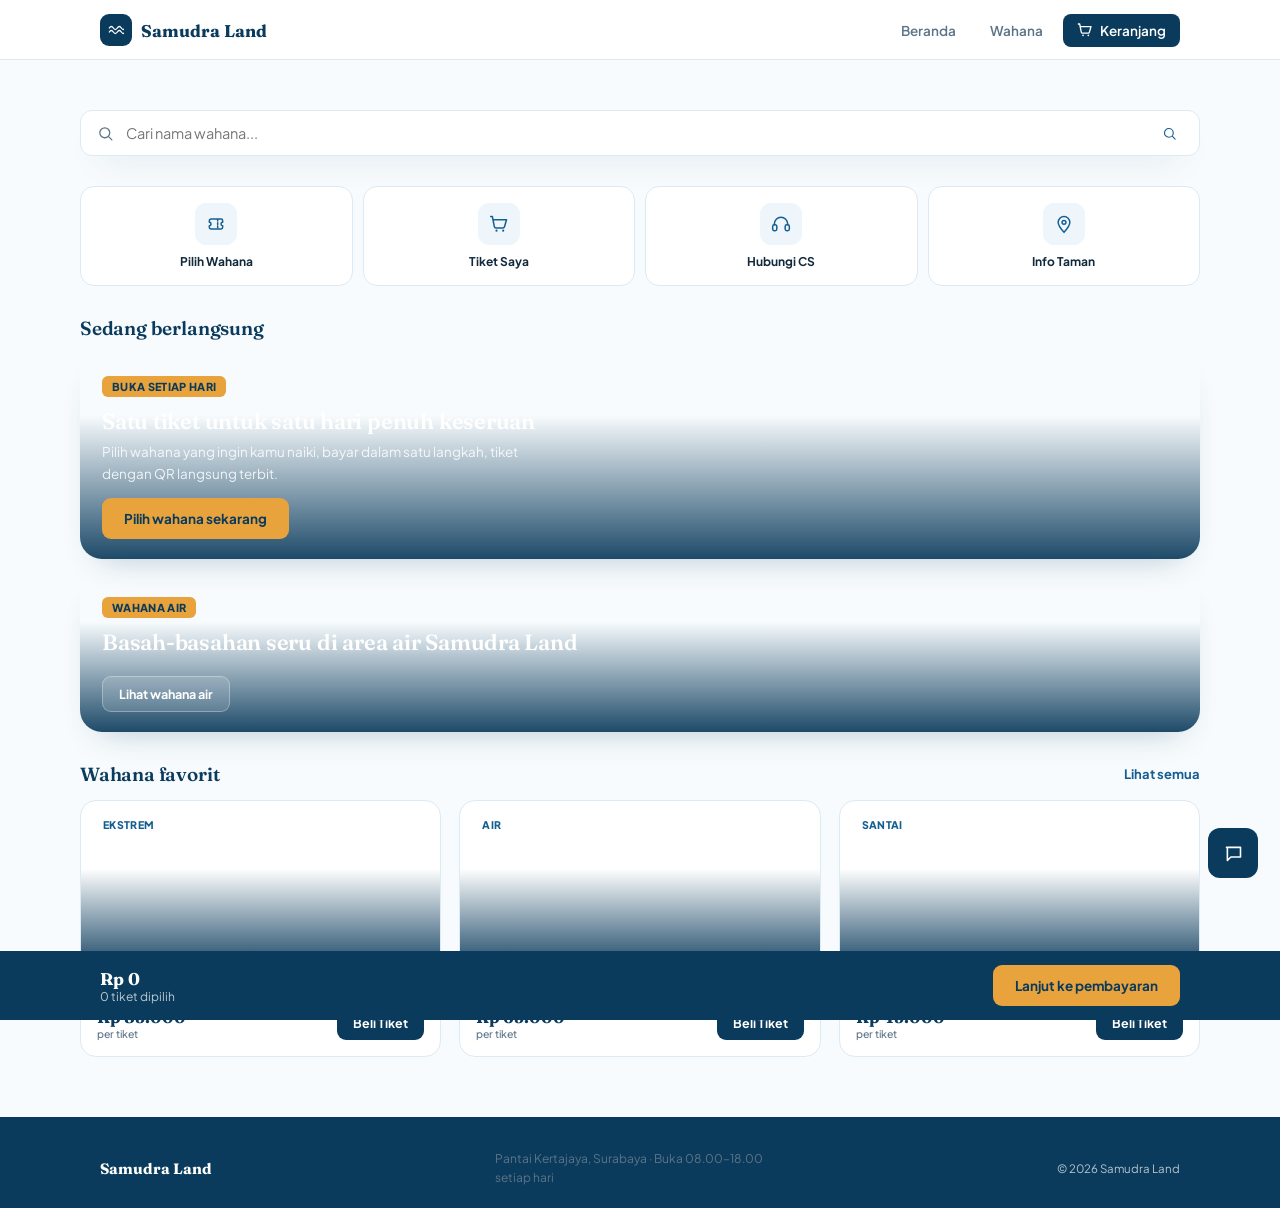
==== index.html @ 361b1c8a "Rename index html to index.html" ====
<!DOCTYPE html>
<html lang="id">
<head>
<meta charset="UTF-8">
<meta name="viewport" content="width=device-width, initial-scale=1.0">
<title>Samudra Land — Pesan Tiket Wahana</title>
<link rel="preconnect" href="https://fonts.googleapis.com">
<link href="https://fonts.googleapis.com/css2?family=Fraunces:opsz,wght@9..144,500;9..144,600;9..144,700&family=Plus+Jakarta+Sans:wght@400;500;600;700;800&display=swap" rel="stylesheet">
<style>
:root{
  --blue-deep:#0B3B5C;
  --blue-primary:#155E92;
  --blue-mid:#2C82B8;
  --blue-sky:#6BB6E0;
  --blue-pale:#EEF6FB;
  --blue-pale-2:#F7FBFD;
  --white:#FFFFFF;
  --ink:#12293B;
  --ink-soft:#5C7488;
  --accent:#E8A33D;
  --danger:#C4432E;
  --line:#DCEAF3;
  --shadow:0 16px 34px -20px rgba(11,59,92,0.32);
  --radius-lg:22px;
  --radius-md:16px;
  --radius-sm:10px;
  --nav-h:60px;
}
*{box-sizing:border-box;}
html{scroll-behavior:smooth;}
body{
  margin:0;
  font-family:'Plus Jakarta Sans', sans-serif;
  color:var(--ink);
  background:var(--blue-pale-2);
  -webkit-font-smoothing:antialiased;
}
h1,h2,h3,.display{
  font-family:'Fraunces', serif;
  font-weight:600;
  letter-spacing:-0.01em;
  margin:0;
  color:var(--blue-deep);
}
p{line-height:1.6;color:var(--ink-soft);margin:0;font-size:14.5px;}
img,svg{display:block;}
button{font-family:inherit;cursor:pointer;border:none;background:none;color:inherit;}
a{color:inherit;text-decoration:none;}
input{font-family:inherit;}
.container{max-width:1120px;margin:0 auto;padding:0 20px;}
.ic{flex-shrink:0;}

/* ================= NAV ================= */
#navbar{
  position:sticky;top:0;z-index:40;height:var(--nav-h);
  background:rgba(255,255,255,0.94);
  backdrop-filter:blur(10px);
  border-bottom:1px solid var(--line);
}
.nav-inner{
  max-width:1120px;margin:0 auto;padding:0 20px;height:var(--nav-h);
  display:flex;align-items:center;justify-content:space-between;
}
.brand{display:flex;align-items:center;gap:9px;}
.brand-mark{
  width:32px;height:32px;border-radius:9px;
  background:var(--blue-deep);
  display:flex;align-items:center;justify-content:center;color:#fff;
}
.brand-name{font-family:'Fraunces',serif;font-weight:700;font-size:17px;color:var(--blue-deep);}
.nav-links{display:flex;align-items:center;gap:6px;}
.nav-link{
  padding:8px 14px;border-radius:8px;font-weight:600;font-size:13.5px;
  color:var(--ink-soft);transition:background .15s,color .15s;
}
.nav-link.active,.nav-link:hover{background:var(--blue-pale);color:var(--blue-deep);}
.nav-cart{
  position:relative;display:flex;align-items:center;gap:7px;
  padding:8px 14px;border-radius:8px;background:var(--blue-deep);color:#fff;font-weight:600;font-size:13.5px;
  transition:background .15s;
}
.nav-cart:hover{background:var(--blue-primary);}
.cart-badge{
  position:absolute;top:-5px;right:-5px;background:var(--accent);color:var(--blue-deep);
  font-size:10.5px;font-weight:700;border-radius:999px;min-width:17px;height:17px;
  display:flex;align-items:center;justify-content:center;padding:0 4px;
}
.cart-badge.hidden{display:none;}

/* ================= PAGES: each one full viewport ================= */
.page{
  display:none;
  min-height:calc(100vh - var(--nav-h));
  animation:fadeSlide .3s ease;
}
.page.active{display:block;}
@keyframes fadeSlide{from{opacity:0;transform:translateY(10px);}to{opacity:1;transform:translateY(0);}}
.page-pad{padding:28px 0 60px;}

/* ================= HOME ================= */
.home-top{padding:22px 0 8px;}
.search-bar{
  display:flex;align-items:center;gap:10px;background:#fff;border:1.5px solid var(--line);
  border-radius:12px;padding:12px 16px;box-shadow:var(--shadow);color:var(--ink-soft);
}
.search-bar input{border:none;outline:none;flex:1;font-size:14.5px;background:transparent;color:var(--ink);}
.search-bar button{color:var(--blue-primary);}

.quick-menu{display:grid;grid-template-columns:repeat(4,1fr);gap:10px;margin:22px 0 6px;}
.quick-item{
  background:#fff;border:1px solid var(--line);border-radius:14px;padding:16px 8px;
  display:flex;flex-direction:column;align-items:center;gap:9px;transition:border-color .15s,transform .15s;
}
.quick-item:hover{border-color:var(--blue-sky);transform:translateY(-2px);}
.quick-item .qi-icon{width:42px;height:42px;border-radius:11px;background:var(--blue-pale);color:var(--blue-primary);display:flex;align-items:center;justify-content:center;}
.quick-item span{font-size:12px;font-weight:700;color:var(--ink);text-align:center;}

.section-label{display:flex;align-items:center;justify-content:space-between;margin:30px 0 14px;}
.section-label h2{font-size:19px;}
.section-label a{font-size:13px;font-weight:700;color:var(--blue-primary);}

/* Gojek-style banner card: photo + overlay + bold text */
.promo-banner{
  position:relative;border-radius:var(--radius-lg);overflow:hidden;min-height:200px;
  background-size:cover;background-position:center;display:flex;align-items:flex-end;
  box-shadow:var(--shadow);margin-bottom:16px;
}
.promo-banner::before{
  content:"";position:absolute;inset:0;
  background:linear-gradient(180deg, rgba(11,59,92,0) 30%, rgba(11,59,92,.92) 100%);
}
.promo-banner-body{position:relative;padding:20px 22px;color:#fff;width:100%;}
.promo-banner-body .tag{display:inline-block;background:var(--accent);color:var(--blue-deep);font-size:11px;font-weight:800;padding:4px 10px;border-radius:6px;margin-bottom:10px;text-transform:uppercase;letter-spacing:.03em;}
.promo-banner-body h3{color:#fff;font-size:22px;margin-bottom:6px;}
.promo-banner-body p{color:rgba(255,255,255,.85);font-size:13.5px;max-width:440px;}
.promo-banner-body .btn{margin-top:14px;}

/* ================= WAHANA CARDS (image background, gojek style) ================= */
.filters{display:flex;gap:8px;margin-bottom:22px;flex-wrap:wrap;}
.chip{padding:8px 16px;border-radius:8px;border:1.5px solid var(--line);font-size:13px;font-weight:600;color:var(--ink-soft);background:#fff;transition:all .15s;}
.chip.active,.chip:hover{background:var(--blue-deep);color:#fff;border-color:var(--blue-deep);}

.wahana-grid{display:grid;grid-template-columns:repeat(3,1fr);gap:18px;}
.wahana-card{
  background:var(--white);border:1px solid var(--line);border-radius:var(--radius-md);
  overflow:hidden;transition:border-color .2s,box-shadow .2s,transform .2s;display:flex;flex-direction:column;
}
.wahana-card:hover{border-color:var(--blue-sky);box-shadow:var(--shadow);transform:translateY(-3px);}
.wahana-media{
  position:relative;height:150px;background-size:cover;background-position:center;
}
.wahana-media::before{content:"";position:absolute;inset:0;background:linear-gradient(180deg, rgba(11,59,92,0) 45%, rgba(11,59,92,.78) 100%);}
.wahana-media-tag{position:relative;margin:12px;display:inline-block;background:rgba(255,255,255,.92);color:var(--blue-primary);font-size:10.5px;font-weight:800;padding:5px 10px;border-radius:6px;text-transform:uppercase;letter-spacing:.03em;}
.wahana-media-title{position:relative;padding:0 14px 12px;color:#fff;font-family:'Fraunces',serif;font-size:16.5px;font-weight:700;}
.wahana-body{padding:14px 16px 16px;display:flex;flex-direction:column;gap:9px;flex:1;}
.wahana-meta{display:flex;gap:14px;font-size:12px;color:var(--ink-soft);}
.wahana-meta span{display:flex;align-items:center;gap:5px;}
.wahana-foot{display:flex;align-items:center;justify-content:space-between;margin-top:4px;padding-top:12px;border-top:1px solid var(--line);}
.price{font-family:'Fraunces',serif;font-weight:700;font-size:16.5px;color:var(--blue-deep);}
.price small{font-family:'Plus Jakarta Sans',sans-serif;font-weight:500;font-size:10.5px;color:var(--ink-soft);display:block;}

/* ================= BUTTONS ================= */
.btn{
  padding:12px 22px;border-radius:9px;font-weight:700;font-size:13.5px;
  display:inline-flex;align-items:center;justify-content:center;gap:8px;transition:background .15s,border-color .15s,opacity .15s;
  white-space:nowrap;
}
.btn-primary{background:var(--blue-deep);color:#fff;}
.btn-primary:hover{background:var(--blue-primary);}
.btn-ghost{background:var(--white);color:var(--blue-deep);border:1.5px solid var(--line);}
.btn-ghost:hover{border-color:var(--blue-sky);}
.btn-ghost.on-dark{background:rgba(255,255,255,.14);color:#fff;border-color:rgba(255,255,255,.3);}
.btn-block{width:100%;}
.btn-accent{background:var(--accent);color:var(--blue-deep);}
.btn-accent:hover{opacity:.88;}
.btn-sm{padding:9px 16px;font-size:12.5px;}
.btn[disabled]{opacity:.5;pointer-events:none;}

/* ================= WAHANA DETAIL ================= */
.detail-back{display:inline-flex;align-items:center;gap:7px;font-size:13.5px;font-weight:700;color:var(--blue-primary);margin-bottom:18px;}
.detail-layout{display:grid;grid-template-columns:1fr 1fr;gap:30px;align-items:flex-start;}
.detail-media{
  border-radius:var(--radius-lg);overflow:hidden;height:380px;background-size:cover;background-position:center;
  position:relative;box-shadow:var(--shadow);
}
.detail-media::before{content:"";position:absolute;inset:0;background:linear-gradient(180deg, rgba(11,59,92,0) 55%, rgba(11,59,92,.85) 100%);}
.detail-media-tag{position:absolute;top:18px;left:18px;background:rgba(255,255,255,.92);color:var(--blue-primary);font-size:11px;font-weight:800;padding:6px 12px;border-radius:7px;text-transform:uppercase;letter-spacing:.03em;}
.detail-media-title{position:absolute;bottom:20px;left:22px;right:22px;color:#fff;font-size:26px;}
.detail-info h1{font-size:26px;margin-bottom:14px;}
.detail-meta-row{display:flex;gap:22px;margin-bottom:18px;flex-wrap:wrap;}
.detail-meta-item{display:flex;align-items:center;gap:8px;font-size:13.5px;color:var(--ink-soft);}
.detail-meta-item b{color:var(--ink);}
.detail-desc{margin-bottom:22px;}
.detail-price-box{
  background:#fff;border:1px solid var(--line);border-radius:var(--radius-md);padding:22px;
}
.detail-price-row{display:flex;align-items:center;justify-content:space-between;margin-bottom:18px;}
.detail-price-row .price{font-size:24px;}
.stepper{display:flex;align-items:center;border:1.5px solid var(--line);border-radius:10px;overflow:hidden;}
.stepper button{width:40px;height:40px;font-size:18px;font-weight:700;color:var(--blue-primary);transition:background .15s;}
.stepper button:hover{background:var(--blue-pale);}
.stepper span{width:44px;text-align:center;font-weight:700;font-size:15px;}
.detail-subtotal{display:flex;justify-content:space-between;font-size:14px;color:var(--ink-soft);margin-bottom:16px;padding-top:14px;border-top:1px solid var(--line);}
.detail-subtotal b{color:var(--blue-deep);font-family:'Fraunces',serif;font-size:17px;}

/* ================= CART BAR ================= */
#cartBar{
  position:fixed;left:0;right:0;bottom:-120px;z-index:50;
  background:var(--blue-deep);color:#fff;padding:14px 0;
  transition:bottom .3s ease;
}
#cartBar.show{bottom:0;}
.cartbar-inner{max-width:1120px;margin:0 auto;padding:0 20px;display:flex;align-items:center;justify-content:space-between;gap:16px;flex-wrap:wrap;}
.cartbar-info b{font-family:'Fraunces',serif;font-size:17px;}
.cartbar-info span{font-size:12px;opacity:.72;display:block;}

/* ================= PAYMENT ================= */
.pay-layout{display:grid;grid-template-columns:1fr .85fr;gap:24px;align-items:flex-start;}
.card-panel{background:var(--white);border:1px solid var(--line);border-radius:var(--radius-md);padding:24px;}
.card-panel h3{font-size:16px;margin-bottom:14px;}
.cart-item-row{display:flex;align-items:center;gap:12px;padding:12px 0;border-bottom:1px solid var(--line);}
.cart-item-media{width:52px;height:52px;border-radius:9px;background-size:cover;background-position:center;flex-shrink:0;}
.cart-item-info{flex:1;}
.cart-item-info b{display:block;font-size:14px;color:var(--ink);}
.cart-item-info span{font-size:12px;color:var(--ink-soft);}
.cart-item-right{display:flex;align-items:center;gap:10px;}
.cart-item-remove{color:var(--danger);}
.field{display:flex;flex-direction:column;gap:6px;margin-bottom:14px;}
.field label{font-size:12.5px;font-weight:700;color:var(--blue-deep);}
.field input{
  padding:11px 13px;border-radius:8px;border:1.5px solid var(--line);font-size:14px;width:100%;
  font-family:inherit;transition:border-color .15s;background:var(--blue-pale-2);
}
.field input:focus{outline:none;border-color:var(--blue-sky);background:#fff;}
.pay-methods{display:grid;grid-template-columns:1fr 1fr;gap:10px;margin-top:4px;}
.pay-method{
  border:1.5px solid var(--line);border-radius:8px;padding:13px;display:flex;align-items:center;gap:10px;
  transition:border-color .15s,background .15s;font-weight:600;font-size:13.5px;color:var(--ink-soft);
}
.pay-method.selected{border-color:var(--blue-primary);background:var(--blue-pale);color:var(--blue-deep);}

.nota{background:var(--blue-pale-2);border:1px solid var(--line);border-radius:var(--radius-md);padding:22px;}
.nota-head{display:flex;justify-content:space-between;align-items:flex-start;margin-bottom:16px;padding-bottom:14px;border-bottom:1px solid var(--line);}
.nota-head h4{font-family:'Fraunces',serif;font-size:16px;color:var(--blue-deep);}
.nota-head span{font-size:11.5px;color:var(--ink-soft);}
.nota-row{display:flex;justify-content:space-between;font-size:13.5px;padding:6px 0;color:var(--ink);}
.nota-row.sub{color:var(--ink-soft);font-size:12.5px;}
.nota-total{display:flex;justify-content:space-between;padding-top:13px;margin-top:6px;border-top:1.5px solid var(--blue-deep);font-family:'Fraunces',serif;font-weight:700;font-size:18px;color:var(--blue-deep);}
.empty-note{text-align:center;padding:60px 20px;color:var(--ink-soft);}
.empty-note .qi-icon{width:52px;height:52px;border-radius:14px;background:var(--blue-pale);color:var(--blue-primary);display:flex;align-items:center;justify-content:center;margin:0 auto 16px;}

/* ================= TICKET ================= */
.tabs{display:flex;gap:8px;margin-bottom:24px;}
.tab-btn{padding:9px 18px;border-radius:8px;font-weight:600;font-size:13.5px;color:var(--ink-soft);border:1.5px solid var(--line);background:#fff;}
.tab-btn.active{background:var(--blue-deep);color:#fff;border-color:var(--blue-deep);}
.ticket-card{
  background:var(--white);
  border:1px solid var(--line);border-radius:var(--radius-md);padding:0;margin-bottom:18px;overflow:hidden;
  display:grid;grid-template-columns:1fr 210px;
}
.ticket-main{padding:22px 24px;}
.ticket-eyebrow{font-size:10.5px;font-weight:700;color:var(--blue-mid);letter-spacing:.03em;text-transform:uppercase;}
.ticket-main h3{font-size:20px;margin:6px 0 4px;}
.ticket-sub{font-size:12.5px;color:var(--ink-soft);margin-bottom:16px;}
.ticket-grid{display:grid;grid-template-columns:repeat(3,1fr);gap:12px;margin-bottom:14px;}
.ticket-grid div span{display:block;font-size:10.5px;color:var(--ink-soft);text-transform:uppercase;letter-spacing:.03em;margin-bottom:3px;}
.ticket-grid div b{font-size:13.5px;color:var(--ink);}
.ticket-code{font-family:'Fraunces',serif;font-weight:700;letter-spacing:.03em;color:var(--blue-deep);font-size:14px;word-break:break-all;}
.ticket-stub{
  background:var(--blue-deep);color:#fff;padding:18px;display:flex;flex-direction:column;align-items:center;justify-content:center;gap:10px;
  border-left:1px dashed rgba(255,255,255,.3);
}
.qr-box{background:#fff;border-radius:8px;padding:8px;width:150px;height:150px;display:flex;align-items:center;justify-content:center;}
.qr-box img{width:100%;height:100%;object-fit:contain;}
.ticket-stub small{font-size:10px;letter-spacing:.03em;opacity:.8;text-align:center;}
@media print{
  #navbar,#chatWidget,.tabs,footer,#cartBar,.no-print{display:none!important;}
  body{background:#fff;}
  .page{display:none;min-height:0;}
  .page.active{display:block;}
  .ticket-card{box-shadow:none;break-inside:avoid;}
}

/* ================= ADMIN ================= */
#adminOverlay{position:fixed;inset:0;z-index:100;background:var(--blue-pale-2);overflow-y:auto;display:none;}
#adminOverlay.show{display:block;}
.admin-top{background:var(--blue-deep);color:#fff;padding:18px 0;}
.admin-top .container{display:flex;justify-content:space-between;align-items:center;}
.admin-top h2{color:#fff;font-size:19px;}
.admin-top span{font-size:12px;opacity:.7;}
.admin-body{padding:30px 0 56px;}
.stat-row{display:grid;grid-template-columns:repeat(4,1fr);gap:14px;margin-bottom:28px;}
.stat-box{background:#fff;border:1px solid var(--line);border-radius:var(--radius-md);padding:18px;}
.stat-box span{font-size:11.5px;color:var(--ink-soft);font-weight:600;}
.stat-box b{display:block;font-family:'Fraunces',serif;font-size:21px;color:var(--blue-deep);margin-top:6px;}
.admin-grid{display:grid;grid-template-columns:1.2fr .8fr;gap:18px;align-items:flex-start;}
.bar-row{display:flex;align-items:center;gap:12px;margin-bottom:13px;}
.bar-row .lbl{width:150px;font-size:12.5px;font-weight:600;flex-shrink:0;}
.bar-track{flex:1;height:9px;background:var(--blue-pale);border-radius:999px;overflow:hidden;}
.bar-fill{height:100%;background:var(--blue-primary);border-radius:999px;transition:width .5s ease;}
.bar-row .val{width:60px;text-align:right;font-size:11.5px;color:var(--ink-soft);font-weight:700;flex-shrink:0;}
table{width:100%;border-collapse:collapse;font-size:12.5px;}
th{text-align:left;color:var(--ink-soft);font-weight:700;font-size:10.5px;text-transform:uppercase;letter-spacing:.03em;padding:9px 8px;border-bottom:1.5px solid var(--line);}
td{padding:10px 8px;border-bottom:1px solid var(--line);}

/* ================= MODAL (Info Taman) ================= */
#infoModalWrap{position:fixed;inset:0;z-index:90;display:none;align-items:center;justify-content:center;padding:20px;}
#infoModalWrap.show{display:flex;}
.modal-backdrop{position:absolute;inset:0;background:rgba(11,59,92,.5);}
.modal-box{position:relative;background:#fff;border-radius:var(--radius-lg);max-width:400px;width:100%;padding:26px;}
.modal-close{position:absolute;top:16px;right:16px;color:var(--ink-soft);}
.modal-box h3{font-size:19px;margin-bottom:16px;}
.modal-row{display:flex;gap:12px;padding:10px 0;border-bottom:1px solid var(--line);}
.modal-row:last-child{border-bottom:none;}
.modal-row .qi-icon{width:34px;height:34px;border-radius:9px;background:var(--blue-pale);color:var(--blue-primary);display:flex;align-items:center;justify-content:center;flex-shrink:0;}
.modal-row b{display:block;font-size:13.5px;color:var(--ink);}
.modal-row span{font-size:12.5px;color:var(--ink-soft);}

/* ================= CHAT ================= */
#chatWidget{position:fixed;bottom:22px;right:22px;z-index:60;}
#chatBubble{
  width:50px;height:50px;border-radius:12px;background:var(--blue-deep);color:#fff;
  display:flex;align-items:center;justify-content:center;transition:background .15s;
}
#chatBubble:hover{background:var(--blue-primary);}
#chatPanel{
  position:absolute;bottom:60px;right:0;width:320px;max-height:430px;background:#fff;border-radius:var(--radius-md);
  box-shadow:var(--shadow);border:1px solid var(--line);display:none;flex-direction:column;overflow:hidden;
}
#chatPanel.open{display:flex;animation:fadeSlide .2s ease;}
.chat-head{background:var(--blue-deep);color:#fff;padding:12px 14px;display:flex;align-items:center;gap:10px;}
.chat-head b{font-size:13.5px;font-family:'Fraunces',serif;}
.chat-head span{font-size:10px;opacity:.7;display:block;}
.chat-dot{width:7px;height:7px;border-radius:50%;background:#4CE0A1;flex-shrink:0;}
.chat-body{flex:1;overflow-y:auto;padding:12px;display:flex;flex-direction:column;gap:9px;background:var(--blue-pale-2);}
.msg{max-width:82%;padding:9px 12px;border-radius:10px;font-size:12.5px;line-height:1.5;}
.msg.assistant{background:#fff;border:1px solid var(--line);align-self:flex-start;color:var(--ink);}
.msg.user{background:var(--blue-deep);color:#fff;align-self:flex-end;}
.chat-input-row{display:flex;border-top:1px solid var(--line);padding:9px;gap:8px;background:#fff;}
.chat-input-row input{flex:1;border:1.5px solid var(--line);border-radius:8px;padding:9px 12px;font-size:12.5px;font-family:inherit;}
.chat-input-row input:focus{outline:none;border-color:var(--blue-sky);}
.chat-send{width:34px;height:34px;border-radius:8px;background:var(--blue-deep);color:#fff;display:flex;align-items:center;justify-content:center;flex-shrink:0;}

/* ================= FOOTER ================= */
footer{background:var(--blue-deep);color:rgba(255,255,255,.7);padding:32px 0 20px;}
footer .container{display:flex;justify-content:space-between;align-items:center;flex-wrap:wrap;gap:12px;}
footer .fbrand{color:#fff;font-family:'Fraunces',serif;font-size:15px;font-weight:700;}
#secretTrigger{cursor:default;font-size:11.5px;user-select:none;}

.hidden{display:none!important;}

/* ================= RESPONSIVE ================= */
@media(max-width:900px){
  .wahana-grid{grid-template-columns:1fr 1fr;}
  .detail-layout{grid-template-columns:1fr;}
  .detail-media{height:260px;}
  .pay-layout{grid-template-columns:1fr;}
  .admin-grid{grid-template-columns:1fr;}
  .stat-row{grid-template-columns:1fr 1fr;}
  .ticket-card{grid-template-columns:1fr;}
  .ticket-stub{border-left:none;border-top:1px dashed rgba(255,255,255,.3);}
}
@media(max-width:600px){
  .nav-links{display:none;}
  .wahana-grid,.pay-methods{grid-template-columns:1fr;}
  .quick-menu{grid-template-columns:repeat(4,1fr);gap:8px;}
  .quick-item{padding:12px 4px;}
  .quick-item .qi-icon{width:36px;height:36px;}
  .quick-item span{font-size:10.5px;}
  .promo-banner{min-height:170px;}
  .promo-banner-body h3{font-size:18px;}
  #chatPanel{width:calc(100vw - 32px);right:-8px;}
  .stat-row{grid-template-columns:1fr 1fr;}
  .detail-price-row{flex-direction:column;align-items:flex-start;gap:12px;}
}
@media(prefers-reduced-motion:reduce){
  *{animation:none!important;transition:none!important;}
}
</style>
</head>
<body>

<nav id="navbar">
  <div class="nav-inner">
    <div class="brand">
      <div class="brand-mark" id="brandIcon"></div>
      <div class="brand-name">Samudra Land</div>
    </div>
    <div class="nav-links">
      <a class="nav-link" data-nav="home" onclick="goToPage('home')">Beranda</a>
      <a class="nav-link" data-nav="wahana" onclick="goToPage('wahana')">Wahana</a>
      <a class="nav-cart" onclick="handleCartNavClick()" id="navCartBtn"></a>
    </div>
  </div>
</nav>

<main>

<!-- ============ HOME ============ -->
<section class="page active" id="page-home">
  <div class="container page-pad">
    <div class="home-top">
      <div class="search-bar">
        <span id="icSearch"></span>
        <input id="searchInput" type="text" placeholder="Cari nama wahana..." onkeydown="if(event.key==='Enter')doSearch()">
        <button onclick="doSearch()" id="icSearchBtn"></button>
      </div>
    </div>

    <div class="quick-menu" id="quickMenu"></div>

    <div class="section-label"><h2>Sedang berlangsung</h2></div>
    <div class="promo-banner" id="heroBanner1" style="background-image:url('https://picsum.photos/seed/samudra-hero/1000/560');">
      <div class="promo-banner-body">
        <span class="tag">Buka setiap hari</span>
        <h3>Satu tiket untuk satu hari penuh keseruan</h3>
        <p>Pilih wahana yang ingin kamu naiki, bayar dalam satu langkah, tiket dengan QR langsung terbit.</p>
        <button class="btn btn-accent" onclick="goToPage('wahana')">Pilih wahana sekarang</button>
      </div>
    </div>
    <div class="promo-banner" id="heroBanner2" style="background-image:url('https://picsum.photos/seed/samudra-water/1000/560');min-height:150px;">
      <div class="promo-banner-body">
        <span class="tag">Wahana air</span>
        <h3>Basah-basahan seru di area air Samudra Land</h3>
        <button class="btn btn-ghost on-dark btn-sm" onclick="setFilterAndGo('Air')">Lihat wahana air</button>
      </div>
    </div>

    <div class="section-label">
      <h2>Wahana favorit</h2>
      <a href="#" onclick="goToPage('wahana');return false;">Lihat semua</a>
    </div>
    <div class="wahana-grid" id="homeWahanaGrid"></div>
  </div>
</section>

<!-- ============ WAHANA LIST ============ -->
<section class="page" id="page-wahana">
  <div class="container page-pad" style="padding-bottom:130px;">
    <div class="section-label" style="margin-top:0;">
      <h2>Pilih wahana</h2>
    </div>
    <div class="filters" id="filterChips"></div>
    <div class="wahana-grid" id="wahanaGrid"></div>
  </div>
</section>

<!-- ============ WAHANA DETAIL ============ -->
<section class="page" id="page-detail">
  <div class="container page-pad">
    <a href="#" class="detail-back" onclick="goToPage('wahana');return false;"><span id="icBack"></span> Kembali ke daftar wahana</a>
    <div class="detail-layout">
      <div class="detail-media" id="detailMedia">
        <span class="detail-media-tag" id="detailTag"></span>
        <h1 class="detail-media-title" id="detailTitle"></h1>
      </div>
      <div class="detail-info">
        <div class="detail-meta-row" id="detailMetaRow"></div>
        <p class="detail-desc" id="detailDesc"></p>
        <div class="detail-price-box">
          <div class="detail-price-row">
            <div>
              <span style="font-size:12px;color:var(--ink-soft);font-weight:600;">Harga per tiket</span>
              <div class="price" id="detailPrice"></div>
            </div>
            <div class="stepper">
              <button onclick="changeDetailQty(-1)">−</button>
              <span id="detailQtyLabel">1</span>
              <button onclick="changeDetailQty(1)">+</button>
            </div>
          </div>
          <div class="detail-subtotal"><span>Subtotal</span><b id="detailSubtotal">Rp 0</b></div>
          <button class="btn btn-primary btn-block" onclick="buyFromDetail()">Beli</button>
        </div>
      </div>
    </div>
  </div>
</section>

<!-- ============ PEMBAYARAN ============ -->
<section class="page" id="page-pembayaran">
  <div class="container page-pad">
    <div class="section-label" style="margin-top:0;"><h2>Pembayaran</h2></div>

    <div id="payEmptyState" class="empty-note hidden">
      <div class="qi-icon" id="icEmptyCart"></div>
      <p>Keranjang kamu masih kosong.</p>
      <div style="margin-top:16px;"><button class="btn btn-primary" onclick="goToPage('wahana')">Pilih wahana</button></div>
    </div>

    <div class="pay-layout" id="payLayout">
      <div>
        <div class="card-panel" style="margin-bottom:18px;">
          <h3>Ringkasan pesanan</h3>
          <div id="cartItemsList"></div>
          <button class="btn btn-ghost btn-sm" style="margin-top:14px;" onclick="goToPage('wahana')">Tambah wahana lain</button>
        </div>

        <div class="card-panel">
          <h3>Data pemesan</h3>
          <div class="field"><label>Nama lengkap</label><input id="inpNama" type="text" placeholder="cth. Raka Pratama"></div>
          <div class="field"><label>Nomor HP</label><input id="inpHp" type="tel" placeholder="08xx xxxx xxxx"></div>

          <h3 style="margin-top:6px;">Metode pembayaran</h3>
          <div class="pay-methods" id="payMethods"></div>

          <button class="btn btn-primary btn-block" style="margin-top:20px;" id="btnBayar" onclick="handleBayar()">Bayar sekarang</button>
          <p id="payError" style="color:var(--danger);font-size:13px;margin-top:10px;display:none;"></p>
        </div>
      </div>

      <div class="nota" id="notaPanel">
        <div class="nota-head">
          <div><h4>Nota Pemesanan</h4><span id="notaId">Draf pemesanan</span></div>
          <span id="notaDate">—</span>
        </div>
        <div id="notaItems"></div>
        <div class="nota-row sub"><span>Biaya admin</span><span id="notaFee">Rp 5.000</span></div>
        <div class="nota-total"><span>Total</span><span id="notaTotal">Rp 0</span></div>
      </div>
    </div>
  </div>
</section>

<!-- ============ TIKET ============ -->
<section class="page" id="page-tiket">
  <div class="container page-pad">
    <div class="section-label" style="margin-top:0;"><h2>Tiket kamu sudah terbit</h2></div>
    <p style="margin-bottom:20px;">Tunjukkan kode QR ini di pintu masuk tiap wahana.</p>
    <div class="tabs">
      <button class="tab-btn active" id="tabTiketBtn" onclick="switchTicketTab('tiket')">Tiket</button>
      <button class="tab-btn" id="tabNotaBtn" onclick="switchTicketTab('nota')">Nota</button>
    </div>
    <div id="ticketList"></div>
    <div id="notaFinal" class="nota hidden" style="max-width:440px;"></div>
    <div class="no-print" style="display:flex;gap:12px;margin-top:20px;flex-wrap:wrap;">
      <button class="btn btn-primary" onclick="window.print()">Cetak tiket</button>
      <button class="btn btn-ghost" onclick="resetOrderFlow()">Pesan tiket lagi</button>
    </div>
  </div>
</section>

</main>

<!-- ============ CART BAR ============ -->
<div id="cartBar">
  <div class="cartbar-inner">
    <div class="cartbar-info">
      <b id="cartBarTotal">Rp 0</b>
      <span id="cartBarCount">0 tiket dipilih</span>
    </div>
    <button class="btn btn-accent" onclick="goToPage('pembayaran')">Lanjut ke pembayaran</button>
  </div>
</div>

<!-- ============ ADMIN (hidden route) ============ -->
<div id="adminOverlay">
  <div class="admin-top">
    <div class="container">
      <div>
        <h2>Dashboard Admin</h2>
        <span>Laporan penjualan tiket per wahana — Samudra Land</span>
      </div>
      <button class="btn btn-ghost on-dark" onclick="closeAdmin()">Tutup</button>
    </div>
  </div>
  <div class="admin-body">
    <div class="container">
      <div class="stat-row" id="adminStats"></div>
      <div class="admin-grid">
        <div class="card-panel">
          <h3>Tiket terjual per wahana</h3>
          <div id="adminBars"></div>
        </div>
        <div class="card-panel">
          <h3>Transaksi terbaru</h3>
          <table>
            <thead><tr><th>ID</th><th>Pemesan</th><th>Total</th></tr></thead>
            <tbody id="adminOrdersTable"></tbody>
          </table>
        </div>
      </div>
    </div>
  </div>
</div>

<!-- ============ INFO TAMAN MODAL ============ -->
<div id="infoModalWrap">
  <div class="modal-backdrop" onclick="closeInfoModal()"></div>
  <div class="modal-box">
    <button class="modal-close" onclick="closeInfoModal()" id="icModalClose"></button>
    <h3>Info Samudra Land</h3>
    <div class="modal-row">
      <div class="qi-icon" id="icInfoPin"></div>
      <div><b>Lokasi</b><span>Pantai Kertajaya, Surabaya</span></div>
    </div>
    <div class="modal-row">
      <div class="qi-icon" id="icInfoClock"></div>
      <div><b>Jam operasional</b><span>Setiap hari, 08.00 – 18.00</span></div>
    </div>
    <div class="modal-row">
      <div class="qi-icon" id="icInfoHeadset"></div>
      <div><b>Butuh bantuan?</b><span>Tanya Kak Sam, CS AI kami, kapan saja</span></div>
    </div>
  </div>
</div>

<footer>
  <div class="container">
    <div class="fbrand">Samudra Land</div>
    <p style="max-width:280px;font-size:12px;">Pantai Kertajaya, Surabaya · Buka 08.00–18.00 setiap hari</p>
    <span id="secretTrigger" onclick="secretClick()">© 2026 Samudra Land</span>
  </div>
</footer>

<!-- ============ CHAT WIDGET ============ -->
<div id="chatWidget">
  <div id="chatPanel">
    <div class="chat-head">
      <div class="chat-dot"></div>
      <div>
        <b>Kak Sam — CS AI</b>
        <span>Siap bantu soal wahana dan tiket</span>
      </div>
    </div>
    <div class="chat-body" id="chatBody"></div>
    <div class="chat-input-row">
      <input id="chatInput" type="text" placeholder="Tulis pertanyaanmu..." onkeydown="if(event.key==='Enter')sendChat()">
      <button class="chat-send" onclick="sendChat()" id="chatSendBtn"></button>
    </div>
  </div>
  <button id="chatBubble" onclick="toggleChat()"></button>
</div>

<script>
/* ================= ICONS (line SVG, no emoji) ================= */
function icon(name, size, sw){
  size = size || 20; sw = sw || 1.8;
  const p = {
    wave: '<path d="M2 15c2-3 4-3 6 0s4 3 6 0 4-3 6 0 4 3 6 0"/><path d="M2 9c2-3 4-3 6 0s4 3 6 0 4-3 6 0 4 3 6 0"/>',
    coaster: '<path d="M3 16l4-8 3 5 4-9 3 6 4-7"/>',
    ferris: '<circle cx="12" cy="12" r="8"/><path d="M12 4v16M4 12h16M6.3 6.3l11.4 11.4M17.7 6.3L6.3 17.7"/><circle cx="12" cy="12" r="1.3" fill="currentColor" stroke="none"/>',
    ghost: '<path d="M6 20V11a6 6 0 0 1 12 0v9l-2.5-2-2 2-2-2-2 2-2-2Z"/><circle cx="9.5" cy="10.5" r="1" fill="currentColor" stroke="none"/><circle cx="14.5" cy="10.5" r="1" fill="currentColor" stroke="none"/>',
    zipline: '<path d="M4 18 20 6"/><circle cx="17" cy="8.5" r="2"/>',
    train: '<rect x="5" y="6" width="14" height="9" rx="2"/><path d="M5 11.5h14M9 15l-2 3M15 15l2 3"/><circle cx="9" cy="9" r="1" fill="currentColor" stroke="none"/><circle cx="15" cy="9" r="1" fill="currentColor" stroke="none"/>',
    droplet: '<path d="M12 3s6 7 6 11a6 6 0 0 1-12 0c0-4 6-11 6-11Z"/>',
    ticket: '<path d="M4 8a2 2 0 0 1 2-2h12a2 2 0 0 1 2 2v2a2 2 0 0 0 0 4v2a2 2 0 0 1-2 2H6a2 2 0 0 1-2-2v-2a2 2 0 0 0 0-4V8Z"/><path d="M14 6.5v11" stroke-dasharray="2 2"/>',
    clock: '<circle cx="12" cy="12" r="9"/><path d="M12 7v5l3 3"/>',
    ruler: '<rect x="3" y="9" width="18" height="6" rx="1"/><path d="M7 9v2.5M11 9v2.5M15 9v2.5"/>',
    cart: '<circle cx="9" cy="20" r="1.3" fill="currentColor" stroke="none"/><circle cx="17" cy="20" r="1.3" fill="currentColor" stroke="none"/><path d="M2 3h2l2.4 12.2a2 2 0 0 0 2 1.6h8.2a2 2 0 0 0 2-1.6L21 7H6"/>',
    chat: '<path d="M4 5h16v11H9l-4 4V5Z"/>',
    bank: '<path d="M3 10 12 4l9 6"/><path d="M5 10v9M9 10v9M15 10v9M19 10v9"/><path d="M3 21h18"/>',
    qr: '<rect x="3" y="3" width="7" height="7"/><rect x="14" y="3" width="7" height="7"/><rect x="3" y="14" width="7" height="7"/><path d="M15 15h2v2h-2zM19 15h2M15 19h2M19 19h2"/>',
    card: '<rect x="2" y="5" width="20" height="14" rx="2"/><path d="M2 10h20"/>',
    wallet: '<path d="M3 7a2 2 0 0 1 2-2h13v4H5a2 2 0 0 1-2-2Z"/><path d="M3 7v10a2 2 0 0 0 2 2h14a2 2 0 0 0 2-2v-7a2 2 0 0 0-2-2H9"/><circle cx="17" cy="14" r="1" fill="currentColor" stroke="none"/>',
    send: '<path d="M4 12l16-8-6 16-3-7-7-1Z"/>',
    close: '<path d="M6 6l12 12M18 6L6 18"/>',
    search: '<circle cx="11" cy="11" r="7"/><path d="M21 21l-4.3-4.3"/>',
    headset: '<path d="M4 13v-1a8 8 0 0 1 16 0v1"/><rect x="2" y="13" width="5" height="7" rx="2"/><rect x="17" y="13" width="5" height="7" rx="2"/>',
    mappin: '<path d="M12 22s7-7.5 7-12a7 7 0 0 0-14 0c0 4.5 7 12 7 12Z"/><circle cx="12" cy="10" r="2.3"/>',
    back: '<path d="M19 12H5M11 6l-6 6 6 6"/>',
    trash: '<path d="M4 7h16M9 7V4h6v3M6 7l1 13h10l1-13"/>'
  };
  return '<svg class="ic" width="'+size+'" height="'+size+'" viewBox="0 0 24 24" fill="none" stroke="currentColor" stroke-width="'+sw+'" stroke-linecap="round" stroke-linejoin="round">'+(p[name]||'')+'</svg>';
}

/* ================= DATA ================= */
const WAHANA = [
  {id:'ombak-raksasa', nama:'Ombak Raksasa', kategori:'Ekstrem', harga:85000, durasi:'3 mnt', tinggi:'140 cm', ic:'coaster', seed:'coaster-ride', desc:'Roller coaster tercepat di Samudra Land, menukik tajam menghadap laut lepas. Wahana ini melewati tiga putaran penuh dengan kecepatan tinggi, cocok untuk pencari sensasi ekstrem.'},
  {id:'seluncur-naga', nama:'Seluncur Naga', kategori:'Air', harga:65000, durasi:'2 mnt', tinggi:'120 cm', ic:'wave', seed:'water-slide', desc:'Perosotan air sepanjang 80 meter dengan tikungan berliku menyerupai tubuh naga. Meluncur dari ketinggian menuju kolam penampungan yang segar.'},
  {id:'bianglala', nama:'Bianglala Cakrawala', kategori:'Santai', harga:45000, durasi:'8 mnt', tinggi:'Semua usia', ic:'ferris', seed:'ferris-wheel', desc:'Kincir raksasa dengan kabin tertutup, menawarkan pemandangan pantai dan seluruh area taman dari ketinggian 40 meter. Cocok untuk keluarga.'},
  {id:'kapal-karam', nama:'Kapal Karam', kategori:'Ekstrem', harga:55000, durasi:'10 mnt', tinggi:'130 cm', ic:'ghost', seed:'ghost-house', desc:'Rumah hantu bertema kapal karam, menyusuri lorong gelap di bawah dermaga dengan efek suara dan visual yang mendebarkan.'},
  {id:'kolam-ombak', nama:'Kolam Ombak Buatan', kategori:'Air', harga:50000, durasi:'Bebas', tinggi:'Semua usia', ic:'droplet', seed:'wave-pool', desc:'Kolam ombak buatan dengan gelombang yang dihasilkan setiap 15 menit sekali, memberi sensasi bermain ombak seperti di laut sungguhan.'},
  {id:'flying-fox', nama:'Flying Fox Camar', kategori:'Ekstrem', harga:70000, durasi:'1 mnt', tinggi:'135 cm', ic:'zipline', seed:'zipline-ride', desc:'Meluncur sejauh 250 meter di atas kanopi pantai dengan kecepatan angin laut yang menyegarkan.'},
  {id:'kereta-mini', nama:'Kereta Mini Pesisir', kategori:'Santai', harga:35000, durasi:'12 mnt', tinggi:'Semua usia', ic:'train', seed:'mini-train', desc:'Kereta wisata yang berkeliling seluruh area Samudra Land, melewati semua zona wahana sambil menikmati suasana pantai.'},
  {id:'dunia-air-cilik', nama:'Dunia Air Cilik', kategori:'Anak', harga:40000, durasi:'Bebas', tinggi:'Maks 120 cm', ic:'droplet', seed:'kids-water', desc:'Area bermain air khusus anak dengan kedalaman aman dan berbagai wahana mini yang ramah untuk si kecil.'}
];
const PAY_METHODS = [
  {id:'qris', label:'QRIS', ic:'qr'},
  {id:'transfer', label:'Transfer Bank', ic:'bank'},
  {id:'kartu', label:'Kartu Debit/Kredit', ic:'card'},
  {id:'ewallet', label:'E-Wallet', ic:'wallet'}
];
const ADMIN_FEE = 5000;

/* ================= STATE ================= */
let cart = {};
let selectedPayment = null;
let currentOrder = null;
let activeFilter = 'Semua';
let chatHistory = [];
let currentDetailId = null;
let detailQty = 1;

/* ================= HELPERS ================= */
function formatRupiah(n){ return 'Rp ' + n.toLocaleString('id-ID'); }
function cartCount(){ return Object.values(cart).reduce((a,b)=>a+b,0); }
function cartTotal(){
  return Object.entries(cart).reduce((sum,[id,qty])=>{
    const w = WAHANA.find(x=>x.id===id);
    return sum + (w ? w.harga*qty : 0);
  },0);
}
function bgUrl(w){ return "url('https://picsum.photos/seed/"+w.seed+"/700/460')"; }

/* ================= NAV / ROUTING ================= */
function goToPage(id){
  document.querySelectorAll('.page').forEach(p=>p.classList.remove('active'));
  document.getElementById('page-'+id).classList.add('active');
  document.querySelectorAll('.nav-link').forEach(l=>l.classList.remove('active'));
  const navEl = document.querySelector('.nav-link[data-nav="'+id+'"]');
  if(navEl) navEl.classList.add('active');
  window.scrollTo({top:0,behavior:'smooth'});
  if(id==='pembayaran') renderPaymentPage();
  updateCartBarVisibility();
}
function handleCartNavClick(){
  if(cartCount()===0){ goToPage('wahana'); } else { goToPage('pembayaran'); }
}
function updateCartBarVisibility(){
  const bar = document.getElementById('cartBar');
  const onWahana = document.getElementById('page-wahana').classList.contains('active');
  const onDetail = document.getElementById('page-detail').classList.contains('active');
  if(cartCount()>0 && (onWahana || onDetail)){ bar.classList.add('show'); } else { bar.classList.remove('show'); }
  document.getElementById('cartBarTotal').textContent = formatRupiah(cartTotal());
  document.getElementById('cartBarCount').textContent = cartCount() + ' tiket dipilih';
  const badge = document.getElementById('cartBadge');
  if(badge){
    if(cartCount()>0){ badge.classList.remove('hidden'); badge.textContent = cartCount(); }
    else { badge.classList.add('hidden'); }
  }
}
function doSearch(){
  const q = document.getElementById('searchInput').value.trim().toLowerCase();
  activeFilter = 'Semua';
  renderFilterChips();
  const list = q ? WAHANA.filter(w=>w.nama.toLowerCase().includes(q)) : WAHANA;
  document.getElementById('wahanaGrid').innerHTML = list.length ? list.map(wahanaCardHTML).join('') : '<p style="grid-column:1/-1;text-align:center;padding:40px 0;">Wahana tidak ditemukan.</p>';
  goToPage('wahana');
}
function setFilterAndGo(cat){
  activeFilter = cat;
  renderFilterChips();
  renderWahanaGrid();
  goToPage('wahana');
}

/* ================= QUICK MENU ================= */
function renderQuickMenu(){
  const items = [
    {icn:'ticket', label:'Pilih Wahana', fn:'goToPage("wahana")'},
    {icn:'cart', label:'Tiket Saya', fn:'goToMyTicket()'},
    {icn:'headset', label:'Hubungi CS', fn:'toggleChat(true)'},
    {icn:'mappin', label:'Info Taman', fn:'openInfoModal()'}
  ];
  document.getElementById('quickMenu').innerHTML = items.map(it=>
    '<button class="quick-item" onclick="'+it.fn+'"><div class="qi-icon">'+icon(it.icn,20,1.8)+'</div><span>'+it.label+'</span></button>'
  ).join('');
}
function goToMyTicket(){
  if(currentOrder){ renderTicketPage(); goToPage('tiket'); }
  else { goToPage('wahana'); }
}
function openInfoModal(){ document.getElementById('infoModalWrap').classList.add('show'); }
function closeInfoModal(){ document.getElementById('infoModalWrap').classList.remove('show'); }

/* ================= RENDER WAHANA CARDS (no qty here, only Beli Tiket) ================= */
function wahanaCardHTML(w){
  return `
  <div class="wahana-card">
    <div class="wahana-media" style="background-image:${bgUrl(w)};">
      <span class="wahana-media-tag">${w.kategori}</span>
      <h3 class="wahana-media-title">${w.nama}</h3>
    </div>
    <div class="wahana-body">
      <div class="wahana-meta">
        <span>${icon('clock',14,2)} ${w.durasi}</span>
        <span>${icon('ruler',14,2)} ${w.tinggi}</span>
      </div>
      <div class="wahana-foot">
        <div class="price">${formatRupiah(w.harga)}<small>per tiket</small></div>
        <button class="btn btn-primary btn-sm" onclick="openDetail('${w.id}')">Beli Tiket</button>
      </div>
    </div>
  </div>`;
}
function renderHomeGrid(){
  document.getElementById('homeWahanaGrid').innerHTML = WAHANA.slice(0,3).map(wahanaCardHTML).join('');
}
function renderFilterChips(){
  const cats = ['Semua', ...new Set(WAHANA.map(w=>w.kategori))];
  document.getElementById('filterChips').innerHTML = cats.map(c=>
    `<button class="chip ${c===activeFilter?'active':''}" onclick="setFilter('${c}')">${c}</button>`
  ).join('');
}
function setFilter(c){ activeFilter = c; renderFilterChips(); renderWahanaGrid(); }
function renderWahanaGrid(){
  const list = activeFilter==='Semua' ? WAHANA : WAHANA.filter(w=>w.kategori===activeFilter);
  document.getElementById('wahanaGrid').innerHTML = list.map(wahanaCardHTML).join('');
}

/* ================= DETAIL PAGE ================= */
function openDetail(id){
  currentDetailId = id;
  detailQty = 1;
  renderDetailPage();
  goToPage('detail');
}
function renderDetailPage(){
  const w = WAHANA.find(x=>x.id===currentDetailId);
  if(!w) return;
  document.getElementById('detailMedia').style.backgroundImage = bgUrl(w);
  document.getElementById('detailTag').textContent = w.kategori;
  document.getElementById('detailTitle').textContent = w.nama;
  document.getElementById('detailDesc').textContent = w.desc;
  document.getElementById('detailPrice').textContent = formatRupiah(w.harga);
  document.getElementById('detailMetaRow').innerHTML = `
    <div class="detail-meta-item">${icon('clock',16,1.8)} Durasi <b>${w.durasi}</b></div>
    <div class="detail-meta-item">${icon('ruler',16,1.8)} Syarat tinggi <b>${w.tinggi}</b></div>
    <div class="detail-meta-item">${icon('ticket',16,1.8)} Kategori <b>${w.kategori}</b></div>
  `;
  document.getElementById('detailQtyLabel').textContent = detailQty;
  document.getElementById('detailSubtotal').textContent = formatRupiah(w.harga*detailQty);
}
function changeDetailQty(delta){
  detailQty = Math.max(1, Math.min(20, detailQty+delta));
  const w = WAHANA.find(x=>x.id===currentDetailId);
  document.getElementById('detailQtyLabel').textContent = detailQty;
  document.getElementById('detailSubtotal').textContent = formatRupiah(w.harga*detailQty);
}
function buyFromDetail(){
  if(!currentDetailId) return;
  cart[currentDetailId] = (cart[currentDetailId] || 0) + detailQty;
  updateCartBarVisibility();
  goToPage('pembayaran');
}

/* ================= PAYMENT PAGE ================= */
function renderPayMethods(){
  document.getElementById('payMethods').innerHTML = PAY_METHODS.map(m=>
    `<button class="pay-method ${selectedPayment===m.id?'selected':''}" onclick="selectPayment('${m.id}')">
      ${icon(m.ic,18,1.8)} ${m.label}
    </button>`
  ).join('');
}
function selectPayment(id){ selectedPayment = id; renderPayMethods(); }

function removeFromCart(id){
  delete cart[id];
  updateCartBarVisibility();
  renderPaymentPage();
}

function renderPaymentPage(){
  renderPayMethods();
  const empty = document.getElementById('payEmptyState');
  const layout = document.getElementById('payLayout');
  if(cartCount()===0){
    empty.classList.remove('hidden'); layout.classList.add('hidden');
    document.getElementById('icEmptyCart').innerHTML = icon('cart',26,1.8);
    return;
  }
  empty.classList.add('hidden'); layout.classList.remove('hidden');

  const items = Object.entries(cart).map(([id,qty])=>{
    const w = WAHANA.find(x=>x.id===id);
    return {w, qty, subtotal: w.harga*qty};
  });

  document.getElementById('cartItemsList').innerHTML = items.map(it=>`
    <div class="cart-item-row">
      <div class="cart-item-media" style="background-image:${bgUrl(it.w)};"></div>
      <div class="cart-item-info">
        <b>${it.w.nama}</b>
        <span>${it.qty} tiket × ${formatRupiah(it.w.harga)}</span>
      </div>
      <div class="cart-item-right">
        <b style="font-family:'Fraunces',serif;color:var(--blue-deep);font-size:14px;">${formatRupiah(it.subtotal)}</b>
        <button class="cart-item-remove" onclick="removeFromCart('${it.w.id}')">${icon('trash',17,1.8)}</button>
      </div>
    </div>
  `).join('');

  document.getElementById('notaItems').innerHTML = items.map(it=>
    `<div class="nota-row"><span>${it.w.nama} × ${it.qty}</span><span>${formatRupiah(it.subtotal)}</span></div>`
  ).join('');
  const total = cartTotal() + ADMIN_FEE;
  document.getElementById('notaFee').textContent = formatRupiah(ADMIN_FEE);
  document.getElementById('notaTotal').textContent = formatRupiah(total);
  document.getElementById('notaDate').textContent = new Date().toLocaleDateString('id-ID',{day:'numeric',month:'long',year:'numeric'});
}

async function handleBayar(){
  if(cartCount()===0) return;
  const nama = document.getElementById('inpNama').value.trim();
  const hp = document.getElementById('inpHp').value.trim();
  const errEl = document.getElementById('payError');
  if(!nama || !hp){ errEl.textContent = 'Nama dan nomor HP wajib diisi.'; errEl.style.display='block'; return; }
  if(!selectedPayment){ errEl.textContent = 'Pilih metode pembayaran terlebih dahulu.'; errEl.style.display='block'; return; }
  errEl.style.display='none';

  const btn = document.getElementById('btnBayar');
  btn.disabled = true; btn.textContent = 'Memproses pembayaran...';
  await new Promise(r=>setTimeout(r,1000));

  const id = 'SBL' + Date.now().toString().slice(-8);
  const items = Object.entries(cart).map(([wid,qty])=>{
    const w = WAHANA.find(x=>x.id===wid);
    return {wahanaId:w.id, nama:w.nama, harga:w.harga, qty, subtotal:w.harga*qty};
  });
  const total = cartTotal() + ADMIN_FEE;
  currentOrder = {
    id, nama, hp,
    metode: PAY_METHODS.find(m=>m.id===selectedPayment).label,
    items, adminFee: ADMIN_FEE, total,
    waktu: new Date().toISOString()
  };
  await saveOrder(currentOrder);

  cart = {};
  selectedPayment = null;
  btn.disabled = false; btn.textContent = 'Bayar sekarang';
  updateCartBarVisibility();
  renderTicketPage();
  goToPage('tiket');
}

/* ================= STORAGE ================= */
async function saveOrder(order){
  try{
    await window.storage.set('order:'+order.id, JSON.stringify(order), true);
    let idx = [];
    try{
      const r = await window.storage.get('orders-index', true);
      idx = r ? JSON.parse(r.value) : [];
    }catch(e){ idx = []; }
    idx.push(order.id);
    await window.storage.set('orders-index', JSON.stringify(idx), true);
  }catch(e){ console.error('Gagal menyimpan pesanan', e); }
}
async function loadAllOrders(){
  try{
    const r = await window.storage.get('orders-index', true);
    const idx = r ? JSON.parse(r.value) : [];
    const orders = [];
    for(const id of idx){
      try{
        const o = await window.storage.get('order:'+id, true);
        if(o) orders.push(JSON.parse(o.value));
      }catch(e){}
    }
    return orders;
  }catch(e){ return []; }
}

/* ================= TICKET PAGE (real scannable QR, full code, not shortened) ================= */
function switchTicketTab(tab){
  document.getElementById('tabTiketBtn').classList.toggle('active', tab==='tiket');
  document.getElementById('tabNotaBtn').classList.toggle('active', tab==='nota');
  document.getElementById('ticketList').classList.toggle('hidden', tab!=='tiket');
  document.getElementById('notaFinal').classList.toggle('hidden', tab!=='nota');
}
function renderTicketPage(){
  if(!currentOrder) return;
  const el = document.getElementById('ticketList');
  el.innerHTML = currentOrder.items.map((it,i)=>{
    const w = WAHANA.find(x=>x.id===it.wahanaId);
    /* Kode tiket lengkap, tidak dipotong/disingkat */
    const code = currentOrder.id + '-' + it.wahanaId.toUpperCase() + '-' + String(i+1).padStart(2,'0');
    const qrUrl = 'https://api.qrserver.com/v1/create-qr-code/?size=200x200&margin=0&data=' + encodeURIComponent(code);
    return `
    <div class="ticket-card">
      <div class="ticket-main">
        <div class="ticket-eyebrow">Tiket wahana · Samudra Land</div>
        <h3>${w.nama}</h3>
        <div class="ticket-sub">Berlaku untuk ${it.qty} orang · ${new Date(currentOrder.waktu).toLocaleDateString('id-ID',{day:'numeric',month:'long',year:'numeric'})}</div>
        <div class="ticket-grid">
          <div><span>Pemesan</span><b>${currentOrder.nama}</b></div>
          <div><span>Jumlah tiket</span><b>${it.qty} tiket</b></div>
          <div><span>Harga</span><b>${formatRupiah(it.subtotal)}</b></div>
        </div>
        <div class="ticket-code">${code}</div>
      </div>
      <div class="ticket-stub">
        <div class="qr-box"><img src="${qrUrl}" alt="QR tiket ${code}"></div>
        <small>Tunjukkan QR ini di pintu masuk</small>
      </div>
    </div>`;
  }).join('');

  document.getElementById('notaFinal').innerHTML = `
    <div class="nota-head">
      <div><h4>Nota Pembayaran</h4><span>${currentOrder.id}</span></div>
      <span>${new Date(currentOrder.waktu).toLocaleString('id-ID')}</span>
    </div>
    ${currentOrder.items.map(it=>`<div class="nota-row"><span>${it.nama} × ${it.qty}</span><span>${formatRupiah(it.subtotal)}</span></div>`).join('')}
    <div class="nota-row sub"><span>Biaya admin</span><span>${formatRupiah(currentOrder.adminFee)}</span></div>
    <div class="nota-row sub"><span>Metode pembayaran</span><span>${currentOrder.metode}</span></div>
    <div class="nota-total"><span>Total dibayar</span><span>${formatRupiah(currentOrder.total)}</span></div>
  `;
  switchTicketTab('tiket');
}
function resetOrderFlow(){
  currentOrder = null;
  goToPage('wahana');
}

/* ================= ADMIN (hidden) ================= */
let secretCount = 0, secretTimer = null;
function secretClick(){
  secretCount++;
  clearTimeout(secretTimer);
  secretTimer = setTimeout(()=>{ secretCount = 0; }, 1800);
  if(secretCount>=5){
    secretCount = 0;
    openAdmin();
  }
}
async function openAdmin(){
  document.getElementById('adminOverlay').classList.add('show');
  const orders = await loadAllOrders();
  renderAdminDashboard(orders);
}
function closeAdmin(){ document.getElementById('adminOverlay').classList.remove('show'); }

function renderAdminDashboard(orders){
  const totalTiket = orders.reduce((s,o)=>s + o.items.reduce((a,it)=>a+it.qty,0), 0);
  const totalRevenue = orders.reduce((s,o)=>s+o.total,0);
  const perWahana = {};
  WAHANA.forEach(w=>perWahana[w.id] = {nama:w.nama, qty:0, revenue:0});
  orders.forEach(o=>o.items.forEach(it=>{
    if(!perWahana[it.wahanaId]) perWahana[it.wahanaId] = {nama:it.nama, qty:0, revenue:0};
    perWahana[it.wahanaId].qty += it.qty;
    perWahana[it.wahanaId].revenue += it.subtotal;
  }));
  const ranking = Object.values(perWahana).sort((a,b)=>b.qty-a.qty);
  const maxQty = Math.max(1, ...ranking.map(r=>r.qty));

  document.getElementById('adminStats').innerHTML = `
    <div class="stat-box"><span>Total transaksi</span><b>${orders.length}</b></div>
    <div class="stat-box"><span>Total tiket terjual</span><b>${totalTiket}</b></div>
    <div class="stat-box"><span>Total pendapatan</span><b>${formatRupiah(totalRevenue)}</b></div>
    <div class="stat-box"><span>Wahana terlaris</span><b>${ranking[0] && ranking[0].qty>0 ? ranking[0].nama : '—'}</b></div>
  `;
  document.getElementById('adminBars').innerHTML = ranking.map(r=>`
    <div class="bar-row">
      <div class="lbl">${r.nama}</div>
      <div class="bar-track"><div class="bar-fill" style="width:${(r.qty/maxQty*100)}%"></div></div>
      <div class="val">${r.qty} tiket</div>
    </div>
  `).join('');
  document.getElementById('adminOrdersTable').innerHTML = orders.length ? orders.slice().reverse().map(o=>`
    <tr><td>${o.id}</td><td>${o.nama}</td><td>${formatRupiah(o.total)}</td></tr>
  `).join('') : `<tr><td colspan="3" style="color:var(--ink-soft);">Belum ada transaksi.</td></tr>`;
}

/* ================= AI CUSTOMER SERVICE ================= */
const SYSTEM_PROMPT = `Kamu adalah "Kak Sam", customer service AI untuk taman wahana "Samudra Land" di Pantai Kertajaya, Surabaya, buka setiap hari 08.00-18.00.
Daftar wahana & harga (per tiket):
${WAHANA.map(w=>`- ${w.nama} (${w.kategori}): ${formatRupiah(w.harga)}, durasi ${w.durasi}, syarat tinggi ${w.tinggi}. ${w.desc}`).join('\n')}
Biaya admin pembayaran: Rp 5.000. Metode pembayaran: QRIS, Transfer Bank, Kartu Debit/Kredit, E-Wallet.
Cara pesan: di daftar wahana tekan "Beli Tiket" untuk membuka halaman detail wahana, atur jumlah tiket, tekan "Beli", lalu isi nama & nomor HP dan pilih metode bayar di halaman pembayaran. Tiket dengan QR langsung terbit setelah bayar.
Jawab singkat, ramah, dan dalam Bahasa Indonesia. Situs ini tidak memakai sistem login/akun dan tidak meminta email, jangan mengarang fitur tersebut. Jika ditanya di luar topik taman wahana, arahkan kembali dengan sopan.`;

function toggleChat(forceOpen){
  const panel = document.getElementById('chatPanel');
  const willOpen = forceOpen===true ? true : !panel.classList.contains('open');
  panel.classList.toggle('open', willOpen);
  if(willOpen && chatHistory.length===0){
    addChatBubble('assistant', 'Halo, aku Kak Sam. Ada yang bisa dibantu soal wahana, harga tiket, atau cara pemesanan di Samudra Land?');
  }
}
function addChatBubble(role, text){
  const body = document.getElementById('chatBody');
  const div = document.createElement('div');
  div.className = 'msg ' + role;
  div.textContent = text;
  body.appendChild(div);
  body.scrollTop = body.scrollHeight;
  return div;
}
async function sendChat(){
  const input = document.getElementById('chatInput');
  const text = input.value.trim();
  if(!text) return;
  input.value = '';
  addChatBubble('user', text);
  chatHistory.push({role:'user', content:text});
  const typingEl = addChatBubble('assistant', 'Kak Sam sedang mengetik...');

  try{
    const res = await fetch('https://api.anthropic.com/v1/messages', {
      method:'POST',
      headers:{'Content-Type':'application/json'},
      body: JSON.stringify({
        model:'claude-sonnet-4-6',
        max_tokens:1000,
        system: SYSTEM_PROMPT,
        messages: chatHistory
      })
    });
    const data = await res.json();
    const reply = (data.content||[]).filter(b=>b.type==='text').map(b=>b.text).join('\n') || 'Maaf, aku belum bisa menjawab itu sekarang.';
    typingEl.textContent = reply;
    chatHistory.push({role:'assistant', content:reply});
  }catch(e){
    typingEl.textContent = 'Maaf, layanan CS AI sedang gangguan. Coba lagi sebentar ya, atau hubungi petugas di lokasi.';
  }
  document.getElementById('chatBody').scrollTop = document.getElementById('chatBody').scrollHeight;
}

/* ================= INIT ================= */
function init(){
  document.getElementById('brandIcon').innerHTML = icon('wave',16,2);
  document.getElementById('icSearch').innerHTML = icon('search',17,1.8);
  document.getElementById('icSearchBtn').innerHTML = icon('search',15,1.8);
  document.getElementById('navCartBtn').innerHTML = icon('cart',16,2) + ' Keranjang <span class="cart-badge hidden" id="cartBadge">0</span>';
  document.getElementById('icBack').innerHTML = icon('back',15,2);
  document.getElementById('icModalClose').innerHTML = icon('close',18,1.8);
  document.getElementById('icInfoPin').innerHTML = icon('mappin',17,1.8);
  document.getElementById('icInfoClock').innerHTML = icon('clock',17,1.8);
  document.getElementById('icInfoHeadset').innerHTML = icon('headset',17,1.8);
  document.getElementById('chatBubble').innerHTML = icon('chat',21,1.8);
  document.getElementById('chatSendBtn').innerHTML = icon('send',15,1.8);

  renderQuickMenu();
  renderHomeGrid();
  renderFilterChips();
  renderWahanaGrid();
  renderPayMethods();
  updateCartBarVisibility();
}
init();
</script>
</body>
</html>
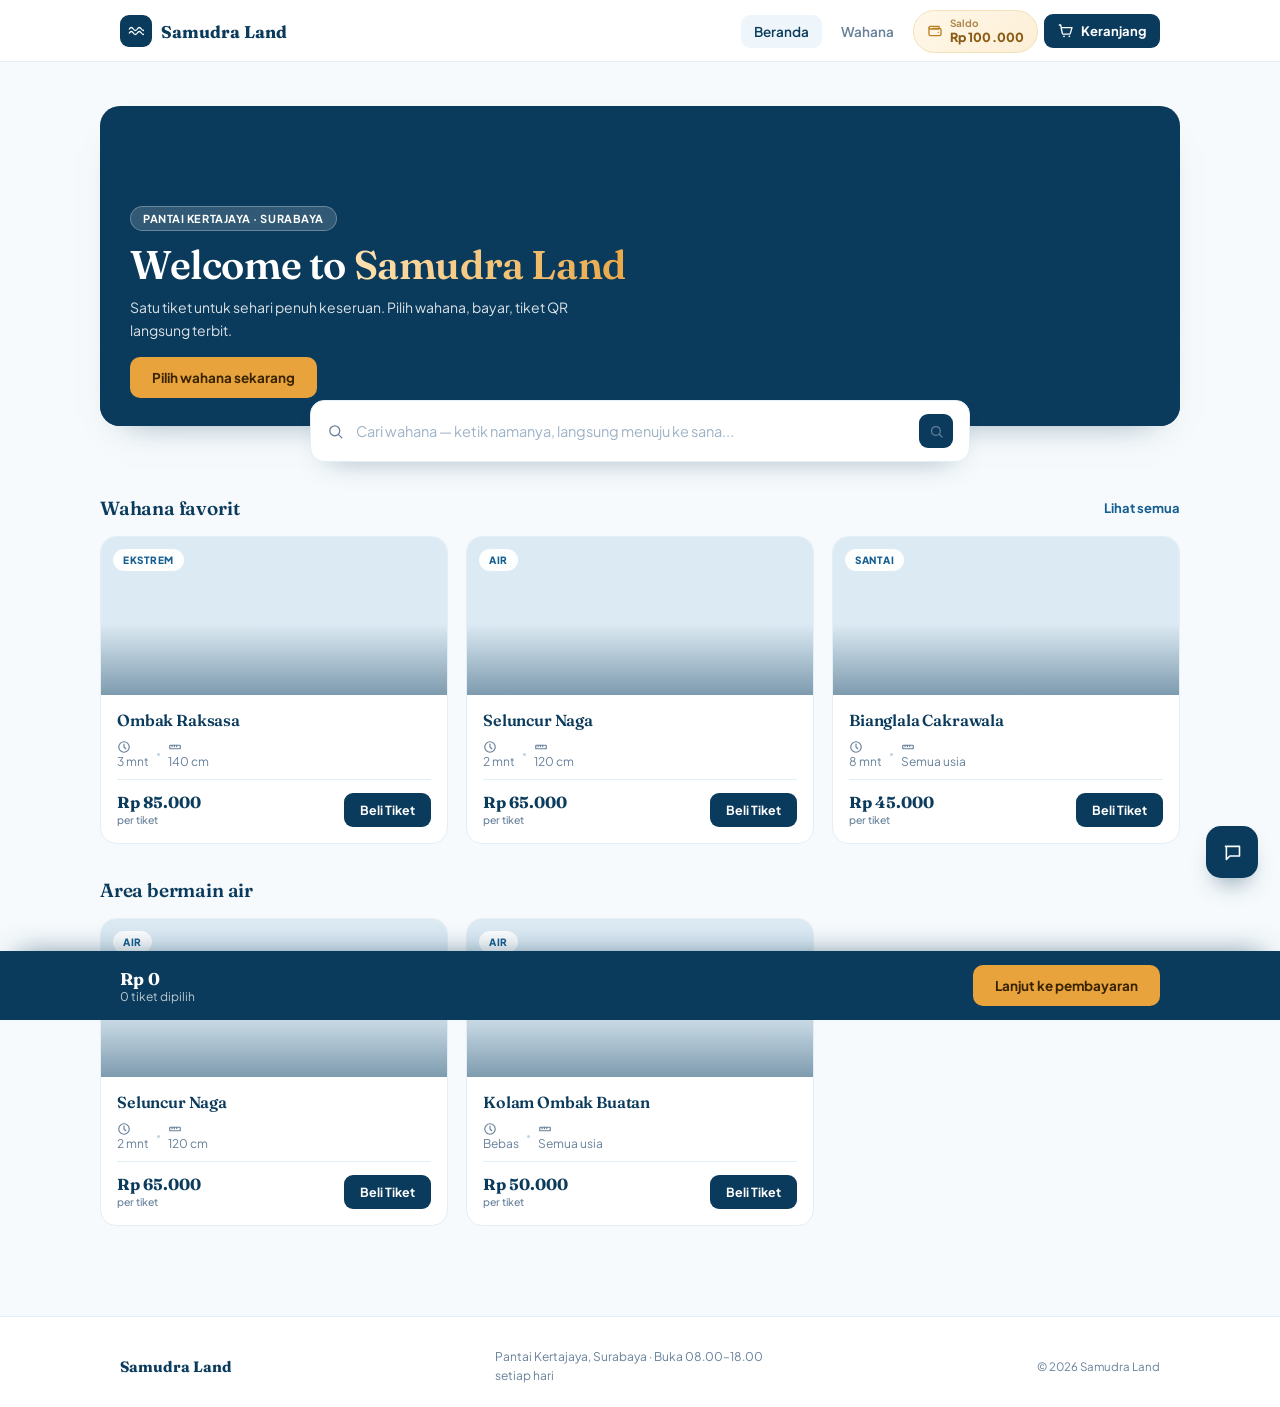
==== commit d2f55dca: "Update print statement from 'Hello' to 'Goodbye'" ====
--- a/index.html
+++ b/index.html
@@ -11,20 +11,19 @@
   --blue-deep:#0B3B5C;
   --blue-primary:#155E92;
   --blue-mid:#2C82B8;
-  --blue-sky:#6BB6E0;
+  --blue-sky:#8FC9E8;
   --blue-pale:#EEF6FB;
-  --blue-pale-2:#F7FBFD;
+  --bg:#F6FAFC;
   --white:#FFFFFF;
   --ink:#12293B;
-  --ink-soft:#5C7488;
+  --ink-soft:#67809A;
+  --line:#E4EEF5;
   --accent:#E8A33D;
   --danger:#C4432E;
-  --line:#DCEAF3;
-  --shadow:0 16px 34px -20px rgba(11,59,92,0.32);
-  --radius-lg:22px;
-  --radius-md:16px;
-  --radius-sm:10px;
-  --nav-h:60px;
+  --shadow-sm:0 2px 10px -6px rgba(11,59,92,.25);
+  --shadow:0 18px 34px -26px rgba(11,59,92,.55);
+  --radius:16px;
+  --nav-h:62px;
 }
 *{box-sizing:border-box;}
 html{scroll-behavior:smooth;}
@@ -32,245 +31,347 @@
   margin:0;
   font-family:'Plus Jakarta Sans', sans-serif;
   color:var(--ink);
-  background:var(--blue-pale-2);
+  background:var(--bg);
   -webkit-font-smoothing:antialiased;
 }
-h1,h2,h3,.display{
+h1,h2,h3,h4,.display{
   font-family:'Fraunces', serif;
   font-weight:600;
   letter-spacing:-0.01em;
   margin:0;
   color:var(--blue-deep);
 }
-p{line-height:1.6;color:var(--ink-soft);margin:0;font-size:14.5px;}
+p{line-height:1.6;color:var(--ink-soft);margin:0;font-size:14px;}
 img,svg{display:block;}
 button{font-family:inherit;cursor:pointer;border:none;background:none;color:inherit;}
 a{color:inherit;text-decoration:none;}
 input{font-family:inherit;}
-.container{max-width:1120px;margin:0 auto;padding:0 20px;}
+.container{max-width:1080px;margin:0 auto;padding:0 20px;}
 .ic{flex-shrink:0;}
 
 /* ================= NAV ================= */
 #navbar{
   position:sticky;top:0;z-index:40;height:var(--nav-h);
-  background:rgba(255,255,255,0.94);
-  backdrop-filter:blur(10px);
+  background:rgba(255,255,255,.92);
+  backdrop-filter:blur(12px);
   border-bottom:1px solid var(--line);
 }
 .nav-inner{
-  max-width:1120px;margin:0 auto;padding:0 20px;height:var(--nav-h);
-  display:flex;align-items:center;justify-content:space-between;
-}
-.brand{display:flex;align-items:center;gap:9px;}
+  max-width:1080px;margin:0 auto;padding:0 20px;height:var(--nav-h);
+  display:flex;align-items:center;justify-content:space-between;gap:12px;
+}
+.brand{display:flex;align-items:center;gap:9px;cursor:pointer;}
 .brand-mark{
   width:32px;height:32px;border-radius:9px;
   background:var(--blue-deep);
   display:flex;align-items:center;justify-content:center;color:#fff;
 }
 .brand-name{font-family:'Fraunces',serif;font-weight:700;font-size:17px;color:var(--blue-deep);}
-.nav-links{display:flex;align-items:center;gap:6px;}
+.nav-right{display:flex;align-items:center;gap:6px;}
 .nav-link{
-  padding:8px 14px;border-radius:8px;font-weight:600;font-size:13.5px;
+  padding:8px 13px;border-radius:9px;font-weight:600;font-size:13.5px;
   color:var(--ink-soft);transition:background .15s,color .15s;
 }
 .nav-link.active,.nav-link:hover{background:var(--blue-pale);color:var(--blue-deep);}
+
+/* Saldo chip (pojok kanan atas) */
+.saldo-chip{
+  display:flex;align-items:center;gap:7px;
+  background:linear-gradient(135deg,#FFF7E9,#FDEFD6);
+  border:1px solid #F3DFB8;
+  color:#8A5B12;
+  padding:7px 13px;border-radius:999px;
+  font-size:12.5px;font-weight:800;letter-spacing:.01em;
+  white-space:nowrap;
+}
+.saldo-chip svg{color:#B8801F;}
+.saldo-chip small{font-size:10px;font-weight:700;opacity:.7;display:block;line-height:1;margin-bottom:1px;}
+
 .nav-cart{
   position:relative;display:flex;align-items:center;gap:7px;
-  padding:8px 14px;border-radius:8px;background:var(--blue-deep);color:#fff;font-weight:600;font-size:13.5px;
-  transition:background .15s;
+  padding:9px 14px;border-radius:9px;background:var(--blue-deep);color:#fff;
+  font-weight:700;font-size:13px;transition:background .15s;
 }
 .nav-cart:hover{background:var(--blue-primary);}
 .cart-badge{
   position:absolute;top:-5px;right:-5px;background:var(--accent);color:var(--blue-deep);
-  font-size:10.5px;font-weight:700;border-radius:999px;min-width:17px;height:17px;
+  font-size:10.5px;font-weight:800;border-radius:999px;min-width:17px;height:17px;
   display:flex;align-items:center;justify-content:center;padding:0 4px;
 }
 .cart-badge.hidden{display:none;}
 
-/* ================= PAGES: each one full viewport ================= */
-.page{
-  display:none;
-  min-height:calc(100vh - var(--nav-h));
-  animation:fadeSlide .3s ease;
-}
+/* ================= PAGES ================= */
+.page{display:none;min-height:calc(100vh - var(--nav-h));animation:fadeSlide .28s ease;}
 .page.active{display:block;}
-@keyframes fadeSlide{from{opacity:0;transform:translateY(10px);}to{opacity:1;transform:translateY(0);}}
-.page-pad{padding:28px 0 60px;}
-
-/* ================= HOME ================= */
-.home-top{padding:22px 0 8px;}
+@keyframes fadeSlide{from{opacity:0;transform:translateY(8px);}to{opacity:1;transform:translateY(0);}}
+.page-pad{padding:24px 0 70px;}
+
+/* ================= HERO ================= */
+.hero{
+  position:relative;height:320px;border-radius:20px;overflow:hidden;
+  margin-top:20px;box-shadow:var(--shadow);isolation:isolate;background:#0B3B5C;
+}
+.hero-bg{
+  position:absolute;inset:-8%;
+  background-size:cover;background-position:center;
+  animation:heroZoom 24s ease-in-out infinite alternate;
+  will-change:transform;
+}
+@keyframes heroZoom{
+  from{transform:scale(1) translate3d(0,0,0);}
+  to{transform:scale(1.1) translate3d(0,-8px,0);}
+}
+.hero-overlay{
+  position:absolute;inset:0;
+  background:linear-gradient(180deg,rgba(11,59,92,.15) 0%,rgba(11,59,92,.62) 55%,rgba(11,59,92,.92) 100%);
+}
+.hero-content{
+  position:relative;height:100%;
+  display:flex;flex-direction:column;justify-content:flex-end;
+  padding:28px 30px;color:#fff;
+}
+.hero-text{animation:floaty 6s ease-in-out infinite;will-change:transform;}
+@keyframes floaty{0%,100%{transform:translate3d(0,0,0);}50%{transform:translate3d(0,-5px,0);}}
+.hero-text > *{animation:heroIn .7s cubic-bezier(.22,.9,.3,1) both;}
+.hero-text > *:nth-child(1){animation-delay:.05s;}
+.hero-text > *:nth-child(2){animation-delay:.15s;}
+.hero-text > *:nth-child(3){animation-delay:.25s;}
+.hero-text > *:nth-child(4){animation-delay:.35s;}
+@keyframes heroIn{from{opacity:0;transform:translate3d(0,16px,0);}to{opacity:1;transform:translate3d(0,0,0);}}
+.hero-tag{
+  display:inline-block;align-self:flex-start;
+  background:rgba(255,255,255,.16);border:1px solid rgba(255,255,255,.28);
+  color:#fff;font-size:11px;font-weight:700;letter-spacing:.05em;text-transform:uppercase;
+  padding:5px 12px;border-radius:999px;margin-bottom:12px;backdrop-filter:blur(4px);
+}
+.hero-title{color:#fff;font-size:clamp(26px,4.4vw,40px);line-height:1.08;margin-bottom:10px;}
+.grad{
+  background:linear-gradient(90deg,#FFE1B0,#E8A33D,#FFE1B0);
+  background-size:220% 100%;
+  -webkit-background-clip:text;background-clip:text;
+  color:transparent;
+  animation:shimmer 5s linear infinite;
+}
+@keyframes shimmer{to{background-position:220% 0;}}
+.hero-sub{color:rgba(255,255,255,.85);max-width:460px;font-size:14px;margin-bottom:16px;}
+.hero-cta{align-self:flex-start;}
+
+/* ================= SEARCH ================= */
+.search-wrap{position:relative;margin:-26px auto 0;max-width:660px;z-index:5;}
 .search-bar{
-  display:flex;align-items:center;gap:10px;background:#fff;border:1.5px solid var(--line);
-  border-radius:12px;padding:12px 16px;box-shadow:var(--shadow);color:var(--ink-soft);
-}
+  display:flex;align-items:center;gap:10px;background:#fff;
+  border:1px solid var(--line);border-radius:14px;padding:13px 16px;
+  box-shadow:0 14px 30px -18px rgba(11,59,92,.4);
+  transition:border-color .15s,box-shadow .15s;
+}
+.search-bar:focus-within{border-color:var(--blue-sky);box-shadow:0 16px 34px -16px rgba(21,94,146,.4);}
 .search-bar input{border:none;outline:none;flex:1;font-size:14.5px;background:transparent;color:var(--ink);}
-.search-bar button{color:var(--blue-primary);}
-
-.quick-menu{display:grid;grid-template-columns:repeat(4,1fr);gap:10px;margin:22px 0 6px;}
-.quick-item{
-  background:#fff;border:1px solid var(--line);border-radius:14px;padding:16px 8px;
-  display:flex;flex-direction:column;align-items:center;gap:9px;transition:border-color .15s,transform .15s;
-}
-.quick-item:hover{border-color:var(--blue-sky);transform:translateY(-2px);}
-.quick-item .qi-icon{width:42px;height:42px;border-radius:11px;background:var(--blue-pale);color:var(--blue-primary);display:flex;align-items:center;justify-content:center;}
-.quick-item span{font-size:12px;font-weight:700;color:var(--ink);text-align:center;}
-
-.section-label{display:flex;align-items:center;justify-content:space-between;margin:30px 0 14px;}
+.search-bar input::placeholder{color:#9DB2C4;}
+.search-bar .ic{color:var(--ink-soft);}
+.search-go{
+  background:var(--blue-deep);color:#fff;border-radius:9px;
+  width:34px;height:34px;display:flex;align-items:center;justify-content:center;
+  transition:background .15s;flex-shrink:0;
+}
+.search-go:hover{background:var(--blue-primary);}
+
+.suggest{
+  position:absolute;top:calc(100% + 8px);left:0;right:0;
+  background:#fff;border:1px solid var(--line);border-radius:14px;
+  box-shadow:0 22px 44px -24px rgba(11,59,92,.5);
+  overflow:hidden;display:none;z-index:20;
+}
+.suggest.show{display:block;animation:fadeSlide .18s ease;}
+.suggest-item{
+  width:100%;display:flex;align-items:center;gap:12px;
+  padding:10px 14px;text-align:left;transition:background .12s;
+  border-bottom:1px solid var(--line);
+}
+.suggest-item:last-child{border-bottom:none;}
+.suggest-item:hover{background:var(--blue-pale);}
+.suggest-thumb{width:42px;height:42px;border-radius:10px;background-size:cover;background-position:center;background-color:var(--blue-pale);flex-shrink:0;}
+.suggest-info{flex:1;min-width:0;}
+.suggest-info b{display:block;font-size:13.5px;color:var(--ink);font-weight:700;}
+.suggest-info span{font-size:11.5px;color:var(--ink-soft);}
+.suggest-price{font-family:'Fraunces',serif;font-weight:700;font-size:13px;color:var(--blue-deep);white-space:nowrap;}
+.suggest-empty{padding:16px;text-align:center;font-size:13px;color:var(--ink-soft);}
+
+/* ================= SECTIONS ================= */
+.section-label{display:flex;align-items:center;justify-content:space-between;margin:34px 0 16px;}
 .section-label h2{font-size:19px;}
 .section-label a{font-size:13px;font-weight:700;color:var(--blue-primary);}
-
-/* Gojek-style banner card: photo + overlay + bold text */
-.promo-banner{
-  position:relative;border-radius:var(--radius-lg);overflow:hidden;min-height:200px;
-  background-size:cover;background-position:center;display:flex;align-items:flex-end;
-  box-shadow:var(--shadow);margin-bottom:16px;
-}
-.promo-banner::before{
+.section-label a:hover{text-decoration:underline;}
+
+/* ================= CARDS ================= */
+.wahana-grid{display:grid;grid-template-columns:repeat(3,1fr);gap:18px;}
+.card{
+  background:#fff;border:1px solid var(--line);border-radius:var(--radius);
+  overflow:hidden;display:flex;flex-direction:column;
+  transition:border-color .18s,box-shadow .18s,transform .18s;
+}
+.card:hover{border-color:var(--blue-sky);box-shadow:var(--shadow);transform:translateY(-3px);}
+.card-media{
+  position:relative;height:158px;
+  background-color:#DCEAF3;background-size:cover;background-position:center;
+}
+.card-media::after{
   content:"";position:absolute;inset:0;
-  background:linear-gradient(180deg, rgba(11,59,92,0) 30%, rgba(11,59,92,.92) 100%);
-}
-.promo-banner-body{position:relative;padding:20px 22px;color:#fff;width:100%;}
-.promo-banner-body .tag{display:inline-block;background:var(--accent);color:var(--blue-deep);font-size:11px;font-weight:800;padding:4px 10px;border-radius:6px;margin-bottom:10px;text-transform:uppercase;letter-spacing:.03em;}
-.promo-banner-body h3{color:#fff;font-size:22px;margin-bottom:6px;}
-.promo-banner-body p{color:rgba(255,255,255,.85);font-size:13.5px;max-width:440px;}
-.promo-banner-body .btn{margin-top:14px;}
-
-/* ================= WAHANA CARDS (image background, gojek style) ================= */
-.filters{display:flex;gap:8px;margin-bottom:22px;flex-wrap:wrap;}
-.chip{padding:8px 16px;border-radius:8px;border:1.5px solid var(--line);font-size:13px;font-weight:600;color:var(--ink-soft);background:#fff;transition:all .15s;}
-.chip.active,.chip:hover{background:var(--blue-deep);color:#fff;border-color:var(--blue-deep);}
-
-.wahana-grid{display:grid;grid-template-columns:repeat(3,1fr);gap:18px;}
-.wahana-card{
-  background:var(--white);border:1px solid var(--line);border-radius:var(--radius-md);
-  overflow:hidden;transition:border-color .2s,box-shadow .2s,transform .2s;display:flex;flex-direction:column;
-}
-.wahana-card:hover{border-color:var(--blue-sky);box-shadow:var(--shadow);transform:translateY(-3px);}
-.wahana-media{
-  position:relative;height:150px;background-size:cover;background-position:center;
-}
-.wahana-media::before{content:"";position:absolute;inset:0;background:linear-gradient(180deg, rgba(11,59,92,0) 45%, rgba(11,59,92,.78) 100%);}
-.wahana-media-tag{position:relative;margin:12px;display:inline-block;background:rgba(255,255,255,.92);color:var(--blue-primary);font-size:10.5px;font-weight:800;padding:5px 10px;border-radius:6px;text-transform:uppercase;letter-spacing:.03em;}
-.wahana-media-title{position:relative;padding:0 14px 12px;color:#fff;font-family:'Fraunces',serif;font-size:16.5px;font-weight:700;}
-.wahana-body{padding:14px 16px 16px;display:flex;flex-direction:column;gap:9px;flex:1;}
-.wahana-meta{display:flex;gap:14px;font-size:12px;color:var(--ink-soft);}
-.wahana-meta span{display:flex;align-items:center;gap:5px;}
-.wahana-foot{display:flex;align-items:center;justify-content:space-between;margin-top:4px;padding-top:12px;border-top:1px solid var(--line);}
-.price{font-family:'Fraunces',serif;font-weight:700;font-size:16.5px;color:var(--blue-deep);}
-.price small{font-family:'Plus Jakarta Sans',sans-serif;font-weight:500;font-size:10.5px;color:var(--ink-soft);display:block;}
+  background:linear-gradient(180deg,rgba(11,59,92,0) 55%,rgba(11,59,92,.45) 100%);
+}
+.card-tag{
+  position:absolute;top:12px;left:12px;z-index:2;
+  background:rgba(255,255,255,.94);color:var(--blue-primary);
+  font-size:10px;font-weight:800;padding:5px 10px;border-radius:999px;
+  text-transform:uppercase;letter-spacing:.05em;
+}
+.card-body{padding:15px 16px 16px;display:flex;flex-direction:column;gap:10px;flex:1;}
+.card-body h3{font-size:16px;line-height:1.25;}
+.card-meta{display:flex;align-items:center;gap:8px;font-size:12px;color:var(--ink-soft);}
+.card-meta .dot{width:3px;height:3px;border-radius:50%;background:#C3D4E0;}
+.card-foot{
+  display:flex;align-items:center;justify-content:space-between;gap:10px;
+  margin-top:auto;padding-top:13px;border-top:1px solid var(--line);
+}
+.price{font-family:'Fraunces',serif;font-weight:700;font-size:16px;color:var(--blue-deep);line-height:1.1;}
+.price small{font-family:'Plus Jakarta Sans',sans-serif;font-weight:500;font-size:10.5px;color:var(--ink-soft);display:block;margin-top:2px;}
 
 /* ================= BUTTONS ================= */
 .btn{
-  padding:12px 22px;border-radius:9px;font-weight:700;font-size:13.5px;
-  display:inline-flex;align-items:center;justify-content:center;gap:8px;transition:background .15s,border-color .15s,opacity .15s;
+  padding:12px 22px;border-radius:10px;font-weight:700;font-size:13.5px;
+  display:inline-flex;align-items:center;justify-content:center;gap:8px;
+  transition:background .15s,border-color .15s,opacity .15s,transform .12s;
   white-space:nowrap;
 }
+.btn:active{transform:scale(.98);}
 .btn-primary{background:var(--blue-deep);color:#fff;}
 .btn-primary:hover{background:var(--blue-primary);}
-.btn-ghost{background:var(--white);color:var(--blue-deep);border:1.5px solid var(--line);}
+.btn-ghost{background:#fff;color:var(--blue-deep);border:1.5px solid var(--line);}
 .btn-ghost:hover{border-color:var(--blue-sky);}
 .btn-ghost.on-dark{background:rgba(255,255,255,.14);color:#fff;border-color:rgba(255,255,255,.3);}
+.btn-accent{background:var(--accent);color:#3A2400;}
+.btn-accent:hover{opacity:.9;}
 .btn-block{width:100%;}
-.btn-accent{background:var(--accent);color:var(--blue-deep);}
-.btn-accent:hover{opacity:.88;}
-.btn-sm{padding:9px 16px;font-size:12.5px;}
+.btn-sm{padding:9px 16px;font-size:12.5px;border-radius:9px;}
 .btn[disabled]{opacity:.5;pointer-events:none;}
 
-/* ================= WAHANA DETAIL ================= */
+/* ================= FILTER CHIPS ================= */
+.filters{display:flex;gap:8px;margin-bottom:22px;flex-wrap:wrap;}
+.chip{
+  padding:8px 16px;border-radius:999px;border:1px solid var(--line);
+  font-size:13px;font-weight:600;color:var(--ink-soft);background:#fff;transition:all .15s;
+}
+.chip.active,.chip:hover{background:var(--blue-deep);color:#fff;border-color:var(--blue-deep);}
+
+/* ================= DETAIL ================= */
 .detail-back{display:inline-flex;align-items:center;gap:7px;font-size:13.5px;font-weight:700;color:var(--blue-primary);margin-bottom:18px;}
-.detail-layout{display:grid;grid-template-columns:1fr 1fr;gap:30px;align-items:flex-start;}
+.detail-back:hover{text-decoration:underline;}
+.detail-layout{display:grid;grid-template-columns:1.05fr 1fr;gap:30px;align-items:flex-start;}
 .detail-media{
-  border-radius:var(--radius-lg);overflow:hidden;height:380px;background-size:cover;background-position:center;
+  border-radius:20px;overflow:hidden;height:380px;
+  background-color:#DCEAF3;background-size:cover;background-position:center;
   position:relative;box-shadow:var(--shadow);
 }
-.detail-media::before{content:"";position:absolute;inset:0;background:linear-gradient(180deg, rgba(11,59,92,0) 55%, rgba(11,59,92,.85) 100%);}
-.detail-media-tag{position:absolute;top:18px;left:18px;background:rgba(255,255,255,.92);color:var(--blue-primary);font-size:11px;font-weight:800;padding:6px 12px;border-radius:7px;text-transform:uppercase;letter-spacing:.03em;}
-.detail-media-title{position:absolute;bottom:20px;left:22px;right:22px;color:#fff;font-size:26px;}
+.detail-media::before{content:"";position:absolute;inset:0;background:linear-gradient(180deg,rgba(11,59,92,0) 50%,rgba(11,59,92,.88) 100%);}
+.detail-media-tag{
+  position:absolute;top:18px;left:18px;z-index:2;
+  background:rgba(255,255,255,.94);color:var(--blue-primary);
+  font-size:10.5px;font-weight:800;padding:6px 12px;border-radius:999px;
+  text-transform:uppercase;letter-spacing:.05em;
+}
+.detail-media-title{position:absolute;bottom:22px;left:22px;right:22px;color:#fff;font-size:26px;line-height:1.15;}
 .detail-info h1{font-size:26px;margin-bottom:14px;}
-.detail-meta-row{display:flex;gap:22px;margin-bottom:18px;flex-wrap:wrap;}
-.detail-meta-item{display:flex;align-items:center;gap:8px;font-size:13.5px;color:var(--ink-soft);}
+.detail-meta-row{display:flex;gap:20px;margin-bottom:18px;flex-wrap:wrap;}
+.detail-meta-item{display:flex;align-items:center;gap:7px;font-size:13px;color:var(--ink-soft);}
 .detail-meta-item b{color:var(--ink);}
 .detail-desc{margin-bottom:22px;}
-.detail-price-box{
-  background:#fff;border:1px solid var(--line);border-radius:var(--radius-md);padding:22px;
-}
-.detail-price-row{display:flex;align-items:center;justify-content:space-between;margin-bottom:18px;}
+.detail-price-box{background:#fff;border:1px solid var(--line);border-radius:var(--radius);padding:22px;box-shadow:var(--shadow-sm);}
+.detail-price-row{display:flex;align-items:center;justify-content:space-between;gap:14px;margin-bottom:18px;}
 .detail-price-row .price{font-size:24px;}
-.stepper{display:flex;align-items:center;border:1.5px solid var(--line);border-radius:10px;overflow:hidden;}
-.stepper button{width:40px;height:40px;font-size:18px;font-weight:700;color:var(--blue-primary);transition:background .15s;}
+.stepper{display:flex;align-items:center;border:1.5px solid var(--line);border-radius:11px;overflow:hidden;background:#fff;}
+.stepper button{width:42px;height:42px;font-size:18px;font-weight:700;color:var(--blue-primary);transition:background .15s;}
 .stepper button:hover{background:var(--blue-pale);}
-.stepper span{width:44px;text-align:center;font-weight:700;font-size:15px;}
-.detail-subtotal{display:flex;justify-content:space-between;font-size:14px;color:var(--ink-soft);margin-bottom:16px;padding-top:14px;border-top:1px solid var(--line);}
-.detail-subtotal b{color:var(--blue-deep);font-family:'Fraunces',serif;font-size:17px;}
+.stepper span{width:46px;text-align:center;font-weight:800;font-size:15px;}
+.detail-subtotal{display:flex;justify-content:space-between;align-items:center;font-size:13.5px;color:var(--ink-soft);margin-bottom:16px;padding-top:14px;border-top:1px solid var(--line);}
+.detail-subtotal b{color:var(--blue-deep);font-family:'Fraunces',serif;font-size:18px;}
 
 /* ================= CART BAR ================= */
 #cartBar{
   position:fixed;left:0;right:0;bottom:-120px;z-index:50;
   background:var(--blue-deep);color:#fff;padding:14px 0;
-  transition:bottom .3s ease;
+  transition:bottom .3s cubic-bezier(.22,.9,.3,1);
+  box-shadow:0 -12px 30px -18px rgba(11,59,92,.7);
 }
 #cartBar.show{bottom:0;}
-.cartbar-inner{max-width:1120px;margin:0 auto;padding:0 20px;display:flex;align-items:center;justify-content:space-between;gap:16px;flex-wrap:wrap;}
+.cartbar-inner{max-width:1080px;margin:0 auto;padding:0 20px;display:flex;align-items:center;justify-content:space-between;gap:16px;flex-wrap:wrap;}
 .cartbar-info b{font-family:'Fraunces',serif;font-size:17px;}
 .cartbar-info span{font-size:12px;opacity:.72;display:block;}
 
 /* ================= PAYMENT ================= */
-.pay-layout{display:grid;grid-template-columns:1fr .85fr;gap:24px;align-items:flex-start;}
-.card-panel{background:var(--white);border:1px solid var(--line);border-radius:var(--radius-md);padding:24px;}
+.pay-layout{display:grid;grid-template-columns:1fr .85fr;gap:22px;align-items:flex-start;}
+.card-panel{background:#fff;border:1px solid var(--line);border-radius:var(--radius);padding:24px;box-shadow:var(--shadow-sm);}
 .card-panel h3{font-size:16px;margin-bottom:14px;}
 .cart-item-row{display:flex;align-items:center;gap:12px;padding:12px 0;border-bottom:1px solid var(--line);}
-.cart-item-media{width:52px;height:52px;border-radius:9px;background-size:cover;background-position:center;flex-shrink:0;}
-.cart-item-info{flex:1;}
+.cart-item-row:last-child{border-bottom:none;}
+.cart-item-media{width:52px;height:52px;border-radius:11px;background-size:cover;background-position:center;background-color:var(--blue-pale);flex-shrink:0;}
+.cart-item-info{flex:1;min-width:0;}
 .cart-item-info b{display:block;font-size:14px;color:var(--ink);}
 .cart-item-info span{font-size:12px;color:var(--ink-soft);}
 .cart-item-right{display:flex;align-items:center;gap:10px;}
-.cart-item-remove{color:var(--danger);}
+.cart-item-right .amt{font-family:'Fraunces',serif;font-weight:700;color:var(--blue-deep);font-size:14px;}
+.cart-item-remove{color:var(--danger);opacity:.75;transition:opacity .15s;}
+.cart-item-remove:hover{opacity:1;}
 .field{display:flex;flex-direction:column;gap:6px;margin-bottom:14px;}
 .field label{font-size:12.5px;font-weight:700;color:var(--blue-deep);}
 .field input{
-  padding:11px 13px;border-radius:8px;border:1.5px solid var(--line);font-size:14px;width:100%;
-  font-family:inherit;transition:border-color .15s;background:var(--blue-pale-2);
+  padding:12px 13px;border-radius:10px;border:1.5px solid var(--line);font-size:14px;width:100%;
+  font-family:inherit;transition:border-color .15s,background .15s;background:#FAFCFE;
 }
 .field input:focus{outline:none;border-color:var(--blue-sky);background:#fff;}
 .pay-methods{display:grid;grid-template-columns:1fr 1fr;gap:10px;margin-top:4px;}
 .pay-method{
-  border:1.5px solid var(--line);border-radius:8px;padding:13px;display:flex;align-items:center;gap:10px;
-  transition:border-color .15s,background .15s;font-weight:600;font-size:13.5px;color:var(--ink-soft);
-}
+  border:1.5px solid var(--line);border-radius:11px;padding:13px;
+  display:flex;align-items:center;gap:10px;
+  transition:border-color .15s,background .15s;
+  font-weight:600;font-size:13px;color:var(--ink-soft);text-align:left;
+}
+.pay-method span{line-height:1.25;}
+.pay-method:hover{border-color:var(--blue-sky);}
 .pay-method.selected{border-color:var(--blue-primary);background:var(--blue-pale);color:var(--blue-deep);}
-
-.nota{background:var(--blue-pale-2);border:1px solid var(--line);border-radius:var(--radius-md);padding:22px;}
-.nota-head{display:flex;justify-content:space-between;align-items:flex-start;margin-bottom:16px;padding-bottom:14px;border-bottom:1px solid var(--line);}
+.pay-method.is-disabled{opacity:.42;pointer-events:none;}
+
+.nota{background:#fff;border:1px solid var(--line);border-radius:var(--radius);padding:22px;box-shadow:var(--shadow-sm);}
+.nota-head{display:flex;justify-content:space-between;align-items:flex-start;gap:12px;margin-bottom:16px;padding-bottom:14px;border-bottom:1px solid var(--line);}
 .nota-head h4{font-family:'Fraunces',serif;font-size:16px;color:var(--blue-deep);}
 .nota-head span{font-size:11.5px;color:var(--ink-soft);}
-.nota-row{display:flex;justify-content:space-between;font-size:13.5px;padding:6px 0;color:var(--ink);}
+.nota-row{display:flex;justify-content:space-between;gap:12px;font-size:13.5px;padding:6px 0;color:var(--ink);}
 .nota-row.sub{color:var(--ink-soft);font-size:12.5px;}
 .nota-total{display:flex;justify-content:space-between;padding-top:13px;margin-top:6px;border-top:1.5px solid var(--blue-deep);font-family:'Fraunces',serif;font-weight:700;font-size:18px;color:var(--blue-deep);}
-.empty-note{text-align:center;padding:60px 20px;color:var(--ink-soft);}
-.empty-note .qi-icon{width:52px;height:52px;border-radius:14px;background:var(--blue-pale);color:var(--blue-primary);display:flex;align-items:center;justify-content:center;margin:0 auto 16px;}
+.empty-note{text-align:center;padding:64px 20px;color:var(--ink-soft);}
+.empty-note .qi-icon{width:54px;height:54px;border-radius:16px;background:var(--blue-pale);color:var(--blue-primary);display:flex;align-items:center;justify-content:center;margin:0 auto 16px;}
 
 /* ================= TICKET ================= */
-.tabs{display:flex;gap:8px;margin-bottom:24px;}
-.tab-btn{padding:9px 18px;border-radius:8px;font-weight:600;font-size:13.5px;color:var(--ink-soft);border:1.5px solid var(--line);background:#fff;}
+.tabs{display:flex;gap:8px;margin-bottom:22px;}
+.tab-btn{padding:9px 18px;border-radius:999px;font-weight:600;font-size:13.5px;color:var(--ink-soft);border:1.5px solid var(--line);background:#fff;transition:all .15s;}
 .tab-btn.active{background:var(--blue-deep);color:#fff;border-color:var(--blue-deep);}
 .ticket-card{
-  background:var(--white);
-  border:1px solid var(--line);border-radius:var(--radius-md);padding:0;margin-bottom:18px;overflow:hidden;
-  display:grid;grid-template-columns:1fr 210px;
+  background:#fff;border:1px solid var(--line);border-radius:var(--radius);
+  margin-bottom:18px;overflow:hidden;display:grid;grid-template-columns:1fr 210px;
+  box-shadow:var(--shadow-sm);
 }
 .ticket-main{padding:22px 24px;}
-.ticket-eyebrow{font-size:10.5px;font-weight:700;color:var(--blue-mid);letter-spacing:.03em;text-transform:uppercase;}
-.ticket-main h3{font-size:20px;margin:6px 0 4px;}
+.ticket-eyebrow{font-size:10.5px;font-weight:800;color:var(--blue-mid);letter-spacing:.06em;text-transform:uppercase;}
+.ticket-main h3{font-size:20px;margin:7px 0 4px;}
 .ticket-sub{font-size:12.5px;color:var(--ink-soft);margin-bottom:16px;}
 .ticket-grid{display:grid;grid-template-columns:repeat(3,1fr);gap:12px;margin-bottom:14px;}
-.ticket-grid div span{display:block;font-size:10.5px;color:var(--ink-soft);text-transform:uppercase;letter-spacing:.03em;margin-bottom:3px;}
+.ticket-grid div span{display:block;font-size:10.5px;color:var(--ink-soft);text-transform:uppercase;letter-spacing:.05em;margin-bottom:3px;}
 .ticket-grid div b{font-size:13.5px;color:var(--ink);}
-.ticket-code{font-family:'Fraunces',serif;font-weight:700;letter-spacing:.03em;color:var(--blue-deep);font-size:14px;word-break:break-all;}
+.ticket-code{font-family:'Fraunces',serif;font-weight:700;letter-spacing:.02em;color:var(--blue-deep);font-size:14px;word-break:break-all;}
 .ticket-stub{
-  background:var(--blue-deep);color:#fff;padding:18px;display:flex;flex-direction:column;align-items:center;justify-content:center;gap:10px;
+  background:var(--blue-deep);color:#fff;padding:18px;
+  display:flex;flex-direction:column;align-items:center;justify-content:center;gap:10px;
   border-left:1px dashed rgba(255,255,255,.3);
 }
-.qr-box{background:#fff;border-radius:8px;padding:8px;width:150px;height:150px;display:flex;align-items:center;justify-content:center;}
+.qr-box{background:#fff;border-radius:10px;padding:8px;width:150px;height:150px;display:flex;align-items:center;justify-content:center;}
 .qr-box img{width:100%;height:100%;object-fit:contain;}
 .ticket-stub small{font-size:10px;letter-spacing:.03em;opacity:.8;text-align:center;}
 @media print{
@@ -282,69 +383,73 @@
 }
 
 /* ================= ADMIN ================= */
-#adminOverlay{position:fixed;inset:0;z-index:100;background:var(--blue-pale-2);overflow-y:auto;display:none;}
+#adminOverlay{position:fixed;inset:0;z-index:100;background:var(--bg);overflow-y:auto;display:none;}
 #adminOverlay.show{display:block;}
 .admin-top{background:var(--blue-deep);color:#fff;padding:18px 0;}
-.admin-top .container{display:flex;justify-content:space-between;align-items:center;}
+.admin-top .container{display:flex;justify-content:space-between;align-items:center;gap:12px;}
 .admin-top h2{color:#fff;font-size:19px;}
 .admin-top span{font-size:12px;opacity:.7;}
 .admin-body{padding:30px 0 56px;}
-.stat-row{display:grid;grid-template-columns:repeat(4,1fr);gap:14px;margin-bottom:28px;}
-.stat-box{background:#fff;border:1px solid var(--line);border-radius:var(--radius-md);padding:18px;}
+.stat-row{display:grid;grid-template-columns:repeat(4,1fr);gap:14px;margin-bottom:24px;}
+.stat-box{background:#fff;border:1px solid var(--line);border-radius:var(--radius);padding:18px;}
 .stat-box span{font-size:11.5px;color:var(--ink-soft);font-weight:600;}
-.stat-box b{display:block;font-family:'Fraunces',serif;font-size:21px;color:var(--blue-deep);margin-top:6px;}
-.admin-grid{display:grid;grid-template-columns:1.2fr .8fr;gap:18px;align-items:flex-start;}
+.stat-box b{display:block;font-family:'Fraunces',serif;font-size:20px;color:var(--blue-deep);margin-top:6px;}
+.admin-grid{display:grid;grid-template-columns:1.15fr .85fr;gap:18px;align-items:flex-start;}
 .bar-row{display:flex;align-items:center;gap:12px;margin-bottom:13px;}
 .bar-row .lbl{width:150px;font-size:12.5px;font-weight:600;flex-shrink:0;}
 .bar-track{flex:1;height:9px;background:var(--blue-pale);border-radius:999px;overflow:hidden;}
 .bar-fill{height:100%;background:var(--blue-primary);border-radius:999px;transition:width .5s ease;}
-.bar-row .val{width:60px;text-align:right;font-size:11.5px;color:var(--ink-soft);font-weight:700;flex-shrink:0;}
+.bar-row .val{width:64px;text-align:right;font-size:11.5px;color:var(--ink-soft);font-weight:700;flex-shrink:0;}
 table{width:100%;border-collapse:collapse;font-size:12.5px;}
-th{text-align:left;color:var(--ink-soft);font-weight:700;font-size:10.5px;text-transform:uppercase;letter-spacing:.03em;padding:9px 8px;border-bottom:1.5px solid var(--line);}
+th{text-align:left;color:var(--ink-soft);font-weight:700;font-size:10.5px;text-transform:uppercase;letter-spacing:.05em;padding:9px 8px;border-bottom:1.5px solid var(--line);}
 td{padding:10px 8px;border-bottom:1px solid var(--line);}
 
-/* ================= MODAL (Info Taman) ================= */
+/* ================= MODAL ================= */
 #infoModalWrap{position:fixed;inset:0;z-index:90;display:none;align-items:center;justify-content:center;padding:20px;}
 #infoModalWrap.show{display:flex;}
-.modal-backdrop{position:absolute;inset:0;background:rgba(11,59,92,.5);}
-.modal-box{position:relative;background:#fff;border-radius:var(--radius-lg);max-width:400px;width:100%;padding:26px;}
-.modal-close{position:absolute;top:16px;right:16px;color:var(--ink-soft);}
+.modal-backdrop{position:absolute;inset:0;background:rgba(11,59,92,.5);backdrop-filter:blur(2px);}
+.modal-box{position:relative;background:#fff;border-radius:20px;max-width:400px;width:100%;padding:26px;box-shadow:0 30px 60px -30px rgba(11,59,92,.7);animation:fadeSlide .2s ease;}
+.modal-close{position:absolute;top:16px;right:16px;color:var(--ink-soft);transition:color .15s;}
+.modal-close:hover{color:var(--ink);}
 .modal-box h3{font-size:19px;margin-bottom:16px;}
-.modal-row{display:flex;gap:12px;padding:10px 0;border-bottom:1px solid var(--line);}
+.modal-row{display:flex;gap:12px;padding:11px 0;border-bottom:1px solid var(--line);}
 .modal-row:last-child{border-bottom:none;}
-.modal-row .qi-icon{width:34px;height:34px;border-radius:9px;background:var(--blue-pale);color:var(--blue-primary);display:flex;align-items:center;justify-content:center;flex-shrink:0;}
+.modal-row .qi-icon{width:36px;height:36px;border-radius:10px;background:var(--blue-pale);color:var(--blue-primary);display:flex;align-items:center;justify-content:center;flex-shrink:0;}
 .modal-row b{display:block;font-size:13.5px;color:var(--ink);}
 .modal-row span{font-size:12.5px;color:var(--ink-soft);}
 
 /* ================= CHAT ================= */
 #chatWidget{position:fixed;bottom:22px;right:22px;z-index:60;}
 #chatBubble{
-  width:50px;height:50px;border-radius:12px;background:var(--blue-deep);color:#fff;
-  display:flex;align-items:center;justify-content:center;transition:background .15s;
-}
-#chatBubble:hover{background:var(--blue-primary);}
+  width:52px;height:52px;border-radius:15px;background:var(--blue-deep);color:#fff;
+  display:flex;align-items:center;justify-content:center;transition:background .15s,transform .15s;
+  box-shadow:0 14px 26px -14px rgba(11,59,92,.8);
+}
+#chatBubble:hover{background:var(--blue-primary);transform:translateY(-2px);}
 #chatPanel{
-  position:absolute;bottom:60px;right:0;width:320px;max-height:430px;background:#fff;border-radius:var(--radius-md);
-  box-shadow:var(--shadow);border:1px solid var(--line);display:none;flex-direction:column;overflow:hidden;
+  position:absolute;bottom:64px;right:0;width:330px;max-height:440px;background:#fff;border-radius:16px;
+  box-shadow:0 30px 60px -28px rgba(11,59,92,.65);border:1px solid var(--line);
+  display:none;flex-direction:column;overflow:hidden;
 }
 #chatPanel.open{display:flex;animation:fadeSlide .2s ease;}
-.chat-head{background:var(--blue-deep);color:#fff;padding:12px 14px;display:flex;align-items:center;gap:10px;}
+.chat-head{background:var(--blue-deep);color:#fff;padding:13px 15px;display:flex;align-items:center;gap:10px;}
 .chat-head b{font-size:13.5px;font-family:'Fraunces',serif;}
-.chat-head span{font-size:10px;opacity:.7;display:block;}
-.chat-dot{width:7px;height:7px;border-radius:50%;background:#4CE0A1;flex-shrink:0;}
-.chat-body{flex:1;overflow-y:auto;padding:12px;display:flex;flex-direction:column;gap:9px;background:var(--blue-pale-2);}
-.msg{max-width:82%;padding:9px 12px;border-radius:10px;font-size:12.5px;line-height:1.5;}
-.msg.assistant{background:#fff;border:1px solid var(--line);align-self:flex-start;color:var(--ink);}
-.msg.user{background:var(--blue-deep);color:#fff;align-self:flex-end;}
+.chat-head span{font-size:10px;opacity:.72;display:block;}
+.chat-dot{width:8px;height:8px;border-radius:50%;background:#4CE0A1;flex-shrink:0;box-shadow:0 0 0 3px rgba(76,224,161,.22);}
+.chat-body{flex:1;overflow-y:auto;padding:13px;display:flex;flex-direction:column;gap:9px;background:#F8FBFD;}
+.msg{max-width:84%;padding:9px 12px;border-radius:12px;font-size:12.5px;line-height:1.55;}
+.msg.assistant{background:#fff;border:1px solid var(--line);align-self:flex-start;color:var(--ink);border-bottom-left-radius:4px;}
+.msg.user{background:var(--blue-deep);color:#fff;align-self:flex-end;border-bottom-right-radius:4px;}
 .chat-input-row{display:flex;border-top:1px solid var(--line);padding:9px;gap:8px;background:#fff;}
-.chat-input-row input{flex:1;border:1.5px solid var(--line);border-radius:8px;padding:9px 12px;font-size:12.5px;font-family:inherit;}
-.chat-input-row input:focus{outline:none;border-color:var(--blue-sky);}
-.chat-send{width:34px;height:34px;border-radius:8px;background:var(--blue-deep);color:#fff;display:flex;align-items:center;justify-content:center;flex-shrink:0;}
+.chat-input-row input{flex:1;border:1.5px solid var(--line);border-radius:10px;padding:9px 12px;font-size:12.5px;font-family:inherit;background:#FAFCFE;}
+.chat-input-row input:focus{outline:none;border-color:var(--blue-sky);background:#fff;}
+.chat-send{width:36px;height:36px;border-radius:10px;background:var(--blue-deep);color:#fff;display:flex;align-items:center;justify-content:center;flex-shrink:0;transition:background .15s;}
+.chat-send:hover{background:var(--blue-primary);}
 
 /* ================= FOOTER ================= */
-footer{background:var(--blue-deep);color:rgba(255,255,255,.7);padding:32px 0 20px;}
+footer{background:#fff;border-top:1px solid var(--line);color:var(--ink-soft);padding:30px 0 22px;margin-top:20px;}
 footer .container{display:flex;justify-content:space-between;align-items:center;flex-wrap:wrap;gap:12px;}
-footer .fbrand{color:#fff;font-family:'Fraunces',serif;font-size:15px;font-weight:700;}
+footer .fbrand{color:var(--blue-deep);font-family:'Fraunces',serif;font-size:15px;font-weight:700;}
 #secretTrigger{cursor:default;font-size:11.5px;user-select:none;}
 
 .hidden{display:none!important;}
@@ -360,18 +465,19 @@
   .ticket-card{grid-template-columns:1fr;}
   .ticket-stub{border-left:none;border-top:1px dashed rgba(255,255,255,.3);}
 }
-@media(max-width:600px){
-  .nav-links{display:none;}
+@media(max-width:680px){
+  .nav-link{display:none;}
+  .brand-name{font-size:15px;}
+  .saldo-chip{padding:6px 11px;font-size:11.5px;}
+  .hero{height:290px;border-radius:16px;}
+  .hero-content{padding:22px;}
+  .search-wrap{margin-top:-22px;padding:0 4px;}
   .wahana-grid,.pay-methods{grid-template-columns:1fr;}
-  .quick-menu{grid-template-columns:repeat(4,1fr);gap:8px;}
-  .quick-item{padding:12px 4px;}
-  .quick-item .qi-icon{width:36px;height:36px;}
-  .quick-item span{font-size:10.5px;}
-  .promo-banner{min-height:170px;}
-  .promo-banner-body h3{font-size:18px;}
+  .filters{gap:6px;}
+  .chip{padding:7px 14px;font-size:12.5px;}
+  .stat-row{grid-template-columns:1fr 1fr;}
+  .detail-price-row{flex-direction:column;align-items:flex-start;}
   #chatPanel{width:calc(100vw - 32px);right:-8px;}
-  .stat-row{grid-template-columns:1fr 1fr;}
-  .detail-price-row{flex-direction:column;align-items:flex-start;gap:12px;}
 }
 @media(prefers-reduced-motion:reduce){
   *{animation:none!important;transition:none!important;}
@@ -382,14 +488,15 @@
 
 <nav id="navbar">
   <div class="nav-inner">
-    <div class="brand">
+    <div class="brand" onclick="goToPage('home')">
       <div class="brand-mark" id="brandIcon"></div>
       <div class="brand-name">Samudra Land</div>
     </div>
-    <div class="nav-links">
-      <a class="nav-link" data-nav="home" onclick="goToPage('home')">Beranda</a>
+    <div class="nav-right">
+      <a class="nav-link active" data-nav="home" onclick="goToPage('home')">Beranda</a>
       <a class="nav-link" data-nav="wahana" onclick="goToPage('wahana')">Wahana</a>
-      <a class="nav-cart" onclick="handleCartNavClick()" id="navCartBtn"></a>
+      <div class="saldo-chip" id="saldoChip" title="Saldo Samudra"></div>
+      <button class="nav-cart" onclick="handleCartNavClick()" id="navCartBtn"></button>
     </div>
   </div>
 </nav>
@@ -399,31 +506,31 @@
 <!-- ============ HOME ============ -->
 <section class="page active" id="page-home">
   <div class="container page-pad">
-    <div class="home-top">
+
+    <!-- HERO -->
+    <div class="hero">
+      <div class="hero-bg" id="heroBg"></div>
+      <div class="hero-overlay"></div>
+      <div class="hero-content">
+        <div class="hero-text">
+          <span class="hero-tag">Pantai Kertajaya · Surabaya</span>
+          <h1 class="hero-title">Welcome to <span class="grad">Samudra Land</span></h1>
+          <p class="hero-sub">Satu tiket untuk sehari penuh keseruan. Pilih wahana, bayar, tiket QR langsung terbit.</p>
+          <button class="btn btn-accent hero-cta" onclick="goToPage('wahana')">Pilih wahana sekarang</button>
+        </div>
+      </div>
+    </div>
+
+    <!-- SEARCH -->
+    <div class="search-wrap">
       <div class="search-bar">
         <span id="icSearch"></span>
-        <input id="searchInput" type="text" placeholder="Cari nama wahana..." onkeydown="if(event.key==='Enter')doSearch()">
-        <button onclick="doSearch()" id="icSearchBtn"></button>
-      </div>
-    </div>
-
-    <div class="quick-menu" id="quickMenu"></div>
-
-    <div class="section-label"><h2>Sedang berlangsung</h2></div>
-    <div class="promo-banner" id="heroBanner1" style="background-image:url('https://picsum.photos/seed/samudra-hero/1000/560');">
-      <div class="promo-banner-body">
-        <span class="tag">Buka setiap hari</span>
-        <h3>Satu tiket untuk satu hari penuh keseruan</h3>
-        <p>Pilih wahana yang ingin kamu naiki, bayar dalam satu langkah, tiket dengan QR langsung terbit.</p>
-        <button class="btn btn-accent" onclick="goToPage('wahana')">Pilih wahana sekarang</button>
-      </div>
-    </div>
-    <div class="promo-banner" id="heroBanner2" style="background-image:url('https://picsum.photos/seed/samudra-water/1000/560');min-height:150px;">
-      <div class="promo-banner-body">
-        <span class="tag">Wahana air</span>
-        <h3>Basah-basahan seru di area air Samudra Land</h3>
-        <button class="btn btn-ghost on-dark btn-sm" onclick="setFilterAndGo('Air')">Lihat wahana air</button>
-      </div>
+        <input id="searchInput" type="text" autocomplete="off"
+               placeholder="Cari wahana — ketik namanya, langsung menuju ke sana..."
+               oninput="onSearchInput()" onkeydown="onSearchKey(event)">
+        <button class="search-go" onclick="submitSearch()" id="icSearchBtn"></button>
+      </div>
+      <div class="suggest" id="searchSuggest"></div>
     </div>
 
     <div class="section-label">
@@ -431,12 +538,18 @@
       <a href="#" onclick="goToPage('wahana');return false;">Lihat semua</a>
     </div>
     <div class="wahana-grid" id="homeWahanaGrid"></div>
+
+    <div class="section-label">
+      <h2>Area bermain air</h2>
+    </div>
+    <div class="wahana-grid" id="homeWaterGrid"></div>
+
   </div>
 </section>
 
 <!-- ============ WAHANA LIST ============ -->
 <section class="page" id="page-wahana">
-  <div class="container page-pad" style="padding-bottom:130px;">
+  <div class="container page-pad" style="padding-bottom:140px;">
     <div class="section-label" style="margin-top:0;">
       <h2>Pilih wahana</h2>
     </div>
@@ -633,7 +746,7 @@
 </div>
 
 <script>
-/* ================= ICONS (line SVG, no emoji) ================= */
+/* ================= ICONS ================= */
 function icon(name, size, sw){
   size = size || 20; sw = sw || 1.8;
   const p = {
@@ -666,7 +779,7 @@
 
 /* ================= DATA ================= */
 const WAHANA = [
-  {id:'ombak-raksasa', nama:'Ombak Raksasa', kategori:'Ekstrem', harga:85000, durasi:'3 mnt', tinggi:'140 cm', ic:'coaster', seed:'coaster-ride', desc:'Roller coaster tercepat di Samudra Land, menukik tajam menghadap laut lepas. Wahana ini melewati tiga putaran penuh dengan kecepatan tinggi, cocok untuk pencari sensasi ekstrem.'},
+  {id:'ombak-raksasa', nama:'Ombak Raksasa', kategori:'Ekstrem', harga:85000, durasi:'3 mnt', tinggi:'140 cm', ic:'coaster', seed:'coaster-ride', desc:'Roller coaster tercepat di Samudra Land, menukik tajam menghadap laut lepas. Melewati tiga putaran penuh dengan kecepatan tinggi, cocok untuk pencari sensasi ekstrem.'},
   {id:'seluncur-naga', nama:'Seluncur Naga', kategori:'Air', harga:65000, durasi:'2 mnt', tinggi:'120 cm', ic:'wave', seed:'water-slide', desc:'Perosotan air sepanjang 80 meter dengan tikungan berliku menyerupai tubuh naga. Meluncur dari ketinggian menuju kolam penampungan yang segar.'},
   {id:'bianglala', nama:'Bianglala Cakrawala', kategori:'Santai', harga:45000, durasi:'8 mnt', tinggi:'Semua usia', ic:'ferris', seed:'ferris-wheel', desc:'Kincir raksasa dengan kabin tertutup, menawarkan pemandangan pantai dan seluruh area taman dari ketinggian 40 meter. Cocok untuk keluarga.'},
   {id:'kapal-karam', nama:'Kapal Karam', kategori:'Ekstrem', harga:55000, durasi:'10 mnt', tinggi:'130 cm', ic:'ghost', seed:'ghost-house', desc:'Rumah hantu bertema kapal karam, menyusuri lorong gelap di bawah dermaga dengan efek suara dan visual yang mendebarkan.'},
@@ -676,6 +789,7 @@
   {id:'dunia-air-cilik', nama:'Dunia Air Cilik', kategori:'Anak', harga:40000, durasi:'Bebas', tinggi:'Maks 120 cm', ic:'droplet', seed:'kids-water', desc:'Area bermain air khusus anak dengan kedalaman aman dan berbagai wahana mini yang ramah untuk si kecil.'}
 ];
 const PAY_METHODS = [
+  {id:'saldo', label:'Saldo Samudra', ic:'wallet'},
   {id:'qris', label:'QRIS', ic:'qr'},
   {id:'transfer', label:'Transfer Bank', ic:'bank'},
   {id:'kartu', label:'Kartu Debit/Kredit', ic:'card'},
@@ -691,6 +805,8 @@
 let chatHistory = [];
 let currentDetailId = null;
 let detailQty = 1;
+let saldo = 100000;                 /* Saldo awal */
+let searchTimer = null;
 
 /* ================= HELPERS ================= */
 function formatRupiah(n){ return 'Rp ' + n.toLocaleString('id-ID'); }
@@ -702,6 +818,12 @@
   },0);
 }
 function bgUrl(w){ return "url('https://picsum.photos/seed/"+w.seed+"/700/460')"; }
+
+/* ================= SALDO ================= */
+function renderSaldo(){
+  document.getElementById('saldoChip').innerHTML =
+    icon('wallet',16,2) + '<span><small>Saldo</small>' + formatRupiah(saldo) + '</span>';
+}
 
 /* ================= NAV / ROUTING ================= */
 function goToPage(id){
@@ -721,7 +843,8 @@
   const bar = document.getElementById('cartBar');
   const onWahana = document.getElementById('page-wahana').classList.contains('active');
   const onDetail = document.getElementById('page-detail').classList.contains('active');
-  if(cartCount()>0 && (onWahana || onDetail)){ bar.classList.add('show'); } else { bar.classList.remove('show'); }
+  if(cartCount()>0 && (onWahana || onDetail)){ bar.classList.add('show'); }
+  else { bar.classList.remove('show'); }
   document.getElementById('cartBarTotal').textContent = formatRupiah(cartTotal());
   document.getElementById('cartBarCount').textContent = cartCount() + ' tiket dipilih';
   const badge = document.getElementById('cartBadge');
@@ -730,13 +853,64 @@
     else { badge.classList.add('hidden'); }
   }
 }
-function doSearch(){
-  const q = document.getElementById('searchInput').value.trim().toLowerCase();
-  activeFilter = 'Semua';
-  renderFilterChips();
-  const list = q ? WAHANA.filter(w=>w.nama.toLowerCase().includes(q)) : WAHANA;
-  document.getElementById('wahanaGrid').innerHTML = list.length ? list.map(wahanaCardHTML).join('') : '<p style="grid-column:1/-1;text-align:center;padding:40px 0;">Wahana tidak ditemukan.</p>';
-  goToPage('wahana');
+
+/* ================= SEARCH: langsung menuju wahana ================= */
+function findMatches(q){
+  const s = q.toLowerCase();
+  return WAHANA.filter(w =>
+    w.nama.toLowerCase().includes(s) || w.kategori.toLowerCase().includes(s)
+  );
+}
+function renderSuggestions(list){
+  const box = document.getElementById('searchSuggest');
+  if(!list.length){
+    box.innerHTML = '<div class="suggest-empty">Wahana tidak ditemukan.</div>';
+    box.classList.add('show');
+    return;
+  }
+  box.innerHTML = list.map(w=>`
+    <button class="suggest-item" onclick="pickSuggestion('${w.id}')">
+      <div class="suggest-thumb" style="background-image:${bgUrl(w)}"></div>
+      <div class="suggest-info">
+        <b>${w.nama}</b>
+        <span>${w.kategori} · ${w.durasi} · ${w.tinggi}</span>
+      </div>
+      <div class="suggest-price">${formatRupiah(w.harga)}</div>
+    </button>
+  `).join('');
+  box.classList.add('show');
+}
+function hideSuggestions(){
+  document.getElementById('searchSuggest').classList.remove('show');
+}
+function onSearchInput(){
+  const q = document.getElementById('searchInput').value.trim();
+  clearTimeout(searchTimer);
+  if(!q){ hideSuggestions(); return; }
+
+  const matches = findMatches(q);
+  renderSuggestions(matches);
+
+  /* Kalau hanya ada satu kemungkinan → otomatis menuju wahana itu */
+  if(matches.length === 1){
+    searchTimer = setTimeout(()=>{ pickSuggestion(matches[0].id); }, 750);
+  }
+}
+function onSearchKey(e){
+  if(e.key === 'Enter'){ e.preventDefault(); submitSearch(); }
+  if(e.key === 'Escape'){ hideSuggestions(); }
+}
+function submitSearch(){
+  const q = document.getElementById('searchInput').value.trim();
+  if(!q) return;
+  const matches = findMatches(q);
+  if(matches.length){ pickSuggestion(matches[0].id); }
+}
+function pickSuggestion(id){
+  clearTimeout(searchTimer);
+  hideSuggestions();
+  document.getElementById('searchInput').value = '';
+  openDetail(id);
 }
 function setFilterAndGo(cat){
   activeFilter = cat;
@@ -745,18 +919,7 @@
   goToPage('wahana');
 }
 
-/* ================= QUICK MENU ================= */
-function renderQuickMenu(){
-  const items = [
-    {icn:'ticket', label:'Pilih Wahana', fn:'goToPage("wahana")'},
-    {icn:'cart', label:'Tiket Saya', fn:'goToMyTicket()'},
-    {icn:'headset', label:'Hubungi CS', fn:'toggleChat(true)'},
-    {icn:'mappin', label:'Info Taman', fn:'openInfoModal()'}
-  ];
-  document.getElementById('quickMenu').innerHTML = items.map(it=>
-    '<button class="quick-item" onclick="'+it.fn+'"><div class="qi-icon">'+icon(it.icn,20,1.8)+'</div><span>'+it.label+'</span></button>'
-  ).join('');
-}
+/* ================= QUICK MENU (dipakai modal & chat) ================= */
 function goToMyTicket(){
   if(currentOrder){ renderTicketPage(); goToPage('tiket'); }
   else { goToPage('wahana'); }
@@ -764,28 +927,31 @@
 function openInfoModal(){ document.getElementById('infoModalWrap').classList.add('show'); }
 function closeInfoModal(){ document.getElementById('infoModalWrap').classList.remove('show'); }
 
-/* ================= RENDER WAHANA CARDS (no qty here, only Beli Tiket) ================= */
+/* ================= CARDS ================= */
 function wahanaCardHTML(w){
   return `
-  <div class="wahana-card">
-    <div class="wahana-media" style="background-image:${bgUrl(w)};">
-      <span class="wahana-media-tag">${w.kategori}</span>
-      <h3 class="wahana-media-title">${w.nama}</h3>
-    </div>
-    <div class="wahana-body">
-      <div class="wahana-meta">
+  <article class="card">
+    <div class="card-media" style="background-image:${bgUrl(w)};">
+      <span class="card-tag">${w.kategori}</span>
+    </div>
+    <div class="card-body">
+      <h3>${w.nama}</h3>
+      <div class="card-meta">
         <span>${icon('clock',14,2)} ${w.durasi}</span>
+        <span class="dot"></span>
         <span>${icon('ruler',14,2)} ${w.tinggi}</span>
       </div>
-      <div class="wahana-foot">
+      <div class="card-foot">
         <div class="price">${formatRupiah(w.harga)}<small>per tiket</small></div>
         <button class="btn btn-primary btn-sm" onclick="openDetail('${w.id}')">Beli Tiket</button>
       </div>
     </div>
-  </div>`;
+  </article>`;
 }
 function renderHomeGrid(){
   document.getElementById('homeWahanaGrid').innerHTML = WAHANA.slice(0,3).map(wahanaCardHTML).join('');
+  const air = WAHANA.filter(w=>w.kategori==='Air').slice(0,3);
+  document.getElementById('homeWaterGrid').innerHTML = air.map(wahanaCardHTML).join('');
 }
 function renderFilterChips(){
   const cats = ['Semua', ...new Set(WAHANA.map(w=>w.kategori))];
@@ -837,11 +1003,16 @@
 
 /* ================= PAYMENT PAGE ================= */
 function renderPayMethods(){
-  document.getElementById('payMethods').innerHTML = PAY_METHODS.map(m=>
-    `<button class="pay-method ${selectedPayment===m.id?'selected':''}" onclick="selectPayment('${m.id}')">
-      ${icon(m.ic,18,1.8)} ${m.label}
-    </button>`
-  ).join('');
+  const total = cartTotal() + ADMIN_FEE;
+  document.getElementById('payMethods').innerHTML = PAY_METHODS.map(m=>{
+    const isSaldo = m.id === 'saldo';
+    const disabled = isSaldo && total > saldo;
+    const label = isSaldo ? m.label + ' · ' + formatRupiah(saldo) : m.label;
+    return `<button class="pay-method ${selectedPayment===m.id?'selected':''} ${disabled?'is-disabled':''}"
+      ${disabled?'disabled':''} onclick="selectPayment('${m.id}')">
+      ${icon(m.ic,18,1.8)} <span>${label}</span>
+    </button>`;
+  }).join('');
 }
 function selectPayment(id){ selectedPayment = id; renderPayMethods(); }
 
@@ -852,7 +1023,6 @@
 }
 
 function renderPaymentPage(){
-  renderPayMethods();
   const empty = document.getElementById('payEmptyState');
   const layout = document.getElementById('payLayout');
   if(cartCount()===0){
@@ -862,6 +1032,12 @@
   }
   empty.classList.add('hidden'); layout.classList.remove('hidden');
 
+  /* pilih otomatis saldo kalau cukup */
+  if(!selectedPayment){
+    selectedPayment = (saldo >= cartTotal()+ADMIN_FEE) ? 'saldo' : 'qris';
+  }
+  renderPayMethods();
+
   const items = Object.entries(cart).map(([id,qty])=>{
     const w = WAHANA.find(x=>x.id===id);
     return {w, qty, subtotal: w.harga*qty};
@@ -875,7 +1051,7 @@
         <span>${it.qty} tiket × ${formatRupiah(it.w.harga)}</span>
       </div>
       <div class="cart-item-right">
-        <b style="font-family:'Fraunces',serif;color:var(--blue-deep);font-size:14px;">${formatRupiah(it.subtotal)}</b>
+        <span class="amt">${formatRupiah(it.subtotal)}</span>
         <button class="cart-item-remove" onclick="removeFromCart('${it.w.id}')">${icon('trash',17,1.8)}</button>
       </div>
     </div>
@@ -897,24 +1073,37 @@
   const errEl = document.getElementById('payError');
   if(!nama || !hp){ errEl.textContent = 'Nama dan nomor HP wajib diisi.'; errEl.style.display='block'; return; }
   if(!selectedPayment){ errEl.textContent = 'Pilih metode pembayaran terlebih dahulu.'; errEl.style.display='block'; return; }
+
+  const total = cartTotal() + ADMIN_FEE;
+  if(selectedPayment === 'saldo' && total > saldo){
+    errEl.textContent = 'Saldo kamu tidak cukup. Pilih metode pembayaran lain.';
+    errEl.style.display='block'; return;
+  }
   errEl.style.display='none';
 
   const btn = document.getElementById('btnBayar');
   btn.disabled = true; btn.textContent = 'Memproses pembayaran...';
-  await new Promise(r=>setTimeout(r,1000));
+  await new Promise(r=>setTimeout(r,900));
 
   const id = 'SBL' + Date.now().toString().slice(-8);
   const items = Object.entries(cart).map(([wid,qty])=>{
     const w = WAHANA.find(x=>x.id===wid);
     return {wahanaId:w.id, nama:w.nama, harga:w.harga, qty, subtotal:w.harga*qty};
   });
-  const total = cartTotal() + ADMIN_FEE;
+
   currentOrder = {
     id, nama, hp,
     metode: PAY_METHODS.find(m=>m.id===selectedPayment).label,
     items, adminFee: ADMIN_FEE, total,
     waktu: new Date().toISOString()
   };
+
+  /* potong saldo kalau bayar pakai saldo */
+  if(selectedPayment === 'saldo'){
+    saldo = Math.max(0, saldo - total);
+    renderSaldo();
+  }
+
   await saveOrder(currentOrder);
 
   cart = {};
@@ -953,7 +1142,7 @@
   }catch(e){ return []; }
 }
 
-/* ================= TICKET PAGE (real scannable QR, full code, not shortened) ================= */
+/* ================= TICKET PAGE ================= */
 function switchTicketTab(tab){
   document.getElementById('tabTiketBtn').classList.toggle('active', tab==='tiket');
   document.getElementById('tabNotaBtn').classList.toggle('active', tab==='nota');
@@ -965,7 +1154,6 @@
   const el = document.getElementById('ticketList');
   el.innerHTML = currentOrder.items.map((it,i)=>{
     const w = WAHANA.find(x=>x.id===it.wahanaId);
-    /* Kode tiket lengkap, tidak dipotong/disingkat */
     const code = currentOrder.id + '-' + it.wahanaId.toUpperCase() + '-' + String(i+1).padStart(2,'0');
     const qrUrl = 'https://api.qrserver.com/v1/create-qr-code/?size=200x200&margin=0&data=' + encodeURIComponent(code);
     return `
@@ -1058,7 +1246,7 @@
 const SYSTEM_PROMPT = `Kamu adalah "Kak Sam", customer service AI untuk taman wahana "Samudra Land" di Pantai Kertajaya, Surabaya, buka setiap hari 08.00-18.00.
 Daftar wahana & harga (per tiket):
 ${WAHANA.map(w=>`- ${w.nama} (${w.kategori}): ${formatRupiah(w.harga)}, durasi ${w.durasi}, syarat tinggi ${w.tinggi}. ${w.desc}`).join('\n')}
-Biaya admin pembayaran: Rp 5.000. Metode pembayaran: QRIS, Transfer Bank, Kartu Debit/Kredit, E-Wallet.
+Biaya admin pembayaran: Rp 5.000. Metode pembayaran: Saldo Samudra, QRIS, Transfer Bank, Kartu Debit/Kredit, E-Wallet.
 Cara pesan: di daftar wahana tekan "Beli Tiket" untuk membuka halaman detail wahana, atur jumlah tiket, tekan "Beli", lalu isi nama & nomor HP dan pilih metode bayar di halaman pembayaran. Tiket dengan QR langsung terbit setelah bayar.
 Jawab singkat, ramah, dan dalam Bahasa Indonesia. Situs ini tidak memakai sistem login/akun dan tidak meminta email, jangan mengarang fitur tersebut. Jika ditanya di luar topik taman wahana, arahkan kembali dengan sopan.`;
 
@@ -1113,7 +1301,7 @@
 function init(){
   document.getElementById('brandIcon').innerHTML = icon('wave',16,2);
   document.getElementById('icSearch').innerHTML = icon('search',17,1.8);
-  document.getElementById('icSearchBtn').innerHTML = icon('search',15,1.8);
+  document.getElementById('icSearchBtn').innerHTML = icon('search',15,2);
   document.getElementById('navCartBtn').innerHTML = icon('cart',16,2) + ' Keranjang <span class="cart-badge hidden" id="cartBadge">0</span>';
   document.getElementById('icBack').innerHTML = icon('back',15,2);
   document.getElementById('icModalClose').innerHTML = icon('close',18,1.8);
@@ -1123,12 +1311,21 @@
   document.getElementById('chatBubble').innerHTML = icon('chat',21,1.8);
   document.getElementById('chatSendBtn').innerHTML = icon('send',15,1.8);
 
-  renderQuickMenu();
+  /* hero background */
+  document.getElementById('heroBg').style.backgroundImage =
+    "url('https://picsum.photos/seed/samudra-hero/1600/900')";
+
+  renderSaldo();
   renderHomeGrid();
   renderFilterChips();
   renderWahanaGrid();
-  renderPayMethods();
   updateCartBarVisibility();
+
+  /* tutup suggestion kalau klik di luar */
+  document.addEventListener('click', function(e){
+    const wrap = document.querySelector('.search-wrap');
+    if(wrap && !wrap.contains(e.target)) hideSuggestions();
+  });
 }
 init();
 </script>
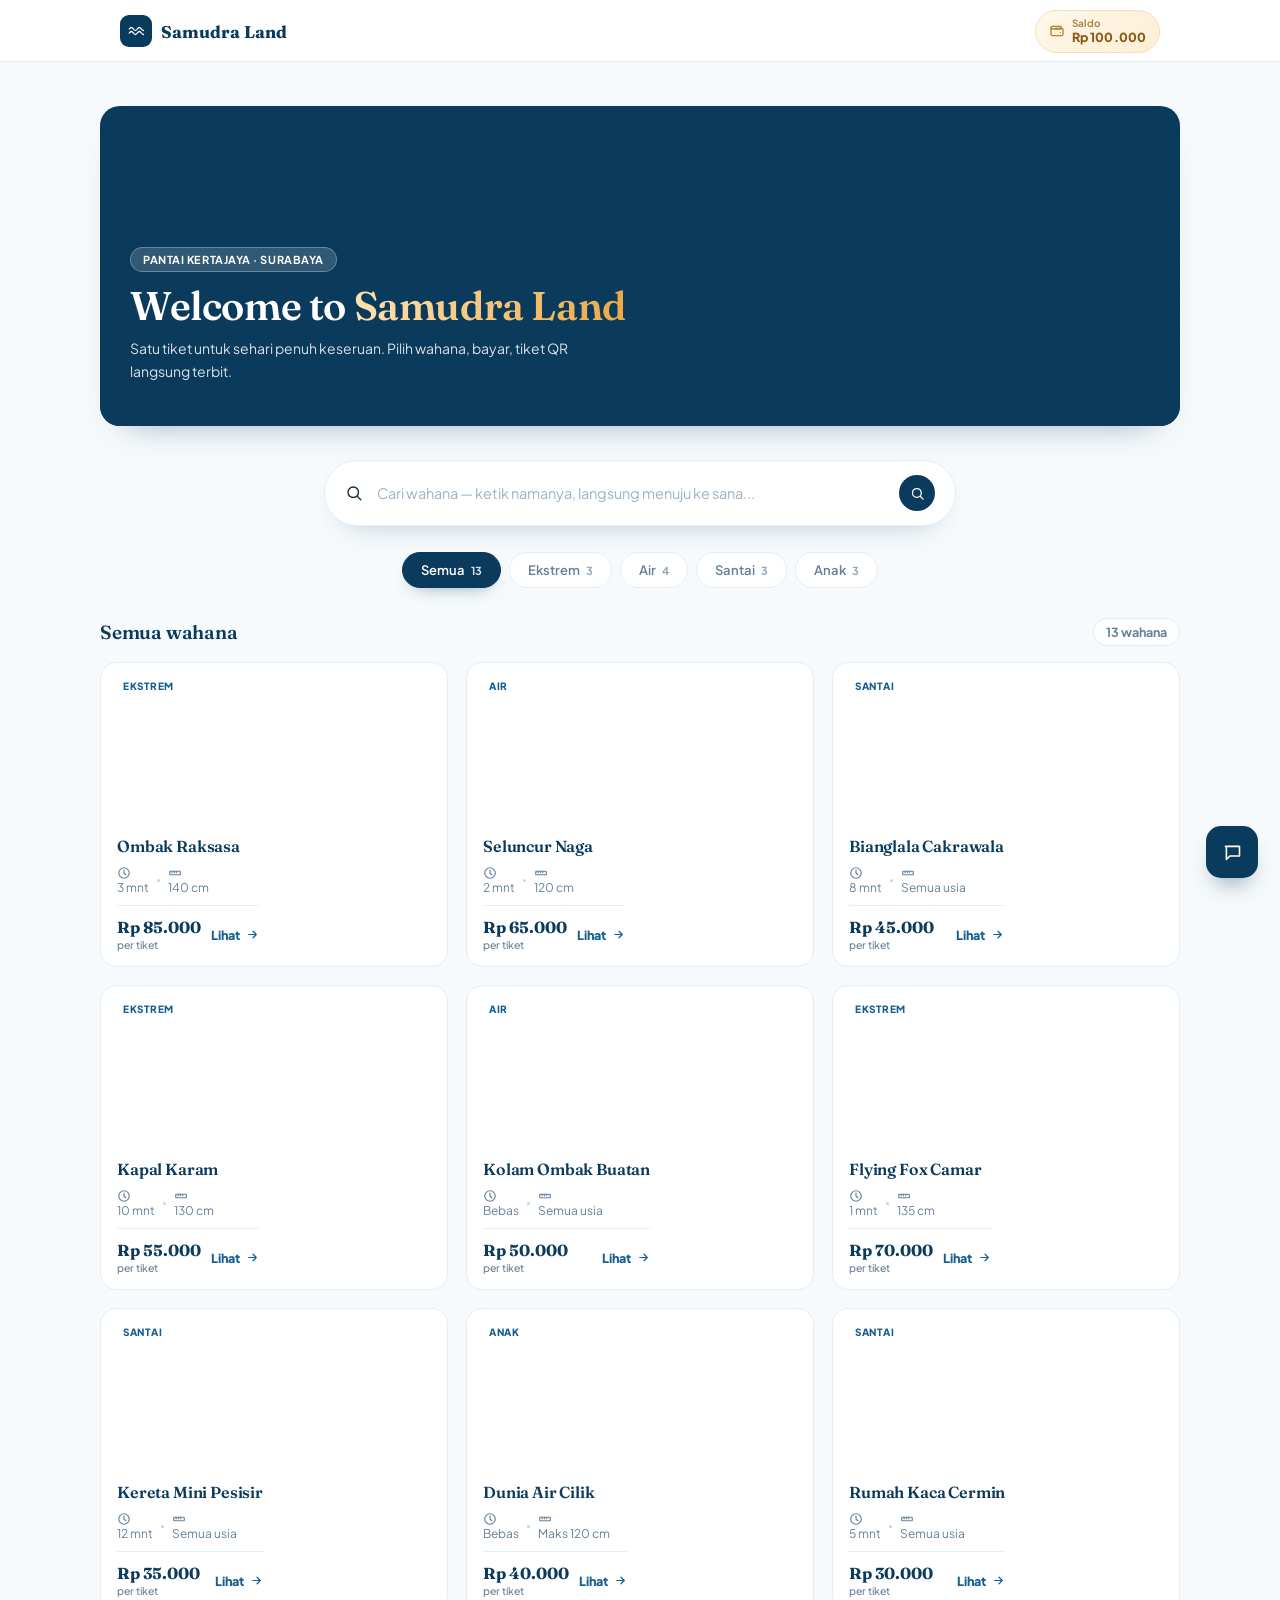
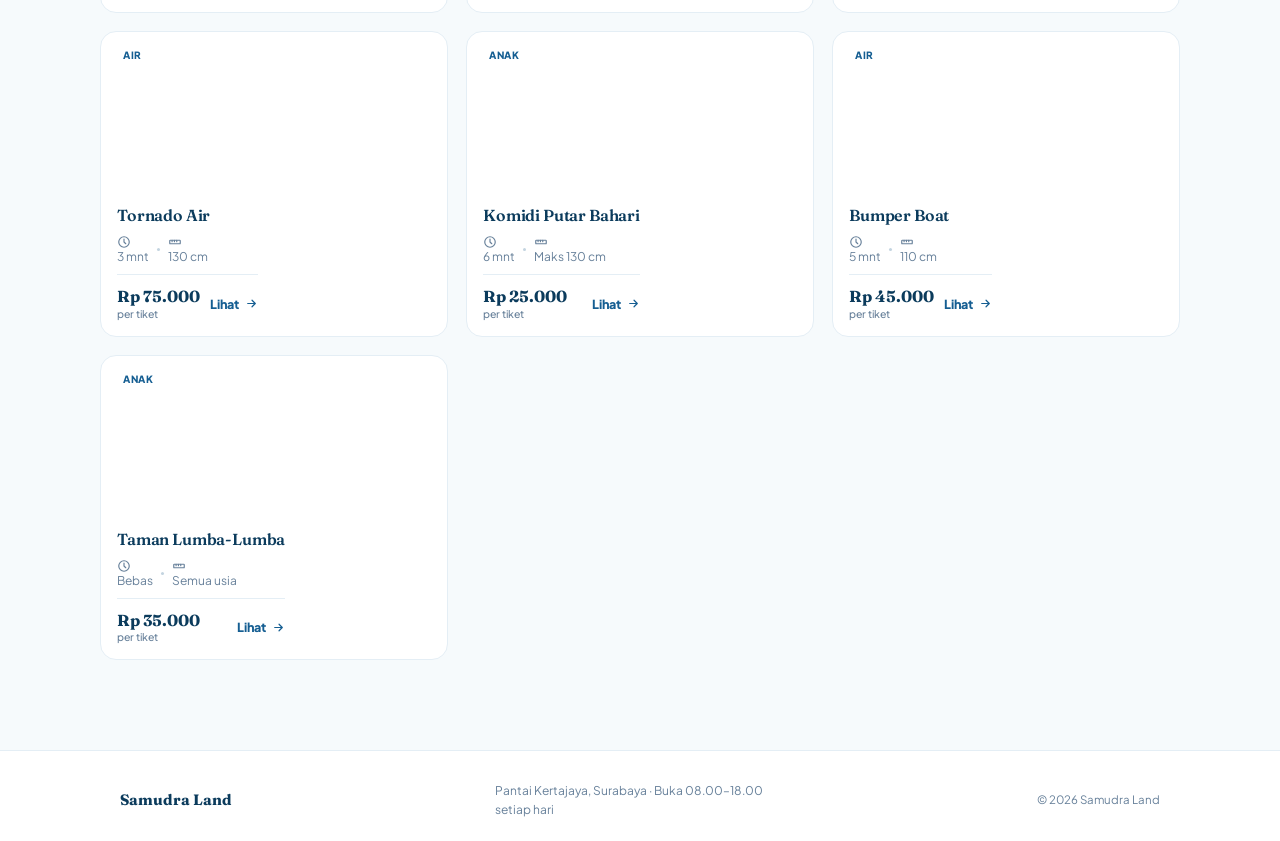
==== commit d2df16b3: "Update print statement from 'Hello' to 'Goodbye'" ====
--- a/index.html
+++ b/index.html
@@ -67,14 +67,8 @@
   display:flex;align-items:center;justify-content:center;color:#fff;
 }
 .brand-name{font-family:'Fraunces',serif;font-weight:700;font-size:17px;color:var(--blue-deep);}
-.nav-right{display:flex;align-items:center;gap:6px;}
-.nav-link{
-  padding:8px 13px;border-radius:9px;font-weight:600;font-size:13.5px;
-  color:var(--ink-soft);transition:background .15s,color .15s;
-}
-.nav-link.active,.nav-link:hover{background:var(--blue-pale);color:var(--blue-deep);}
-
-/* Saldo chip (pojok kanan atas) */
+.nav-right{display:flex;align-items:center;gap:10px;}
+
 .saldo-chip{
   display:flex;align-items:center;gap:7px;
   background:linear-gradient(135deg,#FFF7E9,#FDEFD6);
@@ -86,19 +80,6 @@
 }
 .saldo-chip svg{color:#B8801F;}
 .saldo-chip small{font-size:10px;font-weight:700;opacity:.7;display:block;line-height:1;margin-bottom:1px;}
-
-.nav-cart{
-  position:relative;display:flex;align-items:center;gap:7px;
-  padding:9px 14px;border-radius:9px;background:var(--blue-deep);color:#fff;
-  font-weight:700;font-size:13px;transition:background .15s;
-}
-.nav-cart:hover{background:var(--blue-primary);}
-.cart-badge{
-  position:absolute;top:-5px;right:-5px;background:var(--accent);color:var(--blue-deep);
-  font-size:10.5px;font-weight:800;border-radius:999px;min-width:17px;height:17px;
-  display:flex;align-items:center;justify-content:center;padding:0 4px;
-}
-.cart-badge.hidden{display:none;}
 
 /* ================= PAGES ================= */
 .page{display:none;min-height:calc(100vh - var(--nav-h));animation:fadeSlide .28s ease;}
@@ -154,37 +135,39 @@
 }
 @keyframes shimmer{to{background-position:220% 0;}}
 .hero-sub{color:rgba(255,255,255,.85);max-width:460px;font-size:14px;margin-bottom:16px;}
-.hero-cta{align-self:flex-start;}
 
 /* ================= SEARCH ================= */
-.search-wrap{position:relative;margin:-26px auto 0;max-width:660px;z-index:5;}
+.search-wrap{position:relative;margin:34px auto 0;max-width:640px;padding:0 4px;}
 .search-bar{
-  display:flex;align-items:center;gap:10px;background:#fff;
-  border:1px solid var(--line);border-radius:14px;padding:13px 16px;
-  box-shadow:0 14px 30px -18px rgba(11,59,92,.4);
+  display:flex;align-items:center;gap:12px;background:#fff;
+  border:1px solid var(--line);border-radius:999px;padding:14px 20px;
+  box-shadow:0 14px 30px -20px rgba(11,59,92,.35);
   transition:border-color .15s,box-shadow .15s;
 }
-.search-bar:focus-within{border-color:var(--blue-sky);box-shadow:0 16px 34px -16px rgba(21,94,146,.4);}
-.search-bar input{border:none;outline:none;flex:1;font-size:14.5px;background:transparent;color:var(--ink);}
+.search-bar:focus-within{border-color:var(--blue-sky);box-shadow:0 16px 34px -18px rgba(21,94,146,.4);}
+.search-bar input{
+  border:none;outline:none;flex:1;font-size:14.5px;
+  background:transparent;color:var(--ink);min-width:0;
+}
 .search-bar input::placeholder{color:#9DB2C4;}
-.search-bar .ic{color:var(--ink-soft);}
+.search-bar > .ic{color:var(--ink-soft);}
 .search-go{
-  background:var(--blue-deep);color:#fff;border-radius:9px;
-  width:34px;height:34px;display:flex;align-items:center;justify-content:center;
+  background:var(--blue-deep);color:#fff;border-radius:50%;
+  width:36px;height:36px;display:flex;align-items:center;justify-content:center;
   transition:background .15s;flex-shrink:0;
 }
 .search-go:hover{background:var(--blue-primary);}
 
 .suggest{
-  position:absolute;top:calc(100% + 8px);left:0;right:0;
-  background:#fff;border:1px solid var(--line);border-radius:14px;
-  box-shadow:0 22px 44px -24px rgba(11,59,92,.5);
+  position:absolute;top:calc(100% + 10px);left:4px;right:4px;
+  background:#fff;border:1px solid var(--line);border-radius:16px;
+  box-shadow:0 24px 46px -24px rgba(11,59,92,.5);
   overflow:hidden;display:none;z-index:20;
 }
 .suggest.show{display:block;animation:fadeSlide .18s ease;}
 .suggest-item{
   width:100%;display:flex;align-items:center;gap:12px;
-  padding:10px 14px;text-align:left;transition:background .12s;
+  padding:11px 14px;text-align:left;transition:background .12s;
   border-bottom:1px solid var(--line);
 }
 .suggest-item:last-child{border-bottom:none;}
@@ -196,11 +179,36 @@
 .suggest-price{font-family:'Fraunces',serif;font-weight:700;font-size:13px;color:var(--blue-deep);white-space:nowrap;}
 .suggest-empty{padding:16px;text-align:center;font-size:13px;color:var(--ink-soft);}
 
+/* ================= CATEGORY CHIPS ================= */
+.cat-bar{
+  display:flex;gap:8px;flex-wrap:wrap;justify-content:center;
+  margin:26px auto 8px;max-width:760px;padding:0 4px;
+}
+.cat-chip{
+  padding:9px 18px;border-radius:999px;
+  border:1.5px solid var(--line);background:#fff;
+  font-size:13px;font-weight:600;color:var(--ink-soft);
+  transition:all .15s ease;
+  white-space:nowrap;
+}
+.cat-chip:hover{border-color:var(--blue-sky);color:var(--blue-deep);}
+.cat-chip.active{
+  background:var(--blue-deep);color:#fff;border-color:var(--blue-deep);
+  box-shadow:0 8px 18px -12px rgba(11,59,92,.7);
+}
+.cat-chip .cat-count{
+  display:inline-block;margin-left:6px;font-size:11px;opacity:.7;font-weight:700;
+}
+.cat-chip.active .cat-count{opacity:.85;}
+
 /* ================= SECTIONS ================= */
-.section-label{display:flex;align-items:center;justify-content:space-between;margin:34px 0 16px;}
+.section-label{display:flex;align-items:center;justify-content:space-between;margin:30px 0 16px;}
 .section-label h2{font-size:19px;}
-.section-label a{font-size:13px;font-weight:700;color:var(--blue-primary);}
-.section-label a:hover{text-decoration:underline;}
+.section-label .result-count{
+  font-size:12.5px;font-weight:700;color:var(--ink-soft);
+  background:#fff;border:1px solid var(--line);
+  padding:5px 12px;border-radius:999px;
+}
 
 /* ================= CARDS ================= */
 .wahana-grid{display:grid;grid-template-columns:repeat(3,1fr);gap:18px;}
@@ -208,8 +216,10 @@
   background:#fff;border:1px solid var(--line);border-radius:var(--radius);
   overflow:hidden;display:flex;flex-direction:column;
   transition:border-color .18s,box-shadow .18s,transform .18s;
+  text-align:left;padding:0;cursor:pointer;width:100%;
 }
 .card:hover{border-color:var(--blue-sky);box-shadow:var(--shadow);transform:translateY(-3px);}
+.card:active{transform:translateY(-1px);}
 .card-media{
   position:relative;height:158px;
   background-color:#DCEAF3;background-size:cover;background-position:center;
@@ -234,6 +244,15 @@
 }
 .price{font-family:'Fraunces',serif;font-weight:700;font-size:16px;color:var(--blue-deep);line-height:1.1;}
 .price small{font-family:'Plus Jakarta Sans',sans-serif;font-weight:500;font-size:10.5px;color:var(--ink-soft);display:block;margin-top:2px;}
+.card-cta{
+  display:inline-flex;align-items:center;gap:6px;
+  font-size:12.5px;font-weight:800;color:var(--blue-primary);
+}
+.card:hover .card-cta{text-decoration:underline;}
+.empty-grid{
+  grid-column:1/-1;text-align:center;padding:60px 20px;
+  color:var(--ink-soft);font-size:14px;
+}
 
 /* ================= BUTTONS ================= */
 .btn{
@@ -253,14 +272,6 @@
 .btn-block{width:100%;}
 .btn-sm{padding:9px 16px;font-size:12.5px;border-radius:9px;}
 .btn[disabled]{opacity:.5;pointer-events:none;}
-
-/* ================= FILTER CHIPS ================= */
-.filters{display:flex;gap:8px;margin-bottom:22px;flex-wrap:wrap;}
-.chip{
-  padding:8px 16px;border-radius:999px;border:1px solid var(--line);
-  font-size:13px;font-weight:600;color:var(--ink-soft);background:#fff;transition:all .15s;
-}
-.chip.active,.chip:hover{background:var(--blue-deep);color:#fff;border-color:var(--blue-deep);}
 
 /* ================= DETAIL ================= */
 .detail-back{display:inline-flex;align-items:center;gap:7px;font-size:13.5px;font-weight:700;color:var(--blue-primary);margin-bottom:18px;}
@@ -294,32 +305,18 @@
 .detail-subtotal{display:flex;justify-content:space-between;align-items:center;font-size:13.5px;color:var(--ink-soft);margin-bottom:16px;padding-top:14px;border-top:1px solid var(--line);}
 .detail-subtotal b{color:var(--blue-deep);font-family:'Fraunces',serif;font-size:18px;}
 
-/* ================= CART BAR ================= */
-#cartBar{
-  position:fixed;left:0;right:0;bottom:-120px;z-index:50;
-  background:var(--blue-deep);color:#fff;padding:14px 0;
-  transition:bottom .3s cubic-bezier(.22,.9,.3,1);
-  box-shadow:0 -12px 30px -18px rgba(11,59,92,.7);
-}
-#cartBar.show{bottom:0;}
-.cartbar-inner{max-width:1080px;margin:0 auto;padding:0 20px;display:flex;align-items:center;justify-content:space-between;gap:16px;flex-wrap:wrap;}
-.cartbar-info b{font-family:'Fraunces',serif;font-size:17px;}
-.cartbar-info span{font-size:12px;opacity:.72;display:block;}
-
 /* ================= PAYMENT ================= */
 .pay-layout{display:grid;grid-template-columns:1fr .85fr;gap:22px;align-items:flex-start;}
 .card-panel{background:#fff;border:1px solid var(--line);border-radius:var(--radius);padding:24px;box-shadow:var(--shadow-sm);}
 .card-panel h3{font-size:16px;margin-bottom:14px;}
-.cart-item-row{display:flex;align-items:center;gap:12px;padding:12px 0;border-bottom:1px solid var(--line);}
-.cart-item-row:last-child{border-bottom:none;}
-.cart-item-media{width:52px;height:52px;border-radius:11px;background-size:cover;background-position:center;background-color:var(--blue-pale);flex-shrink:0;}
-.cart-item-info{flex:1;min-width:0;}
-.cart-item-info b{display:block;font-size:14px;color:var(--ink);}
-.cart-item-info span{font-size:12px;color:var(--ink-soft);}
-.cart-item-right{display:flex;align-items:center;gap:10px;}
-.cart-item-right .amt{font-family:'Fraunces',serif;font-weight:700;color:var(--blue-deep);font-size:14px;}
-.cart-item-remove{color:var(--danger);opacity:.75;transition:opacity .15s;}
-.cart-item-remove:hover{opacity:1;}
+.order-line{display:flex;align-items:center;gap:12px;padding:12px 0;border-bottom:1px solid var(--line);}
+.order-line:last-child{border-bottom:none;}
+.order-line .thumb{width:52px;height:52px;border-radius:11px;background-size:cover;background-position:center;background-color:var(--blue-pale);flex-shrink:0;}
+.order-line .info{flex:1;min-width:0;}
+.order-line .info b{display:block;font-size:14px;color:var(--ink);}
+.order-line .info span{font-size:12px;color:var(--ink-soft);}
+.order-line .amt{font-family:'Fraunces',serif;font-weight:700;color:var(--blue-deep);font-size:14px;}
+
 .field{display:flex;flex-direction:column;gap:6px;margin-bottom:14px;}
 .field label{font-size:12.5px;font-weight:700;color:var(--blue-deep);}
 .field input{
@@ -346,8 +343,6 @@
 .nota-row{display:flex;justify-content:space-between;gap:12px;font-size:13.5px;padding:6px 0;color:var(--ink);}
 .nota-row.sub{color:var(--ink-soft);font-size:12.5px;}
 .nota-total{display:flex;justify-content:space-between;padding-top:13px;margin-top:6px;border-top:1.5px solid var(--blue-deep);font-family:'Fraunces',serif;font-weight:700;font-size:18px;color:var(--blue-deep);}
-.empty-note{text-align:center;padding:64px 20px;color:var(--ink-soft);}
-.empty-note .qi-icon{width:54px;height:54px;border-radius:16px;background:var(--blue-pale);color:var(--blue-primary);display:flex;align-items:center;justify-content:center;margin:0 auto 16px;}
 
 /* ================= TICKET ================= */
 .tabs{display:flex;gap:8px;margin-bottom:22px;}
@@ -375,7 +370,7 @@
 .qr-box img{width:100%;height:100%;object-fit:contain;}
 .ticket-stub small{font-size:10px;letter-spacing:.03em;opacity:.8;text-align:center;}
 @media print{
-  #navbar,#chatWidget,.tabs,footer,#cartBar,.no-print{display:none!important;}
+  #navbar,#chatWidget,.tabs,footer,.no-print{display:none!important;}
   body{background:#fff;}
   .page{display:none;min-height:0;}
   .page.active{display:block;}
@@ -441,7 +436,7 @@
 .msg.assistant{background:#fff;border:1px solid var(--line);align-self:flex-start;color:var(--ink);border-bottom-left-radius:4px;}
 .msg.user{background:var(--blue-deep);color:#fff;align-self:flex-end;border-bottom-right-radius:4px;}
 .chat-input-row{display:flex;border-top:1px solid var(--line);padding:9px;gap:8px;background:#fff;}
-.chat-input-row input{flex:1;border:1.5px solid var(--line);border-radius:10px;padding:9px 12px;font-size:12.5px;font-family:inherit;background:#FAFCFE;}
+.chat-input-row input{flex:1;border:1.5px solid var(--line);border-radius:10px;padding:9px 12px;font-size:12.5px;font-family:inherit;background:#FAFCFE;min-width:0;}
 .chat-input-row input:focus{outline:none;border-color:var(--blue-sky);background:#fff;}
 .chat-send{width:36px;height:36px;border-radius:10px;background:var(--blue-deep);color:#fff;display:flex;align-items:center;justify-content:center;flex-shrink:0;transition:background .15s;}
 .chat-send:hover{background:var(--blue-primary);}
@@ -466,15 +461,14 @@
   .ticket-stub{border-left:none;border-top:1px dashed rgba(255,255,255,.3);}
 }
 @media(max-width:680px){
-  .nav-link{display:none;}
   .brand-name{font-size:15px;}
   .saldo-chip{padding:6px 11px;font-size:11.5px;}
   .hero{height:290px;border-radius:16px;}
   .hero-content{padding:22px;}
-  .search-wrap{margin-top:-22px;padding:0 4px;}
+  .search-wrap{margin-top:26px;}
+  .cat-bar{justify-content:flex-start;overflow-x:auto;flex-wrap:nowrap;padding-bottom:6px;-webkit-overflow-scrolling:touch;}
+  .cat-bar::-webkit-scrollbar{display:none;}
   .wahana-grid,.pay-methods{grid-template-columns:1fr;}
-  .filters{gap:6px;}
-  .chip{padding:7px 14px;font-size:12.5px;}
   .stat-row{grid-template-columns:1fr 1fr;}
   .detail-price-row{flex-direction:column;align-items:flex-start;}
   #chatPanel{width:calc(100vw - 32px);right:-8px;}
@@ -493,10 +487,7 @@
       <div class="brand-name">Samudra Land</div>
     </div>
     <div class="nav-right">
-      <a class="nav-link active" data-nav="home" onclick="goToPage('home')">Beranda</a>
-      <a class="nav-link" data-nav="wahana" onclick="goToPage('wahana')">Wahana</a>
       <div class="saldo-chip" id="saldoChip" title="Saldo Samudra"></div>
-      <button class="nav-cart" onclick="handleCartNavClick()" id="navCartBtn"></button>
     </div>
   </div>
 </nav>
@@ -516,7 +507,6 @@
           <span class="hero-tag">Pantai Kertajaya · Surabaya</span>
           <h1 class="hero-title">Welcome to <span class="grad">Samudra Land</span></h1>
           <p class="hero-sub">Satu tiket untuk sehari penuh keseruan. Pilih wahana, bayar, tiket QR langsung terbit.</p>
-          <button class="btn btn-accent hero-cta" onclick="goToPage('wahana')">Pilih wahana sekarang</button>
         </div>
       </div>
     </div>
@@ -533,35 +523,22 @@
       <div class="suggest" id="searchSuggest"></div>
     </div>
 
+    <!-- CATEGORY CHIPS -->
+    <div class="cat-bar" id="catBar"></div>
+
     <div class="section-label">
-      <h2>Wahana favorit</h2>
-      <a href="#" onclick="goToPage('wahana');return false;">Lihat semua</a>
-    </div>
-    <div class="wahana-grid" id="homeWahanaGrid"></div>
-
-    <div class="section-label">
-      <h2>Area bermain air</h2>
-    </div>
-    <div class="wahana-grid" id="homeWaterGrid"></div>
-
-  </div>
-</section>
-
-<!-- ============ WAHANA LIST ============ -->
-<section class="page" id="page-wahana">
-  <div class="container page-pad" style="padding-bottom:140px;">
-    <div class="section-label" style="margin-top:0;">
-      <h2>Pilih wahana</h2>
-    </div>
-    <div class="filters" id="filterChips"></div>
+      <h2 id="sectionTitle">Semua wahana</h2>
+      <span class="result-count" id="resultCount">13 wahana</span>
+    </div>
     <div class="wahana-grid" id="wahanaGrid"></div>
+
   </div>
 </section>
 
 <!-- ============ WAHANA DETAIL ============ -->
 <section class="page" id="page-detail">
   <div class="container page-pad">
-    <a href="#" class="detail-back" onclick="goToPage('wahana');return false;"><span id="icBack"></span> Kembali ke daftar wahana</a>
+    <a href="#" class="detail-back" onclick="goToPage('home');return false;"><span id="icBack"></span> Kembali ke beranda</a>
     <div class="detail-layout">
       <div class="detail-media" id="detailMedia">
         <span class="detail-media-tag" id="detailTag"></span>
@@ -583,7 +560,7 @@
             </div>
           </div>
           <div class="detail-subtotal"><span>Subtotal</span><b id="detailSubtotal">Rp 0</b></div>
-          <button class="btn btn-primary btn-block" onclick="buyFromDetail()">Beli</button>
+          <button class="btn btn-primary btn-block" onclick="buyFromDetail()">Lanjut ke pembayaran</button>
         </div>
       </div>
     </div>
@@ -595,18 +572,12 @@
   <div class="container page-pad">
     <div class="section-label" style="margin-top:0;"><h2>Pembayaran</h2></div>
 
-    <div id="payEmptyState" class="empty-note hidden">
-      <div class="qi-icon" id="icEmptyCart"></div>
-      <p>Keranjang kamu masih kosong.</p>
-      <div style="margin-top:16px;"><button class="btn btn-primary" onclick="goToPage('wahana')">Pilih wahana</button></div>
-    </div>
-
     <div class="pay-layout" id="payLayout">
       <div>
         <div class="card-panel" style="margin-bottom:18px;">
           <h3>Ringkasan pesanan</h3>
-          <div id="cartItemsList"></div>
-          <button class="btn btn-ghost btn-sm" style="margin-top:14px;" onclick="goToPage('wahana')">Tambah wahana lain</button>
+          <div id="orderLineList"></div>
+          <button class="btn btn-ghost btn-sm" style="margin-top:14px;" onclick="goToPage('home')">Pilih wahana lain</button>
         </div>
 
         <div class="card-panel">
@@ -654,17 +625,6 @@
 </section>
 
 </main>
-
-<!-- ============ CART BAR ============ -->
-<div id="cartBar">
-  <div class="cartbar-inner">
-    <div class="cartbar-info">
-      <b id="cartBarTotal">Rp 0</b>
-      <span id="cartBarCount">0 tiket dipilih</span>
-    </div>
-    <button class="btn btn-accent" onclick="goToPage('pembayaran')">Lanjut ke pembayaran</button>
-  </div>
-</div>
 
 <!-- ============ ADMIN (hidden route) ============ -->
 <div id="adminOverlay">
@@ -772,12 +732,17 @@
     headset: '<path d="M4 13v-1a8 8 0 0 1 16 0v1"/><rect x="2" y="13" width="5" height="7" rx="2"/><rect x="17" y="13" width="5" height="7" rx="2"/>',
     mappin: '<path d="M12 22s7-7.5 7-12a7 7 0 0 0-14 0c0 4.5 7 12 7 12Z"/><circle cx="12" cy="10" r="2.3"/>',
     back: '<path d="M19 12H5M11 6l-6 6 6 6"/>',
-    trash: '<path d="M4 7h16M9 7V4h6v3M6 7l1 13h10l1-13"/>'
+    arrow: '<path d="M5 12h14M13 6l6 6-6 6"/>',
+    mirror: '<rect x="4" y="3" width="16" height="18" rx="2"/><path d="M4 12h16M12 3v18" stroke-dasharray="2 3"/>',
+    tornado: '<path d="M4 6h16M6 10h12M8 14h8M10 18h4"/>',
+    carousel: '<path d="M12 3v18M4 8h16M4 16h16"/><circle cx="12" cy="8" r="1.5" fill="currentColor" stroke="none"/><path d="M4 8 8 4M20 8l-4-4M4 16l4 4M20 16l-4 4"/>',
+    boat: '<path d="M3 15h18l-2 5H5l-2-5Z"/><path d="M12 3v12M7 8h10M7 12h10"/>',
+    seal: '<circle cx="12" cy="10" r="4"/><path d="M8 14c-2 2-3 5-3 7M16 14c2 2 3 5 3 7"/><circle cx="10.5" cy="9.5" r=".6" fill="currentColor" stroke="none"/><circle cx="13.5" cy="9.5" r=".6" fill="currentColor" stroke="none"/>'
   };
   return '<svg class="ic" width="'+size+'" height="'+size+'" viewBox="0 0 24 24" fill="none" stroke="currentColor" stroke-width="'+sw+'" stroke-linecap="round" stroke-linejoin="round">'+(p[name]||'')+'</svg>';
 }
 
-/* ================= DATA ================= */
+/* ================= DATA — 13 WAHANA ================= */
 const WAHANA = [
   {id:'ombak-raksasa', nama:'Ombak Raksasa', kategori:'Ekstrem', harga:85000, durasi:'3 mnt', tinggi:'140 cm', ic:'coaster', seed:'coaster-ride', desc:'Roller coaster tercepat di Samudra Land, menukik tajam menghadap laut lepas. Melewati tiga putaran penuh dengan kecepatan tinggi, cocok untuk pencari sensasi ekstrem.'},
   {id:'seluncur-naga', nama:'Seluncur Naga', kategori:'Air', harga:65000, durasi:'2 mnt', tinggi:'120 cm', ic:'wave', seed:'water-slide', desc:'Perosotan air sepanjang 80 meter dengan tikungan berliku menyerupai tubuh naga. Meluncur dari ketinggian menuju kolam penampungan yang segar.'},
@@ -786,7 +751,12 @@
   {id:'kolam-ombak', nama:'Kolam Ombak Buatan', kategori:'Air', harga:50000, durasi:'Bebas', tinggi:'Semua usia', ic:'droplet', seed:'wave-pool', desc:'Kolam ombak buatan dengan gelombang yang dihasilkan setiap 15 menit sekali, memberi sensasi bermain ombak seperti di laut sungguhan.'},
   {id:'flying-fox', nama:'Flying Fox Camar', kategori:'Ekstrem', harga:70000, durasi:'1 mnt', tinggi:'135 cm', ic:'zipline', seed:'zipline-ride', desc:'Meluncur sejauh 250 meter di atas kanopi pantai dengan kecepatan angin laut yang menyegarkan.'},
   {id:'kereta-mini', nama:'Kereta Mini Pesisir', kategori:'Santai', harga:35000, durasi:'12 mnt', tinggi:'Semua usia', ic:'train', seed:'mini-train', desc:'Kereta wisata yang berkeliling seluruh area Samudra Land, melewati semua zona wahana sambil menikmati suasana pantai.'},
-  {id:'dunia-air-cilik', nama:'Dunia Air Cilik', kategori:'Anak', harga:40000, durasi:'Bebas', tinggi:'Maks 120 cm', ic:'droplet', seed:'kids-water', desc:'Area bermain air khusus anak dengan kedalaman aman dan berbagai wahana mini yang ramah untuk si kecil.'}
+  {id:'dunia-air-cilik', nama:'Dunia Air Cilik', kategori:'Anak', harga:40000, durasi:'Bebas', tinggi:'Maks 120 cm', ic:'droplet', seed:'kids-water', desc:'Area bermain air khusus anak dengan kedalaman aman dan berbagai wahana mini yang ramah untuk si kecil.'},
+  {id:'rumah-cermin', nama:'Rumah Kaca Cermin', kategori:'Santai', harga:30000, durasi:'5 mnt', tinggi:'Semua usia', ic:'mirror', seed:'mirror-house', desc:'Labirin cermin yang memantulkan cahaya ke segala arah. Menantang orientasi dan cocok untuk foto-foto unik bersama keluarga.'},
+  {id:'tornado-air', nama:'Tornado Air', kategori:'Air', harga:75000, durasi:'3 mnt', tinggi:'130 cm', ic:'tornado', seed:'tornado-slide', desc:'Perosotan berbentuk corong raksasa yang berputar sebelum menjatuhkan pengunjung ke kolam di bawahnya. Sensasi berputar tiada henti.'},
+  {id:'komidi-putar', nama:'Komidi Putar Bahari', kategori:'Anak', harga:25000, durasi:'6 mnt', tinggi:'Maks 130 cm', ic:'carousel', seed:'carousel-ride', desc:'Komidi putar klasik dengan tema makhluk laut — kuda laut, kura-kura, dan ikan warna-warni. Aman dan ceria untuk anak-anak.'},
+  {id:'bumper-boat', nama:'Bumper Boat', kategori:'Air', harga:45000, durasi:'5 mnt', tinggi:'110 cm', ic:'boat', seed:'bumper-boat', desc:'Perahu kecil yang bisa ditabrakkan satu sama lain di kolam dangkal. Seru untuk dimainkan bersama teman atau keluarga.'},
+  {id:'taman-lumba', nama:'Taman Lumba-Lumba', kategori:'Anak', harga:35000, durasi:'Bebas', tinggi:'Semua usia', ic:'seal', seed:'dolphin-park', desc:'Area interaktif dengan pertunjukan lumba-lumba mini, kolam sentuh, dan taman edukasi tentang kehidupan laut.'}
 ];
 const PAY_METHODS = [
   {id:'saldo', label:'Saldo Samudra', ic:'wallet'},
@@ -798,26 +768,23 @@
 const ADMIN_FEE = 5000;
 
 /* ================= STATE ================= */
-let cart = {};
+let activeCat = 'Semua';
 let selectedPayment = null;
 let currentOrder = null;
-let activeFilter = 'Semua';
 let chatHistory = [];
 let currentDetailId = null;
 let detailQty = 1;
-let saldo = 100000;                 /* Saldo awal */
+let saldo = 100000;
 let searchTimer = null;
+let pendingOrder = null;
 
 /* ================= HELPERS ================= */
 function formatRupiah(n){ return 'Rp ' + n.toLocaleString('id-ID'); }
-function cartCount(){ return Object.values(cart).reduce((a,b)=>a+b,0); }
-function cartTotal(){
-  return Object.entries(cart).reduce((sum,[id,qty])=>{
-    const w = WAHANA.find(x=>x.id===id);
-    return sum + (w ? w.harga*qty : 0);
-  },0);
-}
 function bgUrl(w){ return "url('https://picsum.photos/seed/"+w.seed+"/700/460')"; }
+function getCategories(){
+  const set = new Set(WAHANA.map(w=>w.kategori));
+  return ['Semua', ...set];
+}
 
 /* ================= SALDO ================= */
 function renderSaldo(){
@@ -829,32 +796,11 @@
 function goToPage(id){
   document.querySelectorAll('.page').forEach(p=>p.classList.remove('active'));
   document.getElementById('page-'+id).classList.add('active');
-  document.querySelectorAll('.nav-link').forEach(l=>l.classList.remove('active'));
-  const navEl = document.querySelector('.nav-link[data-nav="'+id+'"]');
-  if(navEl) navEl.classList.add('active');
   window.scrollTo({top:0,behavior:'smooth'});
   if(id==='pembayaran') renderPaymentPage();
-  updateCartBarVisibility();
-}
-function handleCartNavClick(){
-  if(cartCount()===0){ goToPage('wahana'); } else { goToPage('pembayaran'); }
-}
-function updateCartBarVisibility(){
-  const bar = document.getElementById('cartBar');
-  const onWahana = document.getElementById('page-wahana').classList.contains('active');
-  const onDetail = document.getElementById('page-detail').classList.contains('active');
-  if(cartCount()>0 && (onWahana || onDetail)){ bar.classList.add('show'); }
-  else { bar.classList.remove('show'); }
-  document.getElementById('cartBarTotal').textContent = formatRupiah(cartTotal());
-  document.getElementById('cartBarCount').textContent = cartCount() + ' tiket dipilih';
-  const badge = document.getElementById('cartBadge');
-  if(badge){
-    if(cartCount()>0){ badge.classList.remove('hidden'); badge.textContent = cartCount(); }
-    else { badge.classList.add('hidden'); }
-  }
-}
-
-/* ================= SEARCH: langsung menuju wahana ================= */
+}
+
+/* ================= SEARCH ================= */
 function findMatches(q){
   const s = q.toLowerCase();
   return WAHANA.filter(w =>
@@ -887,11 +833,8 @@
   const q = document.getElementById('searchInput').value.trim();
   clearTimeout(searchTimer);
   if(!q){ hideSuggestions(); return; }
-
   const matches = findMatches(q);
   renderSuggestions(matches);
-
-  /* Kalau hanya ada satu kemungkinan → otomatis menuju wahana itu */
   if(matches.length === 1){
     searchTimer = setTimeout(()=>{ pickSuggestion(matches[0].id); }, 750);
   }
@@ -912,25 +855,46 @@
   document.getElementById('searchInput').value = '';
   openDetail(id);
 }
-function setFilterAndGo(cat){
-  activeFilter = cat;
-  renderFilterChips();
+
+/* ================= CATEGORY CHIPS ================= */
+function renderCatBar(){
+  const cats = getCategories();
+  const bar = document.getElementById('catBar');
+  bar.innerHTML = cats.map(c=>{
+    const count = c === 'Semua' ? WAHANA.length : WAHANA.filter(w=>w.kategori===c).length;
+    const isActive = c === activeCat;
+    return `<button class="cat-chip ${isActive?'active':''}" onclick="setCategory('${c}')">
+      ${c}<span class="cat-count">${count}</span>
+    </button>`;
+  }).join('');
+}
+function setCategory(cat){
+  activeCat = cat;
+  renderCatBar();
   renderWahanaGrid();
-  goToPage('wahana');
-}
-
-/* ================= QUICK MENU (dipakai modal & chat) ================= */
-function goToMyTicket(){
-  if(currentOrder){ renderTicketPage(); goToPage('tiket'); }
-  else { goToPage('wahana'); }
-}
+}
+function renderWahanaGrid(){
+  const list = activeCat === 'Semua'
+    ? WAHANA
+    : WAHANA.filter(w=>w.kategori===activeCat);
+  const grid = document.getElementById('wahanaGrid');
+  grid.innerHTML = list.length
+    ? list.map(wahanaCardHTML).join('')
+    : '<div class="empty-grid">Belum ada wahana di kategori ini.</div>';
+  document.getElementById('sectionTitle').textContent =
+    activeCat === 'Semua' ? 'Semua wahana' : 'Wahana · ' + activeCat;
+  document.getElementById('resultCount').textContent =
+    list.length + ' wahana';
+}
+
+/* ================= INFO MODAL ================= */
 function openInfoModal(){ document.getElementById('infoModalWrap').classList.add('show'); }
 function closeInfoModal(){ document.getElementById('infoModalWrap').classList.remove('show'); }
 
 /* ================= CARDS ================= */
 function wahanaCardHTML(w){
   return `
-  <article class="card">
+  <button class="card" onclick="openDetail('${w.id}')">
     <div class="card-media" style="background-image:${bgUrl(w)};">
       <span class="card-tag">${w.kategori}</span>
     </div>
@@ -943,26 +907,10 @@
       </div>
       <div class="card-foot">
         <div class="price">${formatRupiah(w.harga)}<small>per tiket</small></div>
-        <button class="btn btn-primary btn-sm" onclick="openDetail('${w.id}')">Beli Tiket</button>
-      </div>
-    </div>
-  </article>`;
-}
-function renderHomeGrid(){
-  document.getElementById('homeWahanaGrid').innerHTML = WAHANA.slice(0,3).map(wahanaCardHTML).join('');
-  const air = WAHANA.filter(w=>w.kategori==='Air').slice(0,3);
-  document.getElementById('homeWaterGrid').innerHTML = air.map(wahanaCardHTML).join('');
-}
-function renderFilterChips(){
-  const cats = ['Semua', ...new Set(WAHANA.map(w=>w.kategori))];
-  document.getElementById('filterChips').innerHTML = cats.map(c=>
-    `<button class="chip ${c===activeFilter?'active':''}" onclick="setFilter('${c}')">${c}</button>`
-  ).join('');
-}
-function setFilter(c){ activeFilter = c; renderFilterChips(); renderWahanaGrid(); }
-function renderWahanaGrid(){
-  const list = activeFilter==='Semua' ? WAHANA : WAHANA.filter(w=>w.kategori===activeFilter);
-  document.getElementById('wahanaGrid').innerHTML = list.map(wahanaCardHTML).join('');
+        <span class="card-cta">Lihat <span style="display:inline-flex;">${icon('arrow',13,2.2)}</span></span>
+      </div>
+    </div>
+  </button>`;
 }
 
 /* ================= DETAIL PAGE ================= */
@@ -996,14 +944,16 @@
 }
 function buyFromDetail(){
   if(!currentDetailId) return;
-  cart[currentDetailId] = (cart[currentDetailId] || 0) + detailQty;
-  updateCartBarVisibility();
+  const w = WAHANA.find(x=>x.id===currentDetailId);
+  pendingOrder = { wahana: w, qty: detailQty, subtotal: w.harga*detailQty };
+  selectedPayment = null;
   goToPage('pembayaran');
 }
 
 /* ================= PAYMENT PAGE ================= */
 function renderPayMethods(){
-  const total = cartTotal() + ADMIN_FEE;
+  const subtotal = pendingOrder ? pendingOrder.subtotal : 0;
+  const total = subtotal + ADMIN_FEE;
   document.getElementById('payMethods').innerHTML = PAY_METHODS.map(m=>{
     const isSaldo = m.id === 'saldo';
     const disabled = isSaldo && total > saldo;
@@ -1016,65 +966,42 @@
 }
 function selectPayment(id){ selectedPayment = id; renderPayMethods(); }
 
-function removeFromCart(id){
-  delete cart[id];
-  updateCartBarVisibility();
-  renderPaymentPage();
-}
-
 function renderPaymentPage(){
-  const empty = document.getElementById('payEmptyState');
-  const layout = document.getElementById('payLayout');
-  if(cartCount()===0){
-    empty.classList.remove('hidden'); layout.classList.add('hidden');
-    document.getElementById('icEmptyCart').innerHTML = icon('cart',26,1.8);
-    return;
-  }
-  empty.classList.add('hidden'); layout.classList.remove('hidden');
-
-  /* pilih otomatis saldo kalau cukup */
+  if(!pendingOrder){ goToPage('home'); return; }
+  const w = pendingOrder.wahana;
+  const total = pendingOrder.subtotal + ADMIN_FEE;
+
   if(!selectedPayment){
-    selectedPayment = (saldo >= cartTotal()+ADMIN_FEE) ? 'saldo' : 'qris';
+    selectedPayment = (saldo >= total) ? 'saldo' : 'qris';
   }
   renderPayMethods();
 
-  const items = Object.entries(cart).map(([id,qty])=>{
-    const w = WAHANA.find(x=>x.id===id);
-    return {w, qty, subtotal: w.harga*qty};
-  });
-
-  document.getElementById('cartItemsList').innerHTML = items.map(it=>`
-    <div class="cart-item-row">
-      <div class="cart-item-media" style="background-image:${bgUrl(it.w)};"></div>
-      <div class="cart-item-info">
-        <b>${it.w.nama}</b>
-        <span>${it.qty} tiket × ${formatRupiah(it.w.harga)}</span>
-      </div>
-      <div class="cart-item-right">
-        <span class="amt">${formatRupiah(it.subtotal)}</span>
-        <button class="cart-item-remove" onclick="removeFromCart('${it.w.id}')">${icon('trash',17,1.8)}</button>
-      </div>
-    </div>
-  `).join('');
-
-  document.getElementById('notaItems').innerHTML = items.map(it=>
-    `<div class="nota-row"><span>${it.w.nama} × ${it.qty}</span><span>${formatRupiah(it.subtotal)}</span></div>`
-  ).join('');
-  const total = cartTotal() + ADMIN_FEE;
+  document.getElementById('orderLineList').innerHTML = `
+    <div class="order-line">
+      <div class="thumb" style="background-image:${bgUrl(w)}"></div>
+      <div class="info">
+        <b>${w.nama}</b>
+        <span>${pendingOrder.qty} tiket × ${formatRupiah(w.harga)}</span>
+      </div>
+      <div class="amt">${formatRupiah(pendingOrder.subtotal)}</div>
+    </div>`;
+
+  document.getElementById('notaItems').innerHTML =
+    `<div class="nota-row"><span>${w.nama} × ${pendingOrder.qty}</span><span>${formatRupiah(pendingOrder.subtotal)}</span></div>`;
   document.getElementById('notaFee').textContent = formatRupiah(ADMIN_FEE);
   document.getElementById('notaTotal').textContent = formatRupiah(total);
   document.getElementById('notaDate').textContent = new Date().toLocaleDateString('id-ID',{day:'numeric',month:'long',year:'numeric'});
 }
 
 async function handleBayar(){
-  if(cartCount()===0) return;
+  if(!pendingOrder) return;
   const nama = document.getElementById('inpNama').value.trim();
   const hp = document.getElementById('inpHp').value.trim();
   const errEl = document.getElementById('payError');
   if(!nama || !hp){ errEl.textContent = 'Nama dan nomor HP wajib diisi.'; errEl.style.display='block'; return; }
   if(!selectedPayment){ errEl.textContent = 'Pilih metode pembayaran terlebih dahulu.'; errEl.style.display='block'; return; }
 
-  const total = cartTotal() + ADMIN_FEE;
+  const total = pendingOrder.subtotal + ADMIN_FEE;
   if(selectedPayment === 'saldo' && total > saldo){
     errEl.textContent = 'Saldo kamu tidak cukup. Pilih metode pembayaran lain.';
     errEl.style.display='block'; return;
@@ -1086,10 +1013,11 @@
   await new Promise(r=>setTimeout(r,900));
 
   const id = 'SBL' + Date.now().toString().slice(-8);
-  const items = Object.entries(cart).map(([wid,qty])=>{
-    const w = WAHANA.find(x=>x.id===wid);
-    return {wahanaId:w.id, nama:w.nama, harga:w.harga, qty, subtotal:w.harga*qty};
-  });
+  const w = pendingOrder.wahana;
+  const items = [{
+    wahanaId: w.id, nama: w.nama, harga: w.harga,
+    qty: pendingOrder.qty, subtotal: pendingOrder.subtotal
+  }];
 
   currentOrder = {
     id, nama, hp,
@@ -1098,7 +1026,6 @@
     waktu: new Date().toISOString()
   };
 
-  /* potong saldo kalau bayar pakai saldo */
   if(selectedPayment === 'saldo'){
     saldo = Math.max(0, saldo - total);
     renderSaldo();
@@ -1106,10 +1033,9 @@
 
   await saveOrder(currentOrder);
 
-  cart = {};
+  pendingOrder = null;
   selectedPayment = null;
   btn.disabled = false; btn.textContent = 'Bayar sekarang';
-  updateCartBarVisibility();
   renderTicketPage();
   goToPage('tiket');
 }
@@ -1190,7 +1116,7 @@
 }
 function resetOrderFlow(){
   currentOrder = null;
-  goToPage('wahana');
+  goToPage('home');
 }
 
 /* ================= ADMIN (hidden) ================= */
@@ -1247,7 +1173,7 @@
 Daftar wahana & harga (per tiket):
 ${WAHANA.map(w=>`- ${w.nama} (${w.kategori}): ${formatRupiah(w.harga)}, durasi ${w.durasi}, syarat tinggi ${w.tinggi}. ${w.desc}`).join('\n')}
 Biaya admin pembayaran: Rp 5.000. Metode pembayaran: Saldo Samudra, QRIS, Transfer Bank, Kartu Debit/Kredit, E-Wallet.
-Cara pesan: di daftar wahana tekan "Beli Tiket" untuk membuka halaman detail wahana, atur jumlah tiket, tekan "Beli", lalu isi nama & nomor HP dan pilih metode bayar di halaman pembayaran. Tiket dengan QR langsung terbit setelah bayar.
+Cara pesan: klik kartu wahana di beranda untuk membuka halaman rincian, atur jumlah tiket, tekan "Lanjut ke pembayaran", isi nama & nomor HP, pilih metode bayar, lalu tiket dengan QR langsung terbit.
 Jawab singkat, ramah, dan dalam Bahasa Indonesia. Situs ini tidak memakai sistem login/akun dan tidak meminta email, jangan mengarang fitur tersebut. Jika ditanya di luar topik taman wahana, arahkan kembali dengan sopan.`;
 
 function toggleChat(forceOpen){
@@ -1300,9 +1226,8 @@
 /* ================= INIT ================= */
 function init(){
   document.getElementById('brandIcon').innerHTML = icon('wave',16,2);
-  document.getElementById('icSearch').innerHTML = icon('search',17,1.8);
+  document.getElementById('icSearch').innerHTML = icon('search',18,1.8);
   document.getElementById('icSearchBtn').innerHTML = icon('search',15,2);
-  document.getElementById('navCartBtn').innerHTML = icon('cart',16,2) + ' Keranjang <span class="cart-badge hidden" id="cartBadge">0</span>';
   document.getElementById('icBack').innerHTML = icon('back',15,2);
   document.getElementById('icModalClose').innerHTML = icon('close',18,1.8);
   document.getElementById('icInfoPin').innerHTML = icon('mappin',17,1.8);
@@ -1311,17 +1236,13 @@
   document.getElementById('chatBubble').innerHTML = icon('chat',21,1.8);
   document.getElementById('chatSendBtn').innerHTML = icon('send',15,1.8);
 
-  /* hero background */
   document.getElementById('heroBg').style.backgroundImage =
     "url('https://picsum.photos/seed/samudra-hero/1600/900')";
 
   renderSaldo();
-  renderHomeGrid();
-  renderFilterChips();
+  renderCatBar();
   renderWahanaGrid();
-  updateCartBarVisibility();
-
-  /* tutup suggestion kalau klik di luar */
+
   document.addEventListener('click', function(e){
     const wrap = document.querySelector('.search-wrap');
     if(wrap && !wrap.contains(e.target)) hideSuggestions();
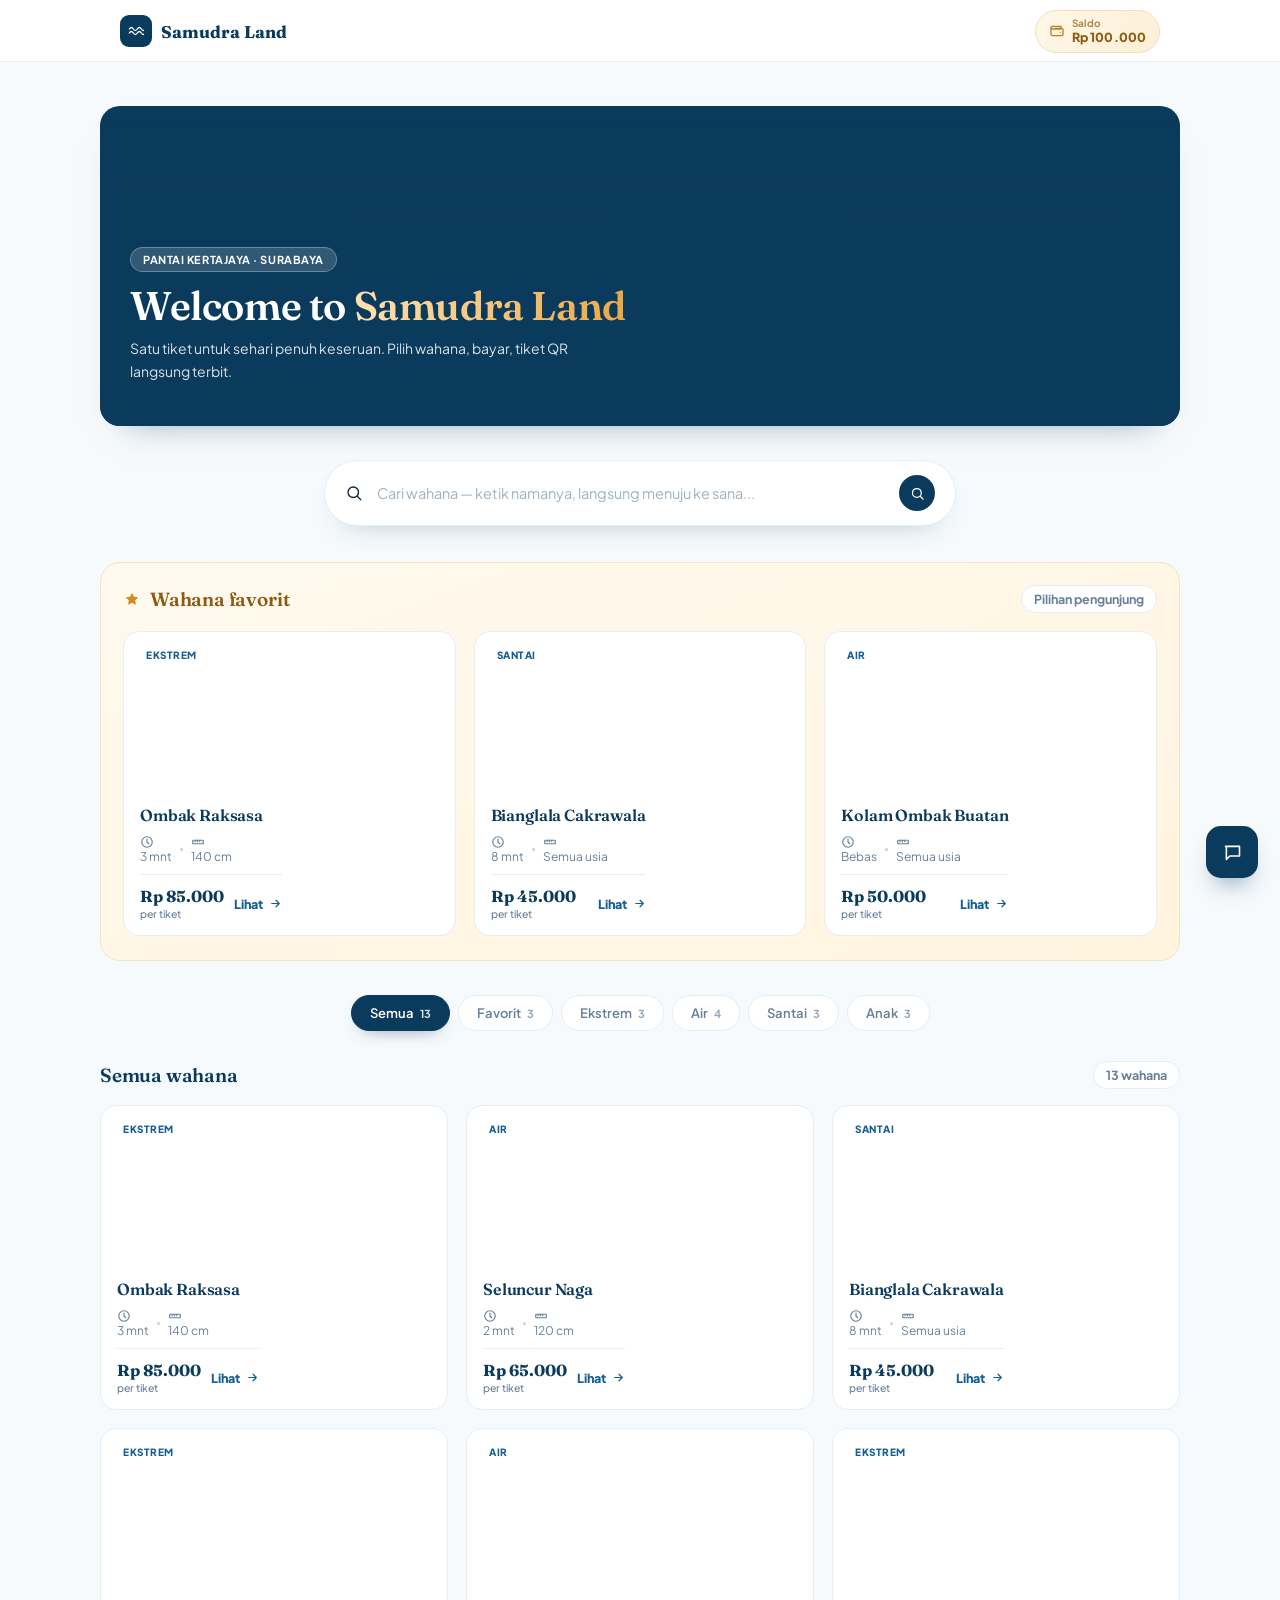
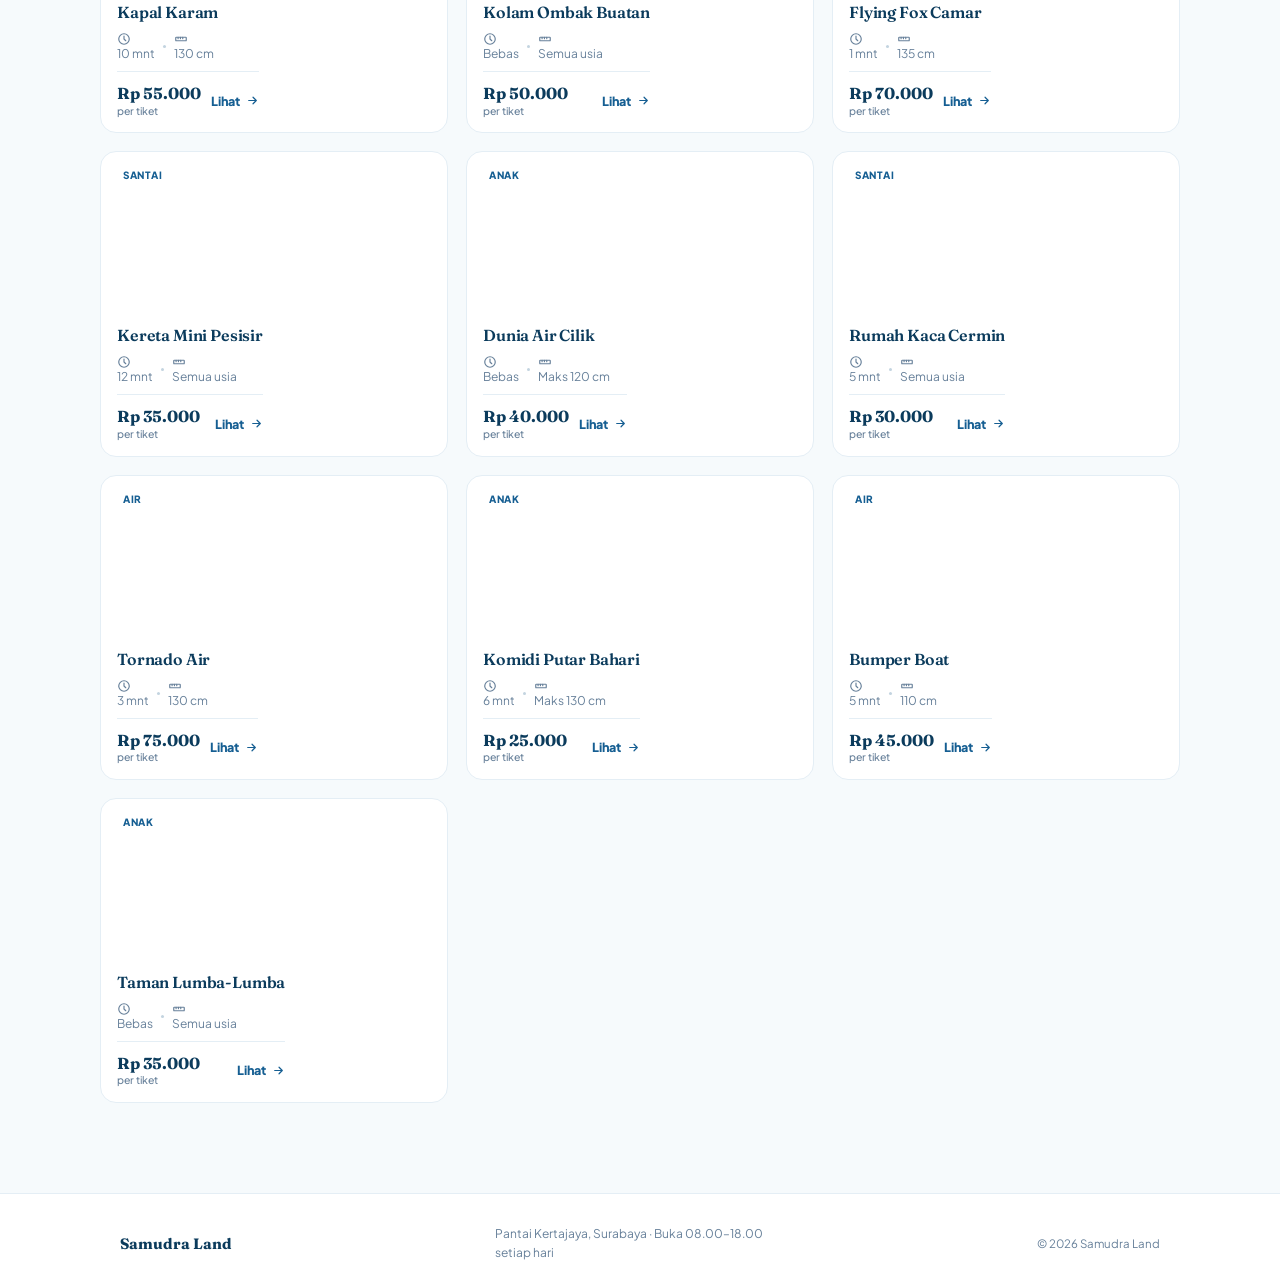
==== commit a2b5cafa: "Implement favorite section and update categories Add favorite section and update category handling" ====
--- a/index.html
+++ b/index.html
@@ -179,10 +179,28 @@
 .suggest-price{font-family:'Fraunces',serif;font-weight:700;font-size:13px;color:var(--blue-deep);white-space:nowrap;}
 .suggest-empty{padding:16px;text-align:center;font-size:13px;color:var(--ink-soft);}
 
+/* ================= FAVORIT SECTION ================= */
+.fav-section{
+  margin:36px 0 4px;
+  padding:22px 22px 24px;
+  border-radius:20px;
+  background:linear-gradient(160deg,#FFF9EE 0%,#FFF4DE 100%);
+  border:1px solid #F4E4C2;
+}
+.fav-section .section-label{margin:0 0 18px;}
+.fav-section .section-label h2{
+  display:flex;align-items:center;gap:9px;
+  color:#8A5B12;
+}
+.fav-section .section-label h2 svg{color:#D08A1E;}
+.fav-section .result-count{
+  background:rgba(255,255,255,.7);border-color:#F0DDB4;color:#8A5B12;
+}
+
 /* ================= CATEGORY CHIPS ================= */
 .cat-bar{
   display:flex;gap:8px;flex-wrap:wrap;justify-content:center;
-  margin:26px auto 8px;max-width:760px;padding:0 4px;
+  margin:34px auto 8px;max-width:820px;padding:0 4px;
 }
 .cat-chip{
   padding:9px 18px;border-radius:999px;
@@ -202,12 +220,12 @@
 .cat-chip.active .cat-count{opacity:.85;}
 
 /* ================= SECTIONS ================= */
-.section-label{display:flex;align-items:center;justify-content:space-between;margin:30px 0 16px;}
+.section-label{display:flex;align-items:center;justify-content:space-between;gap:12px;margin:30px 0 16px;}
 .section-label h2{font-size:19px;}
 .section-label .result-count{
   font-size:12.5px;font-weight:700;color:var(--ink-soft);
   background:#fff;border:1px solid var(--line);
-  padding:5px 12px;border-radius:999px;
+  padding:5px 12px;border-radius:999px;white-space:nowrap;
 }
 
 /* ================= CARDS ================= */
@@ -233,6 +251,13 @@
   background:rgba(255,255,255,.94);color:var(--blue-primary);
   font-size:10px;font-weight:800;padding:5px 10px;border-radius:999px;
   text-transform:uppercase;letter-spacing:.05em;
+}
+.card-star{
+  position:absolute;top:12px;right:12px;z-index:2;
+  width:26px;height:26px;border-radius:50%;
+  background:linear-gradient(135deg,#FFCE68,#E8A33D);
+  display:flex;align-items:center;justify-content:center;
+  color:#fff;box-shadow:0 4px 10px -3px rgba(232,163,61,.7);
 }
 .card-body{padding:15px 16px 16px;display:flex;flex-direction:column;gap:10px;flex:1;}
 .card-body h3{font-size:16px;line-height:1.25;}
@@ -466,6 +491,7 @@
   .hero{height:290px;border-radius:16px;}
   .hero-content{padding:22px;}
   .search-wrap{margin-top:26px;}
+  .fav-section{padding:18px 16px 20px;}
   .cat-bar{justify-content:flex-start;overflow-x:auto;flex-wrap:nowrap;padding-bottom:6px;-webkit-overflow-scrolling:touch;}
   .cat-bar::-webkit-scrollbar{display:none;}
   .wahana-grid,.pay-methods{grid-template-columns:1fr;}
@@ -523,9 +549,19 @@
       <div class="suggest" id="searchSuggest"></div>
     </div>
 
+    <!-- FAVORIT (3 pilihan) -->
+    <div class="fav-section" id="favoritSection">
+      <div class="section-label">
+        <h2><span id="icStar"></span> Wahana favorit</h2>
+        <span class="result-count">Pilihan pengunjung</span>
+      </div>
+      <div class="wahana-grid" id="favoritGrid"></div>
+    </div>
+
     <!-- CATEGORY CHIPS -->
     <div class="cat-bar" id="catBar"></div>
 
+    <!-- GRID SEMUA / KATEGORI -->
     <div class="section-label">
       <h2 id="sectionTitle">Semua wahana</h2>
       <span class="result-count" id="resultCount">13 wahana</span>
@@ -733,6 +769,7 @@
     mappin: '<path d="M12 22s7-7.5 7-12a7 7 0 0 0-14 0c0 4.5 7 12 7 12Z"/><circle cx="12" cy="10" r="2.3"/>',
     back: '<path d="M19 12H5M11 6l-6 6 6 6"/>',
     arrow: '<path d="M5 12h14M13 6l6 6-6 6"/>',
+    star: '<path d="M12 3.5l2.6 5.4 5.9.8-4.3 4.1 1 5.9L12 16.9l-5.2 2.8 1-5.9-4.3-4.1 5.9-.8L12 3.5Z" fill="currentColor" stroke="none"/>',
     mirror: '<rect x="4" y="3" width="16" height="18" rx="2"/><path d="M4 12h16M12 3v18" stroke-dasharray="2 3"/>',
     tornado: '<path d="M4 6h16M6 10h12M8 14h8M10 18h4"/>',
     carousel: '<path d="M12 3v18M4 8h16M4 16h16"/><circle cx="12" cy="8" r="1.5" fill="currentColor" stroke="none"/><path d="M4 8 8 4M20 8l-4-4M4 16l4 4M20 16l-4 4"/>',
@@ -744,11 +781,11 @@
 
 /* ================= DATA — 13 WAHANA ================= */
 const WAHANA = [
-  {id:'ombak-raksasa', nama:'Ombak Raksasa', kategori:'Ekstrem', harga:85000, durasi:'3 mnt', tinggi:'140 cm', ic:'coaster', seed:'coaster-ride', desc:'Roller coaster tercepat di Samudra Land, menukik tajam menghadap laut lepas. Melewati tiga putaran penuh dengan kecepatan tinggi, cocok untuk pencari sensasi ekstrem.'},
+  {id:'ombak-raksasa', nama:'Ombak Raksasa', kategori:'Ekstrem', harga:85000, durasi:'3 mnt', tinggi:'140 cm', ic:'coaster', seed:'coaster-ride', favorit:true, desc:'Roller coaster tercepat di Samudra Land, menukik tajam menghadap laut lepas. Melewati tiga putaran penuh dengan kecepatan tinggi, cocok untuk pencari sensasi ekstrem.'},
   {id:'seluncur-naga', nama:'Seluncur Naga', kategori:'Air', harga:65000, durasi:'2 mnt', tinggi:'120 cm', ic:'wave', seed:'water-slide', desc:'Perosotan air sepanjang 80 meter dengan tikungan berliku menyerupai tubuh naga. Meluncur dari ketinggian menuju kolam penampungan yang segar.'},
-  {id:'bianglala', nama:'Bianglala Cakrawala', kategori:'Santai', harga:45000, durasi:'8 mnt', tinggi:'Semua usia', ic:'ferris', seed:'ferris-wheel', desc:'Kincir raksasa dengan kabin tertutup, menawarkan pemandangan pantai dan seluruh area taman dari ketinggian 40 meter. Cocok untuk keluarga.'},
+  {id:'bianglala', nama:'Bianglala Cakrawala', kategori:'Santai', harga:45000, durasi:'8 mnt', tinggi:'Semua usia', ic:'ferris', seed:'ferris-wheel', favorit:true, desc:'Kincir raksasa dengan kabin tertutup, menawarkan pemandangan pantai dan seluruh area taman dari ketinggian 40 meter. Cocok untuk keluarga.'},
   {id:'kapal-karam', nama:'Kapal Karam', kategori:'Ekstrem', harga:55000, durasi:'10 mnt', tinggi:'130 cm', ic:'ghost', seed:'ghost-house', desc:'Rumah hantu bertema kapal karam, menyusuri lorong gelap di bawah dermaga dengan efek suara dan visual yang mendebarkan.'},
-  {id:'kolam-ombak', nama:'Kolam Ombak Buatan', kategori:'Air', harga:50000, durasi:'Bebas', tinggi:'Semua usia', ic:'droplet', seed:'wave-pool', desc:'Kolam ombak buatan dengan gelombang yang dihasilkan setiap 15 menit sekali, memberi sensasi bermain ombak seperti di laut sungguhan.'},
+  {id:'kolam-ombak', nama:'Kolam Ombak Buatan', kategori:'Air', harga:50000, durasi:'Bebas', tinggi:'Semua usia', ic:'droplet', seed:'wave-pool', favorit:true, desc:'Kolam ombak buatan dengan gelombang yang dihasilkan setiap 15 menit sekali, memberi sensasi bermain ombak seperti di laut sungguhan.'},
   {id:'flying-fox', nama:'Flying Fox Camar', kategori:'Ekstrem', harga:70000, durasi:'1 mnt', tinggi:'135 cm', ic:'zipline', seed:'zipline-ride', desc:'Meluncur sejauh 250 meter di atas kanopi pantai dengan kecepatan angin laut yang menyegarkan.'},
   {id:'kereta-mini', nama:'Kereta Mini Pesisir', kategori:'Santai', harga:35000, durasi:'12 mnt', tinggi:'Semua usia', ic:'train', seed:'mini-train', desc:'Kereta wisata yang berkeliling seluruh area Samudra Land, melewati semua zona wahana sambil menikmati suasana pantai.'},
   {id:'dunia-air-cilik', nama:'Dunia Air Cilik', kategori:'Anak', harga:40000, durasi:'Bebas', tinggi:'Maks 120 cm', ic:'droplet', seed:'kids-water', desc:'Area bermain air khusus anak dengan kedalaman aman dan berbagai wahana mini yang ramah untuk si kecil.'},
@@ -783,7 +820,7 @@
 function bgUrl(w){ return "url('https://picsum.photos/seed/"+w.seed+"/700/460')"; }
 function getCategories(){
   const set = new Set(WAHANA.map(w=>w.kategori));
-  return ['Semua', ...set];
+  return ['Semua', 'Favorit', ...set];
 }
 
 /* ================= SALDO ================= */
@@ -861,7 +898,10 @@
   const cats = getCategories();
   const bar = document.getElementById('catBar');
   bar.innerHTML = cats.map(c=>{
-    const count = c === 'Semua' ? WAHANA.length : WAHANA.filter(w=>w.kategori===c).length;
+    let count;
+    if(c === 'Semua') count = WAHANA.length;
+    else if(c === 'Favorit') count = WAHANA.filter(w=>w.favorit).length;
+    else count = WAHANA.filter(w=>w.kategori===c).length;
     const isActive = c === activeCat;
     return `<button class="cat-chip ${isActive?'active':''}" onclick="setCategory('${c}')">
       ${c}<span class="cat-count">${count}</span>
@@ -871,20 +911,35 @@
 function setCategory(cat){
   activeCat = cat;
   renderCatBar();
+  /* Sembunyikan section favorit kalau user pilih kategori spesifik,
+     supaya grid di bawah tidak dobel */
+  document.getElementById('favoritSection').classList.toggle('hidden', cat !== 'Semua');
   renderWahanaGrid();
 }
 function renderWahanaGrid(){
-  const list = activeCat === 'Semua'
-    ? WAHANA
-    : WAHANA.filter(w=>w.kategori===activeCat);
+  let list;
+  if(activeCat === 'Semua') list = WAHANA;
+  else if(activeCat === 'Favorit') list = WAHANA.filter(w=>w.favorit);
+  else list = WAHANA.filter(w=>w.kategori===activeCat);
+
   const grid = document.getElementById('wahanaGrid');
   grid.innerHTML = list.length
     ? list.map(wahanaCardHTML).join('')
     : '<div class="empty-grid">Belum ada wahana di kategori ini.</div>';
-  document.getElementById('sectionTitle').textContent =
-    activeCat === 'Semua' ? 'Semua wahana' : 'Wahana · ' + activeCat;
-  document.getElementById('resultCount').textContent =
-    list.length + ' wahana';
+
+  let title;
+  if(activeCat === 'Semua') title = 'Semua wahana';
+  else if(activeCat === 'Favorit') title = 'Wahana favorit';
+  else title = 'Wahana · ' + activeCat;
+  document.getElementById('sectionTitle').textContent = title;
+  document.getElementById('resultCount').textContent = list.length + ' wahana';
+}
+
+/* ================= FAVORIT GRID (3 pilihan) ================= */
+function renderFavoritGrid(){
+  const favs = WAHANA.filter(w=>w.favorit).slice(0,3);
+  document.getElementById('favoritGrid').innerHTML =
+    favs.map(w => wahanaCardHTML(w, true)).join('');
 }
 
 /* ================= INFO MODAL ================= */
@@ -892,11 +947,12 @@
 function closeInfoModal(){ document.getElementById('infoModalWrap').classList.remove('show'); }
 
 /* ================= CARDS ================= */
-function wahanaCardHTML(w){
+function wahanaCardHTML(w, showStar){
   return `
   <button class="card" onclick="openDetail('${w.id}')">
     <div class="card-media" style="background-image:${bgUrl(w)};">
       <span class="card-tag">${w.kategori}</span>
+      ${showStar ? '<span class="card-star">'+icon('star',13,0)+'</span>' : ''}
     </div>
     <div class="card-body">
       <h3>${w.nama}</h3>
@@ -1235,11 +1291,13 @@
   document.getElementById('icInfoHeadset').innerHTML = icon('headset',17,1.8);
   document.getElementById('chatBubble').innerHTML = icon('chat',21,1.8);
   document.getElementById('chatSendBtn').innerHTML = icon('send',15,1.8);
+  document.getElementById('icStar').innerHTML = icon('star',18,0);
 
   document.getElementById('heroBg').style.backgroundImage =
     "url('https://picsum.photos/seed/samudra-hero/1600/900')";
 
   renderSaldo();
+  renderFavoritGrid();
   renderCatBar();
   renderWahanaGrid();
 
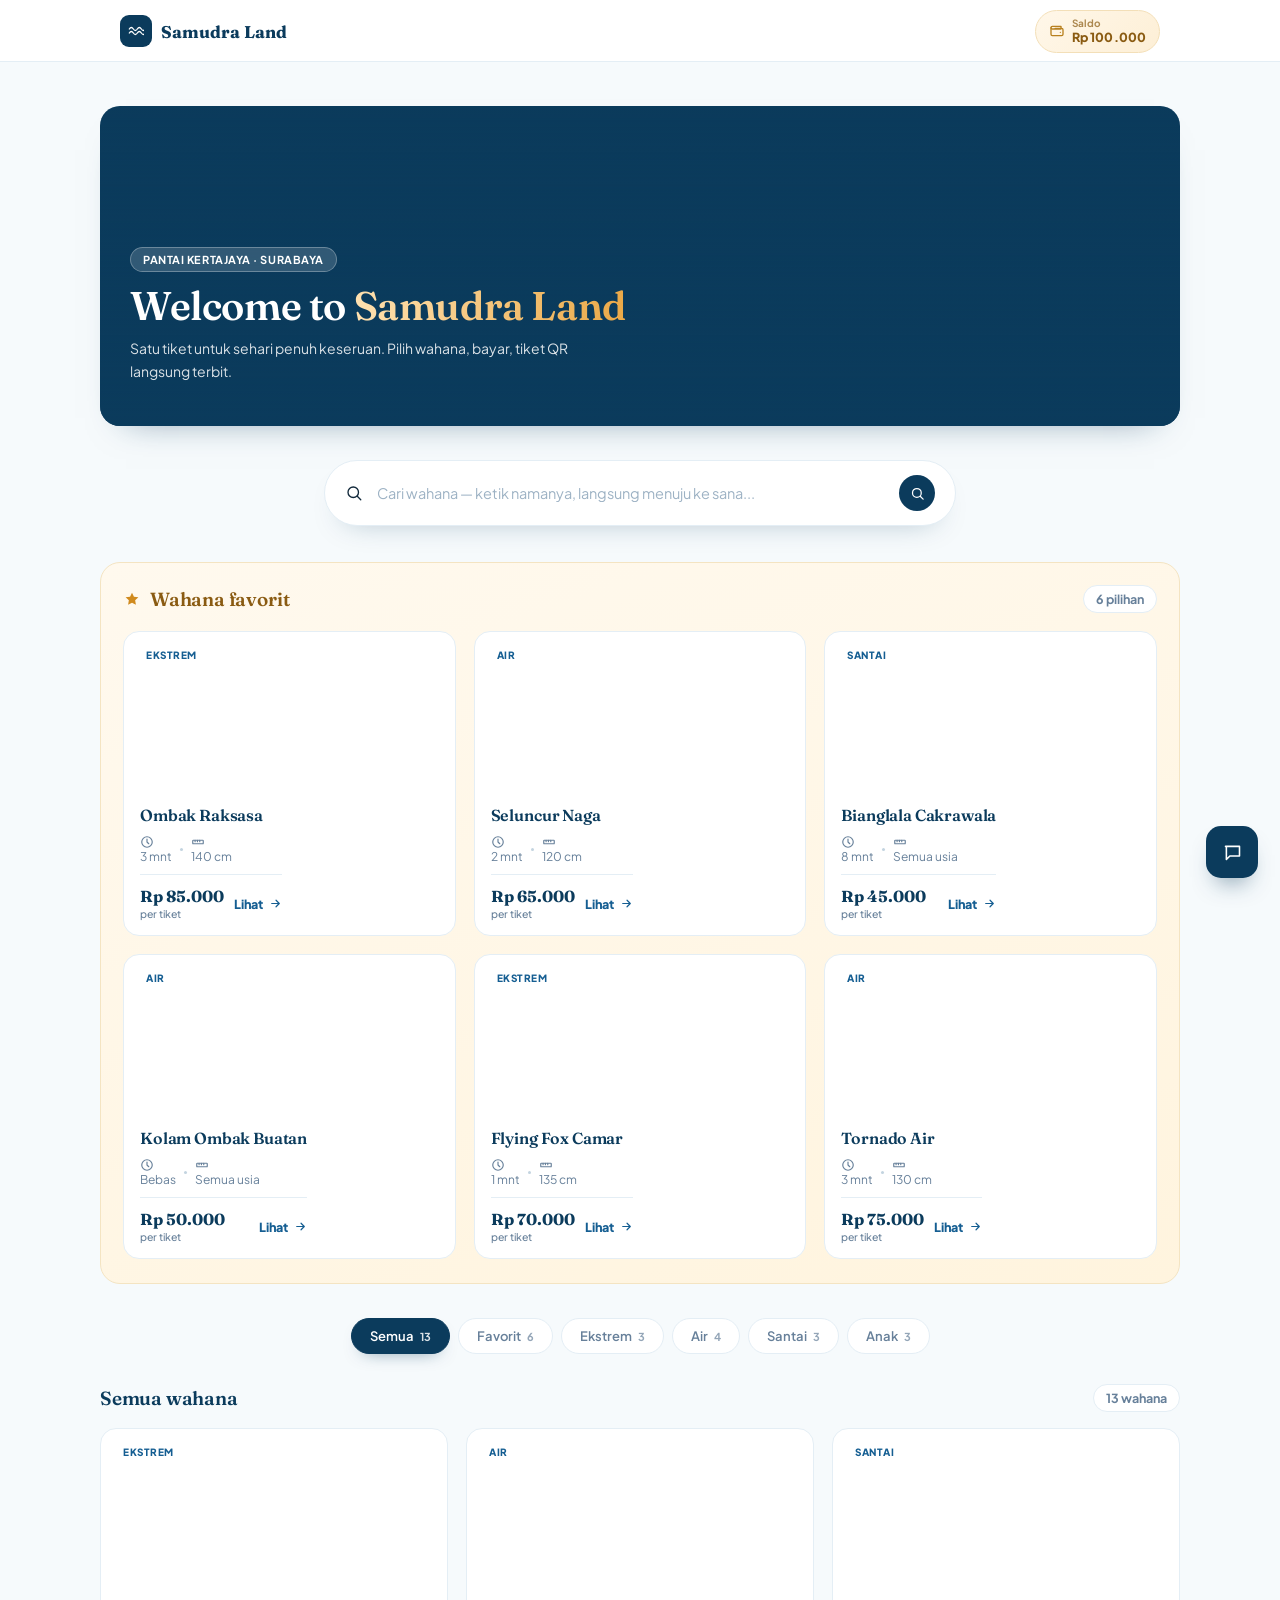
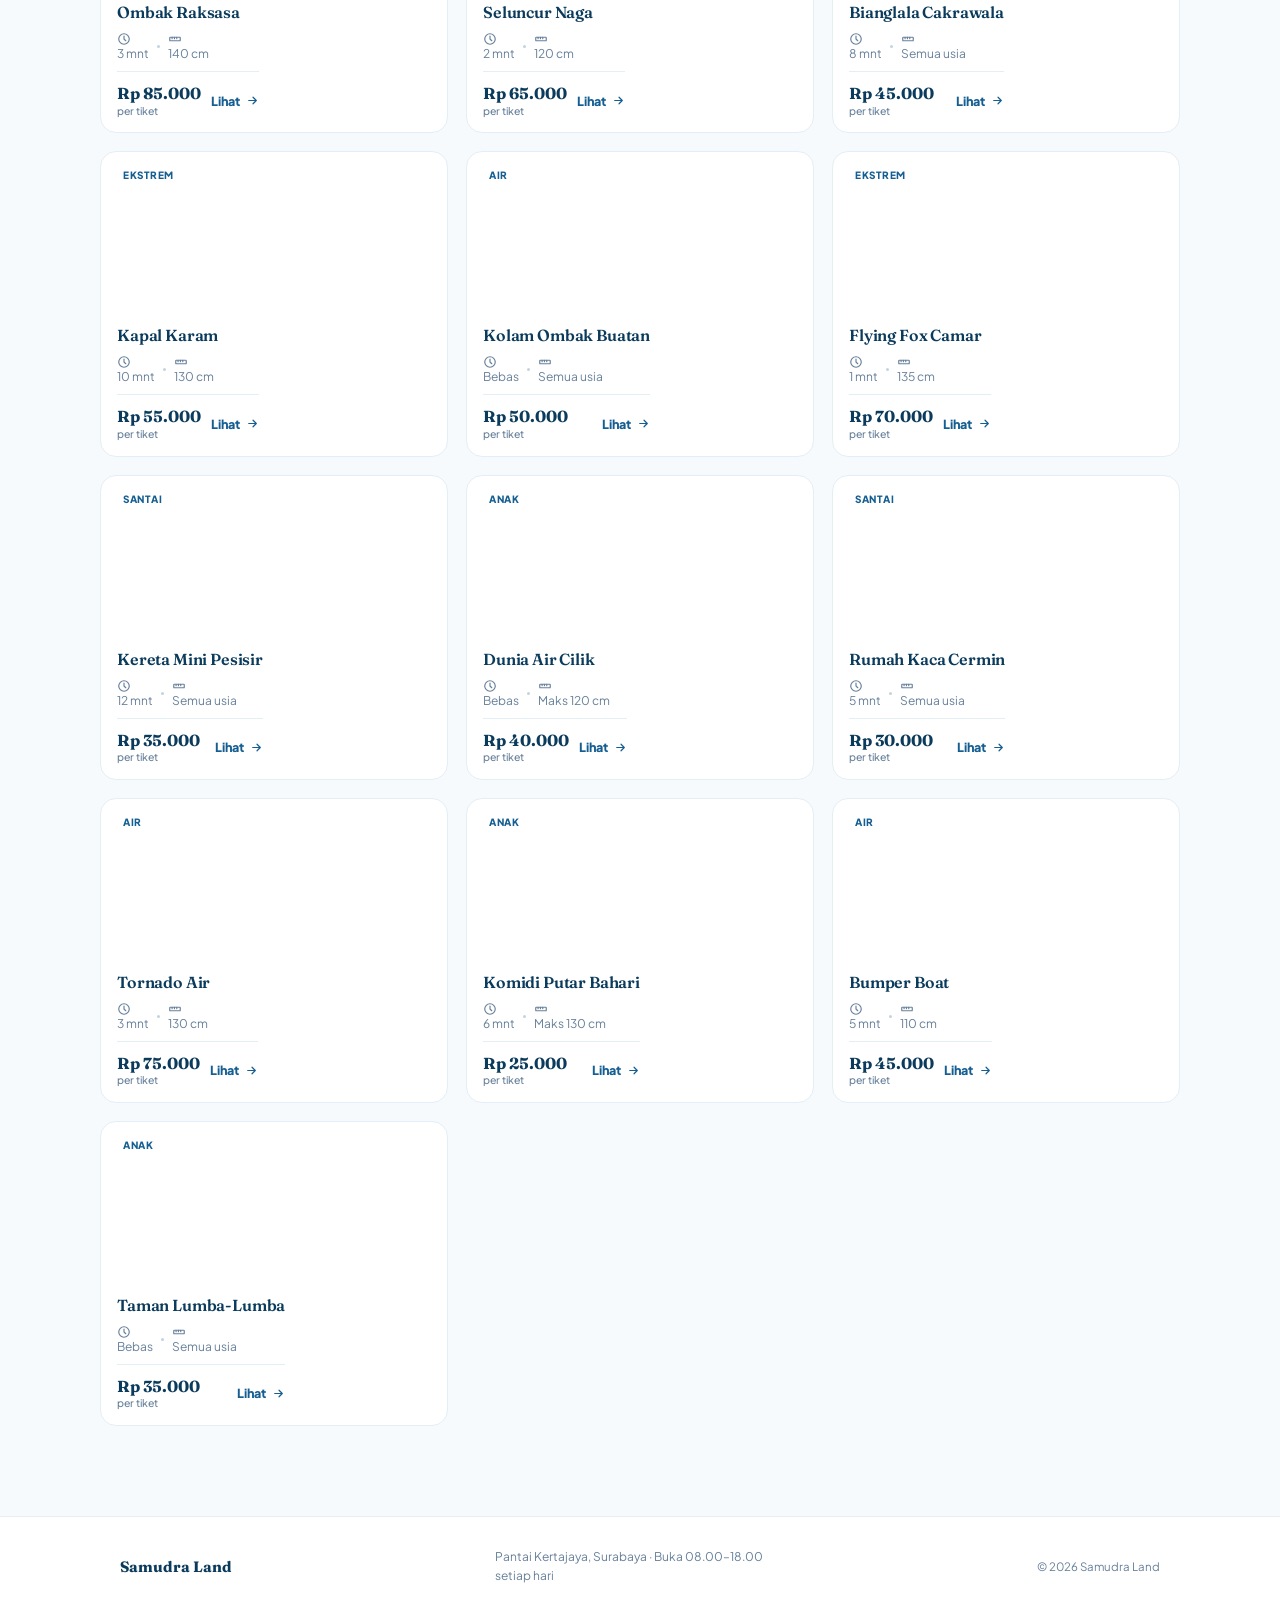
==== commit 942fb307: "Update index.html" ====
--- a/index.html
+++ b/index.html
@@ -196,6 +196,11 @@
 .fav-section .result-count{
   background:rgba(255,255,255,.7);border-color:#F0DDB4;color:#8A5B12;
 }
+.fav-hint{
+  display:none;align-items:center;gap:6px;
+  font-size:11.5px;font-weight:700;color:#8A5B12;opacity:.75;
+  margin-top:10px;
+}
 
 /* ================= CATEGORY CHIPS ================= */
 .cat-bar{
@@ -491,7 +496,29 @@
   .hero{height:290px;border-radius:16px;}
   .hero-content{padding:22px;}
   .search-wrap{margin-top:26px;}
-  .fav-section{padding:18px 16px 20px;}
+
+  /* Favorit jadi scroll horizontal */
+  .fav-section{padding:18px 0 20px;}
+  .fav-section .section-label{padding:0 18px;}
+  .fav-hint{display:flex;padding:0 18px;}
+  #favoritGrid{
+    display:flex !important;
+    grid-template-columns:none;
+    gap:12px;
+    overflow-x:auto;
+    overflow-y:hidden;
+    scroll-snap-type:x mandatory;
+    -webkit-overflow-scrolling:touch;
+    padding:4px 18px 10px;
+    scrollbar-width:none;
+  }
+  #favoritGrid::-webkit-scrollbar{display:none;}
+  #favoritGrid .card{
+    flex:0 0 74%;
+    max-width:260px;
+    scroll-snap-align:start;
+  }
+
   .cat-bar{justify-content:flex-start;overflow-x:auto;flex-wrap:nowrap;padding-bottom:6px;-webkit-overflow-scrolling:touch;}
   .cat-bar::-webkit-scrollbar{display:none;}
   .wahana-grid,.pay-methods{grid-template-columns:1fr;}
@@ -549,13 +576,16 @@
       <div class="suggest" id="searchSuggest"></div>
     </div>
 
-    <!-- FAVORIT (3 pilihan) -->
+    <!-- FAVORIT (6 pilihan, scroll horizontal di HP) -->
     <div class="fav-section" id="favoritSection">
       <div class="section-label">
         <h2><span id="icStar"></span> Wahana favorit</h2>
-        <span class="result-count">Pilihan pengunjung</span>
+        <span class="result-count" id="favCount">6 pilihan</span>
       </div>
       <div class="wahana-grid" id="favoritGrid"></div>
+      <div class="fav-hint" id="favHint">
+        <span id="icSwipe"></span> Geser untuk melihat lainnya
+      </div>
     </div>
 
     <!-- CATEGORY CHIPS -->
@@ -770,6 +800,7 @@
     back: '<path d="M19 12H5M11 6l-6 6 6 6"/>',
     arrow: '<path d="M5 12h14M13 6l6 6-6 6"/>',
     star: '<path d="M12 3.5l2.6 5.4 5.9.8-4.3 4.1 1 5.9L12 16.9l-5.2 2.8 1-5.9-4.3-4.1 5.9-.8L12 3.5Z" fill="currentColor" stroke="none"/>',
+    swipe: '<path d="M4 12h16M8 8l-4 4 4 4M16 8l4 4-4 4"/>',
     mirror: '<rect x="4" y="3" width="16" height="18" rx="2"/><path d="M4 12h16M12 3v18" stroke-dasharray="2 3"/>',
     tornado: '<path d="M4 6h16M6 10h12M8 14h8M10 18h4"/>',
     carousel: '<path d="M12 3v18M4 8h16M4 16h16"/><circle cx="12" cy="8" r="1.5" fill="currentColor" stroke="none"/><path d="M4 8 8 4M20 8l-4-4M4 16l4 4M20 16l-4 4"/>',
@@ -779,18 +810,18 @@
   return '<svg class="ic" width="'+size+'" height="'+size+'" viewBox="0 0 24 24" fill="none" stroke="currentColor" stroke-width="'+sw+'" stroke-linecap="round" stroke-linejoin="round">'+(p[name]||'')+'</svg>';
 }
 
-/* ================= DATA — 13 WAHANA ================= */
+/* ================= DATA — 13 WAHANA, 6 FAVORIT ================= */
 const WAHANA = [
   {id:'ombak-raksasa', nama:'Ombak Raksasa', kategori:'Ekstrem', harga:85000, durasi:'3 mnt', tinggi:'140 cm', ic:'coaster', seed:'coaster-ride', favorit:true, desc:'Roller coaster tercepat di Samudra Land, menukik tajam menghadap laut lepas. Melewati tiga putaran penuh dengan kecepatan tinggi, cocok untuk pencari sensasi ekstrem.'},
-  {id:'seluncur-naga', nama:'Seluncur Naga', kategori:'Air', harga:65000, durasi:'2 mnt', tinggi:'120 cm', ic:'wave', seed:'water-slide', desc:'Perosotan air sepanjang 80 meter dengan tikungan berliku menyerupai tubuh naga. Meluncur dari ketinggian menuju kolam penampungan yang segar.'},
+  {id:'seluncur-naga', nama:'Seluncur Naga', kategori:'Air', harga:65000, durasi:'2 mnt', tinggi:'120 cm', ic:'wave', seed:'water-slide', favorit:true, desc:'Perosotan air sepanjang 80 meter dengan tikungan berliku menyerupai tubuh naga. Meluncur dari ketinggian menuju kolam penampungan yang segar.'},
   {id:'bianglala', nama:'Bianglala Cakrawala', kategori:'Santai', harga:45000, durasi:'8 mnt', tinggi:'Semua usia', ic:'ferris', seed:'ferris-wheel', favorit:true, desc:'Kincir raksasa dengan kabin tertutup, menawarkan pemandangan pantai dan seluruh area taman dari ketinggian 40 meter. Cocok untuk keluarga.'},
   {id:'kapal-karam', nama:'Kapal Karam', kategori:'Ekstrem', harga:55000, durasi:'10 mnt', tinggi:'130 cm', ic:'ghost', seed:'ghost-house', desc:'Rumah hantu bertema kapal karam, menyusuri lorong gelap di bawah dermaga dengan efek suara dan visual yang mendebarkan.'},
   {id:'kolam-ombak', nama:'Kolam Ombak Buatan', kategori:'Air', harga:50000, durasi:'Bebas', tinggi:'Semua usia', ic:'droplet', seed:'wave-pool', favorit:true, desc:'Kolam ombak buatan dengan gelombang yang dihasilkan setiap 15 menit sekali, memberi sensasi bermain ombak seperti di laut sungguhan.'},
-  {id:'flying-fox', nama:'Flying Fox Camar', kategori:'Ekstrem', harga:70000, durasi:'1 mnt', tinggi:'135 cm', ic:'zipline', seed:'zipline-ride', desc:'Meluncur sejauh 250 meter di atas kanopi pantai dengan kecepatan angin laut yang menyegarkan.'},
+  {id:'flying-fox', nama:'Flying Fox Camar', kategori:'Ekstrem', harga:70000, durasi:'1 mnt', tinggi:'135 cm', ic:'zipline', seed:'zipline-ride', favorit:true, desc:'Meluncur sejauh 250 meter di atas kanopi pantai dengan kecepatan angin laut yang menyegarkan.'},
   {id:'kereta-mini', nama:'Kereta Mini Pesisir', kategori:'Santai', harga:35000, durasi:'12 mnt', tinggi:'Semua usia', ic:'train', seed:'mini-train', desc:'Kereta wisata yang berkeliling seluruh area Samudra Land, melewati semua zona wahana sambil menikmati suasana pantai.'},
   {id:'dunia-air-cilik', nama:'Dunia Air Cilik', kategori:'Anak', harga:40000, durasi:'Bebas', tinggi:'Maks 120 cm', ic:'droplet', seed:'kids-water', desc:'Area bermain air khusus anak dengan kedalaman aman dan berbagai wahana mini yang ramah untuk si kecil.'},
   {id:'rumah-cermin', nama:'Rumah Kaca Cermin', kategori:'Santai', harga:30000, durasi:'5 mnt', tinggi:'Semua usia', ic:'mirror', seed:'mirror-house', desc:'Labirin cermin yang memantulkan cahaya ke segala arah. Menantang orientasi dan cocok untuk foto-foto unik bersama keluarga.'},
-  {id:'tornado-air', nama:'Tornado Air', kategori:'Air', harga:75000, durasi:'3 mnt', tinggi:'130 cm', ic:'tornado', seed:'tornado-slide', desc:'Perosotan berbentuk corong raksasa yang berputar sebelum menjatuhkan pengunjung ke kolam di bawahnya. Sensasi berputar tiada henti.'},
+  {id:'tornado-air', nama:'Tornado Air', kategori:'Air', harga:75000, durasi:'3 mnt', tinggi:'130 cm', ic:'tornado', seed:'tornado-slide', favorit:true, desc:'Perosotan berbentuk corong raksasa yang berputar sebelum menjatuhkan pengunjung ke kolam di bawahnya. Sensasi berputar tiada henti.'},
   {id:'komidi-putar', nama:'Komidi Putar Bahari', kategori:'Anak', harga:25000, durasi:'6 mnt', tinggi:'Maks 130 cm', ic:'carousel', seed:'carousel-ride', desc:'Komidi putar klasik dengan tema makhluk laut — kuda laut, kura-kura, dan ikan warna-warni. Aman dan ceria untuk anak-anak.'},
   {id:'bumper-boat', nama:'Bumper Boat', kategori:'Air', harga:45000, durasi:'5 mnt', tinggi:'110 cm', ic:'boat', seed:'bumper-boat', desc:'Perahu kecil yang bisa ditabrakkan satu sama lain di kolam dangkal. Seru untuk dimainkan bersama teman atau keluarga.'},
   {id:'taman-lumba', nama:'Taman Lumba-Lumba', kategori:'Anak', harga:35000, durasi:'Bebas', tinggi:'Semua usia', ic:'seal', seed:'dolphin-park', desc:'Area interaktif dengan pertunjukan lumba-lumba mini, kolam sentuh, dan taman edukasi tentang kehidupan laut.'}
@@ -822,6 +853,7 @@
   const set = new Set(WAHANA.map(w=>w.kategori));
   return ['Semua', 'Favorit', ...set];
 }
+function favoriteList(){ return WAHANA.filter(w=>w.favorit); }
 
 /* ================= SALDO ================= */
 function renderSaldo(){
@@ -900,7 +932,7 @@
   bar.innerHTML = cats.map(c=>{
     let count;
     if(c === 'Semua') count = WAHANA.length;
-    else if(c === 'Favorit') count = WAHANA.filter(w=>w.favorit).length;
+    else if(c === 'Favorit') count = favoriteList().length;
     else count = WAHANA.filter(w=>w.kategori===c).length;
     const isActive = c === activeCat;
     return `<button class="cat-chip ${isActive?'active':''}" onclick="setCategory('${c}')">
@@ -911,15 +943,14 @@
 function setCategory(cat){
   activeCat = cat;
   renderCatBar();
-  /* Sembunyikan section favorit kalau user pilih kategori spesifik,
-     supaya grid di bawah tidak dobel */
+  /* Section favorit hanya tampil saat kategori = Semua */
   document.getElementById('favoritSection').classList.toggle('hidden', cat !== 'Semua');
   renderWahanaGrid();
 }
 function renderWahanaGrid(){
   let list;
   if(activeCat === 'Semua') list = WAHANA;
-  else if(activeCat === 'Favorit') list = WAHANA.filter(w=>w.favorit);
+  else if(activeCat === 'Favorit') list = favoriteList();
   else list = WAHANA.filter(w=>w.kategori===activeCat);
 
   const grid = document.getElementById('wahanaGrid');
@@ -935,24 +966,27 @@
   document.getElementById('resultCount').textContent = list.length + ' wahana';
 }
 
-/* ================= FAVORIT GRID (3 pilihan) ================= */
+/* ================= FAVORIT GRID (6 pilihan) ================= */
 function renderFavoritGrid(){
-  const favs = WAHANA.filter(w=>w.favorit).slice(0,3);
-  document.getElementById('favoritGrid').innerHTML =
-    favs.map(w => wahanaCardHTML(w, true)).join('');
+  const favs = favoriteList();
+  document.getElementById('favoritGrid').innerHTML = favs.map(wahanaCardHTML).join('');
+  document.getElementById('favCount').textContent = favs.length + ' pilihan';
 }
 
 /* ================= INFO MODAL ================= */
 function openInfoModal(){ document.getElementById('infoModalWrap').classList.add('show'); }
 function closeInfoModal(){ document.getElementById('infoModalWrap').classList.remove('show'); }
 
-/* ================= CARDS ================= */
-function wahanaCardHTML(w, showStar){
+/* ================= CARDS — star otomatis jika favorit ================= */
+function wahanaCardHTML(w){
+  const star = w.favorit
+    ? '<span class="card-star" title="Wahana favorit">'+icon('star',13,0)+'</span>'
+    : '';
   return `
   <button class="card" onclick="openDetail('${w.id}')">
     <div class="card-media" style="background-image:${bgUrl(w)};">
       <span class="card-tag">${w.kategori}</span>
-      ${showStar ? '<span class="card-star">'+icon('star',13,0)+'</span>' : ''}
+      ${star}
     </div>
     <div class="card-body">
       <h3>${w.nama}</h3>
@@ -1292,6 +1326,7 @@
   document.getElementById('chatBubble').innerHTML = icon('chat',21,1.8);
   document.getElementById('chatSendBtn').innerHTML = icon('send',15,1.8);
   document.getElementById('icStar').innerHTML = icon('star',18,0);
+  document.getElementById('icSwipe').innerHTML = icon('swipe',14,2);
 
   document.getElementById('heroBg').style.backgroundImage =
     "url('https://picsum.photos/seed/samudra-hero/1600/900')";
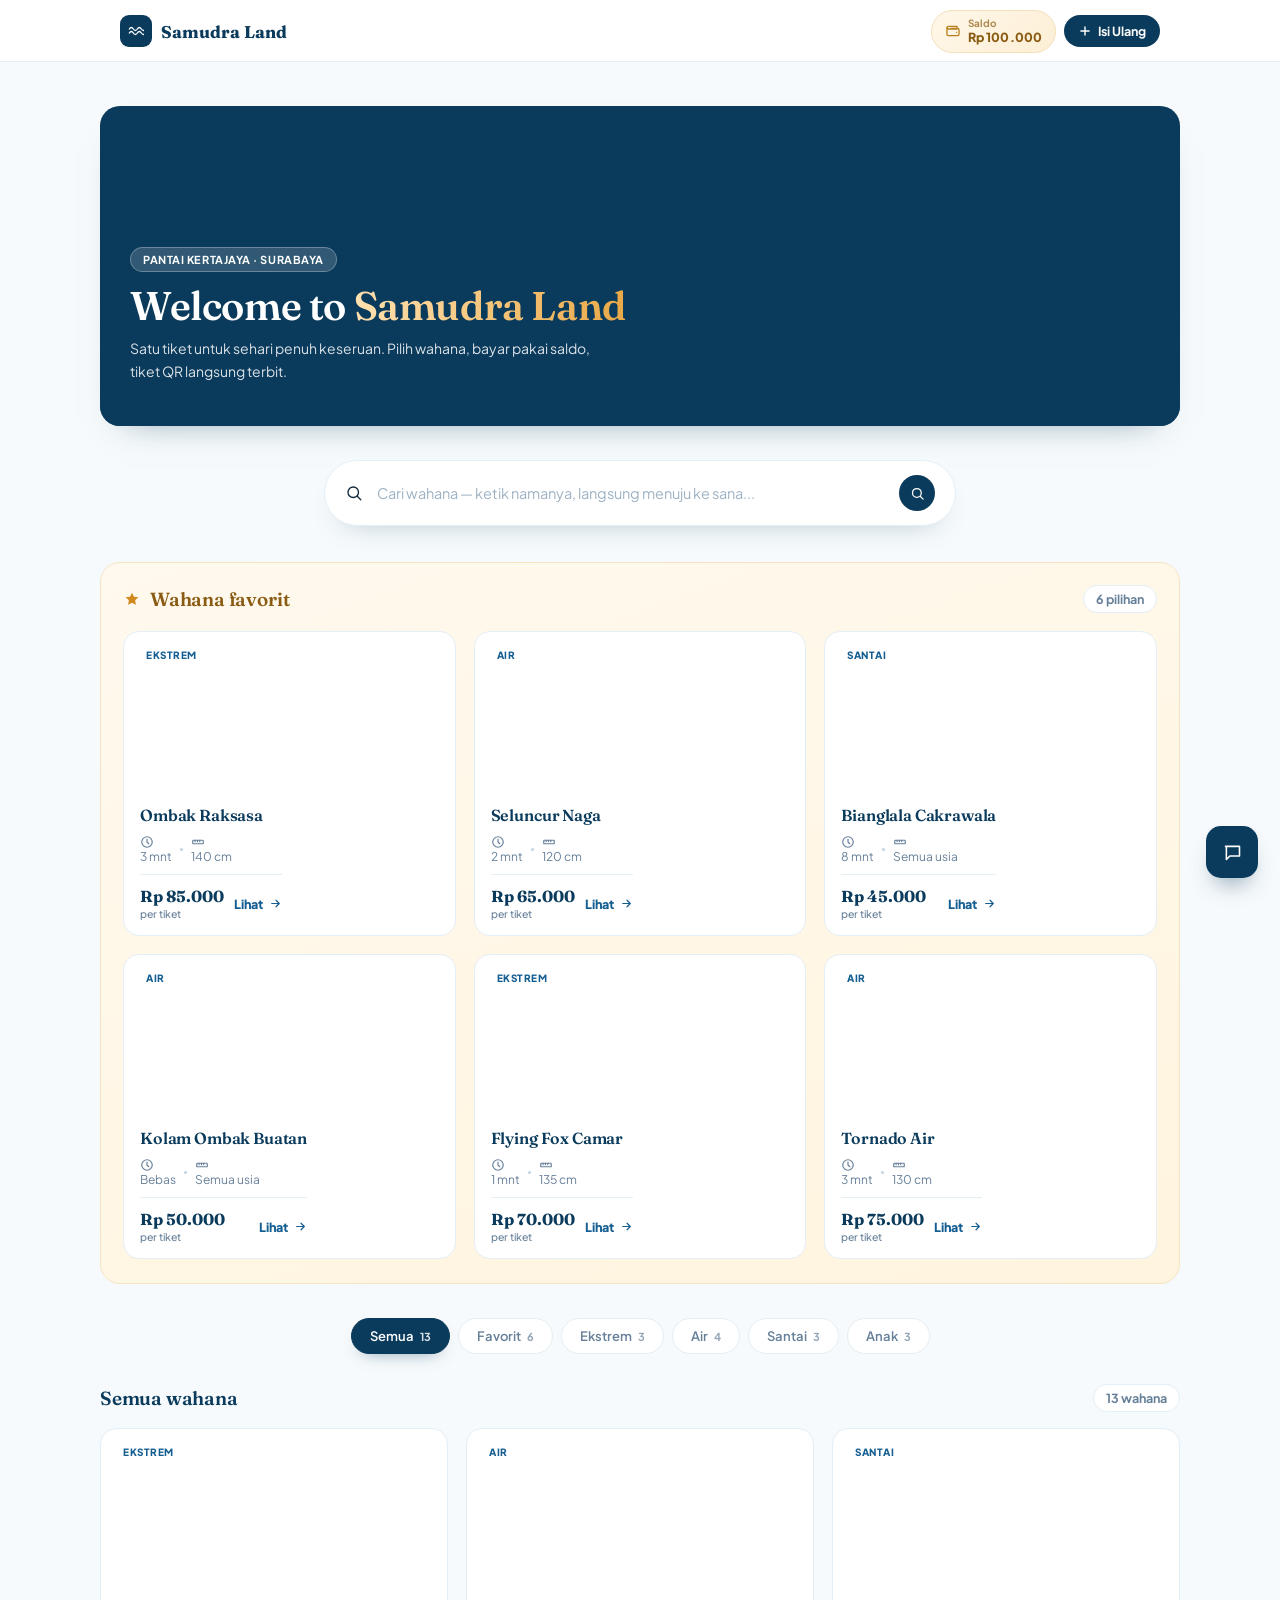
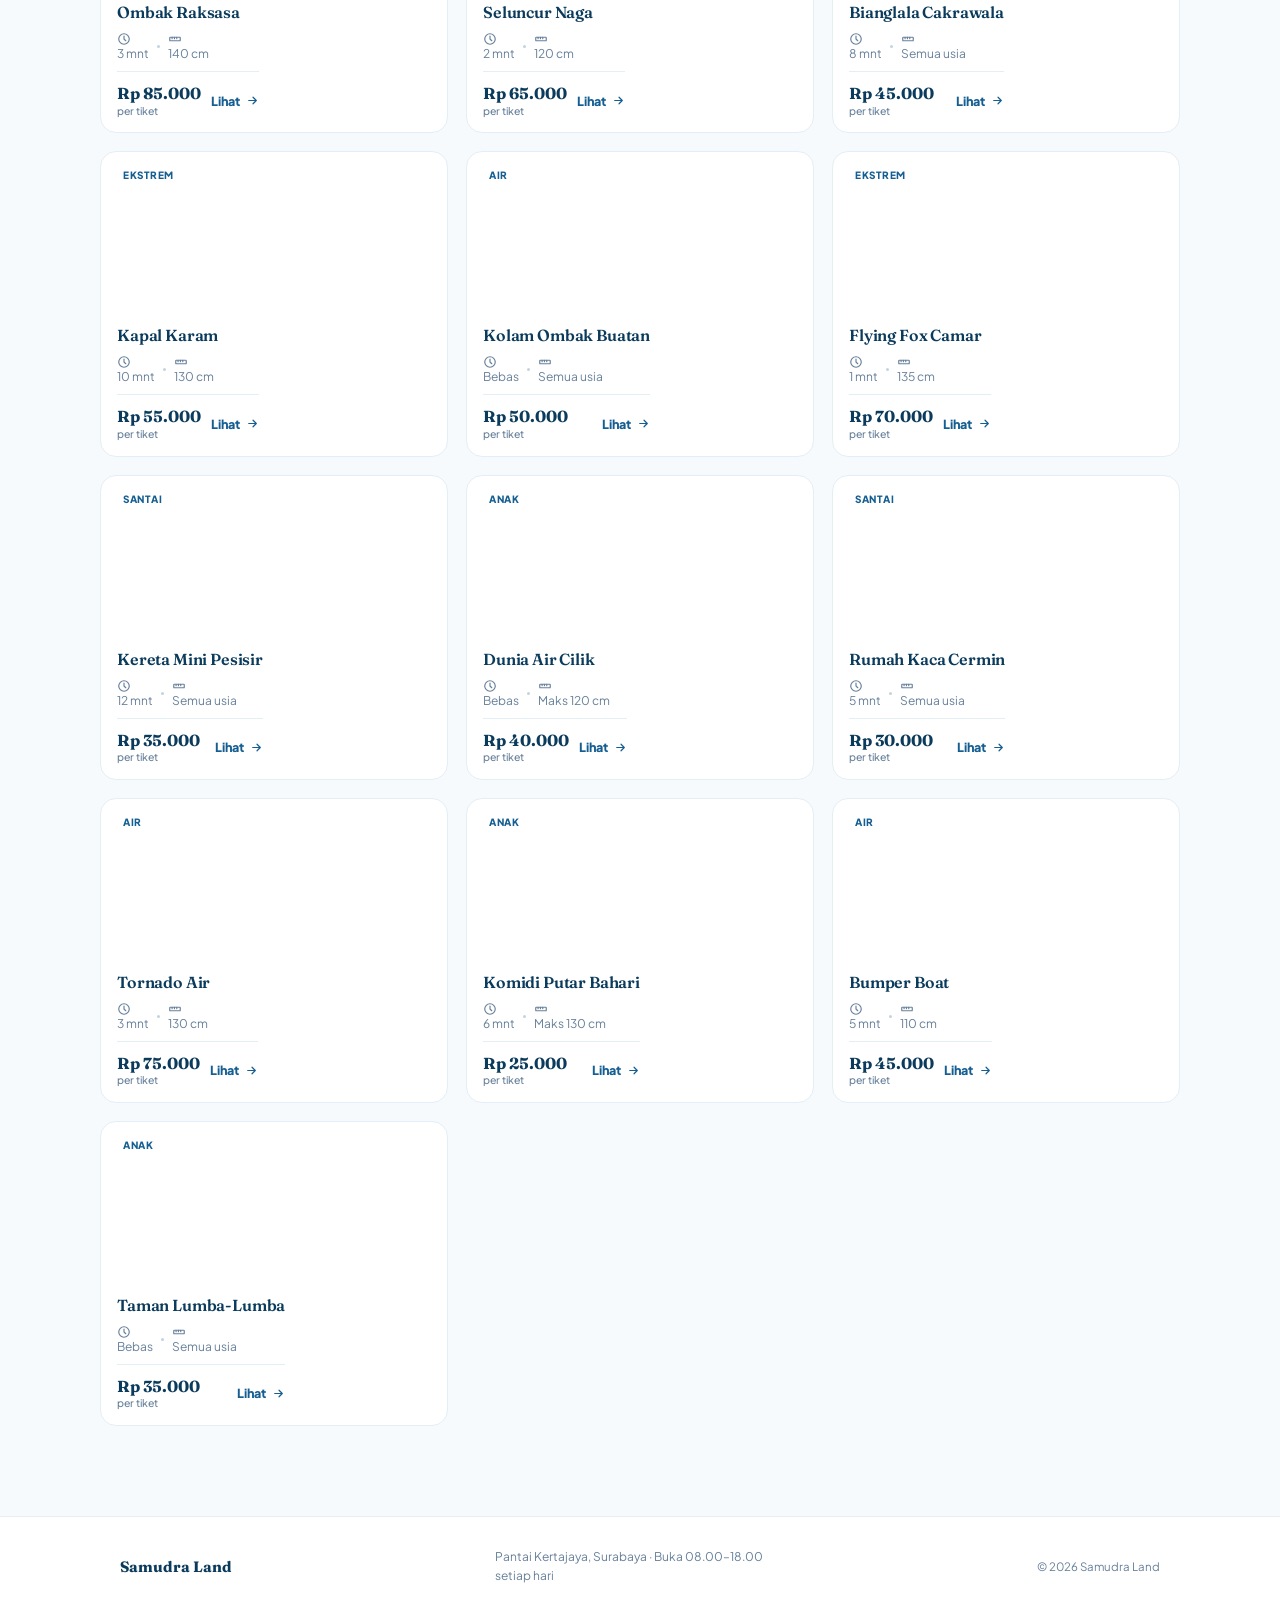
==== commit a2588a1c: "Update fmt.Println message from 'Hello' to 'Goodbye'" ====
--- a/index.html
+++ b/index.html
@@ -20,6 +20,7 @@
   --line:#E4EEF5;
   --accent:#E8A33D;
   --danger:#C4432E;
+  --success:#1F9D6B;
   --shadow-sm:0 2px 10px -6px rgba(11,59,92,.25);
   --shadow:0 18px 34px -26px rgba(11,59,92,.55);
   --radius:16px;
@@ -60,14 +61,14 @@
   max-width:1080px;margin:0 auto;padding:0 20px;height:var(--nav-h);
   display:flex;align-items:center;justify-content:space-between;gap:12px;
 }
-.brand{display:flex;align-items:center;gap:9px;cursor:pointer;}
+.brand{display:flex;align-items:center;gap:9px;cursor:pointer;flex-shrink:0;}
 .brand-mark{
   width:32px;height:32px;border-radius:9px;
   background:var(--blue-deep);
   display:flex;align-items:center;justify-content:center;color:#fff;
 }
 .brand-name{font-family:'Fraunces',serif;font-weight:700;font-size:17px;color:var(--blue-deep);}
-.nav-right{display:flex;align-items:center;gap:10px;}
+.nav-right{display:flex;align-items:center;gap:8px;}
 
 .saldo-chip{
   display:flex;align-items:center;gap:7px;
@@ -77,9 +78,25 @@
   padding:7px 13px;border-radius:999px;
   font-size:12.5px;font-weight:800;letter-spacing:.01em;
   white-space:nowrap;
+  transition:transform .2s ease,box-shadow .2s ease;
 }
 .saldo-chip svg{color:#B8801F;}
 .saldo-chip small{font-size:10px;font-weight:700;opacity:.7;display:block;line-height:1;margin-bottom:1px;}
+.saldo-chip.pulse{
+  transform:scale(1.06);
+  box-shadow:0 0 0 4px rgba(232,163,61,.22);
+}
+
+.nav-topup{
+  display:flex;align-items:center;gap:6px;
+  padding:8px 14px;border-radius:999px;
+  background:var(--blue-deep);color:#fff;
+  font-size:12.5px;font-weight:700;
+  transition:background .15s,transform .12s;
+  white-space:nowrap;
+}
+.nav-topup:hover{background:var(--blue-primary);}
+.nav-topup:active{transform:scale(.97);}
 
 /* ================= PAGES ================= */
 .page{display:none;min-height:calc(100vh - var(--nav-h));animation:fadeSlide .28s ease;}
@@ -299,9 +316,18 @@
 .btn-ghost.on-dark{background:rgba(255,255,255,.14);color:#fff;border-color:rgba(255,255,255,.3);}
 .btn-accent{background:var(--accent);color:#3A2400;}
 .btn-accent:hover{opacity:.9;}
+.btn-success{background:var(--success);color:#fff;}
 .btn-block{width:100%;}
 .btn-sm{padding:9px 16px;font-size:12.5px;border-radius:9px;}
 .btn[disabled]{opacity:.5;pointer-events:none;}
+
+.spin{
+  display:inline-block;width:14px;height:14px;
+  border:2px solid rgba(255,255,255,.35);
+  border-top-color:#fff;border-radius:50%;
+  animation:spin .7s linear infinite;
+}
+@keyframes spin{to{transform:rotate(360deg);}}
 
 /* ================= DETAIL ================= */
 .detail-back{display:inline-flex;align-items:center;gap:7px;font-size:13.5px;font-weight:700;color:var(--blue-primary);margin-bottom:18px;}
@@ -354,17 +380,33 @@
   font-family:inherit;transition:border-color .15s,background .15s;background:#FAFCFE;
 }
 .field input:focus{outline:none;border-color:var(--blue-sky);background:#fff;}
-.pay-methods{display:grid;grid-template-columns:1fr 1fr;gap:10px;margin-top:4px;}
-.pay-method{
-  border:1.5px solid var(--line);border-radius:11px;padding:13px;
-  display:flex;align-items:center;gap:10px;
-  transition:border-color .15s,background .15s;
-  font-weight:600;font-size:13px;color:var(--ink-soft);text-align:left;
-}
-.pay-method span{line-height:1.25;}
-.pay-method:hover{border-color:var(--blue-sky);}
-.pay-method.selected{border-color:var(--blue-primary);background:var(--blue-pale);color:var(--blue-deep);}
-.pay-method.is-disabled{opacity:.42;pointer-events:none;}
+
+.pay-single{
+  display:flex;align-items:center;justify-content:space-between;gap:12px;
+  padding:14px 16px;border-radius:12px;
+  border:1.5px solid var(--blue-primary);
+  background:var(--blue-pale);
+}
+.pay-single-left{display:flex;align-items:center;gap:12px;min-width:0;}
+.pay-single-icon{
+  width:38px;height:38px;border-radius:10px;
+  background:#fff;color:var(--blue-primary);
+  display:flex;align-items:center;justify-content:center;flex-shrink:0;
+}
+.pay-single-left b{display:block;font-size:13.5px;color:var(--blue-deep);}
+.pay-single-left span{font-size:12px;color:var(--ink-soft);display:block;margin-top:2px;}
+.pay-single-badge{
+  font-size:10.5px;font-weight:800;letter-spacing:.04em;text-transform:uppercase;
+  background:var(--blue-deep);color:#fff;padding:4px 9px;border-radius:999px;
+  white-space:nowrap;
+}
+.pay-warn{
+  margin-top:10px;font-size:12.5px;font-weight:600;
+  color:var(--danger);
+  background:#FDEFEC;border:1px solid #F6D5CE;
+  padding:10px 12px;border-radius:10px;
+}
+.pay-warn a{color:var(--danger);font-weight:800;text-decoration:underline;cursor:pointer;}
 
 .nota{background:#fff;border:1px solid var(--line);border-radius:var(--radius);padding:22px;box-shadow:var(--shadow-sm);}
 .nota-head{display:flex;justify-content:space-between;align-items:flex-start;gap:12px;margin-bottom:16px;padding-bottom:14px;border-bottom:1px solid var(--line);}
@@ -373,6 +415,97 @@
 .nota-row{display:flex;justify-content:space-between;gap:12px;font-size:13.5px;padding:6px 0;color:var(--ink);}
 .nota-row.sub{color:var(--ink-soft);font-size:12.5px;}
 .nota-total{display:flex;justify-content:space-between;padding-top:13px;margin-top:6px;border-top:1.5px solid var(--blue-deep);font-family:'Fraunces',serif;font-weight:700;font-size:18px;color:var(--blue-deep);}
+
+/* ================= TOP UP ================= */
+.topup-wrap{max-width:560px;margin:0 auto;}
+.topup-card{
+  background:#fff;border:1px solid var(--line);
+  border-radius:22px;padding:26px;box-shadow:var(--shadow);
+}
+.topup-balance{
+  background:linear-gradient(135deg,#FFF7E9,#FDEFD6);
+  border:1px solid #F3DFB8;
+  border-radius:16px;padding:18px 20px;
+  margin-bottom:24px;
+  display:flex;align-items:center;justify-content:space-between;gap:14px;
+}
+.topup-balance .lbl{font-size:11.5px;font-weight:700;color:#8A5B12;opacity:.8;letter-spacing:.02em;text-transform:uppercase;}
+.topup-balance b{
+  display:block;font-family:'Fraunces',serif;
+  font-size:26px;color:#8A5B12;margin-top:4px;
+  font-variant-numeric:tabular-nums;
+}
+.topup-balance .ti{
+  width:46px;height:46px;border-radius:13px;
+  background:linear-gradient(135deg,#FFCE68,#E8A33D);
+  color:#fff;display:flex;align-items:center;justify-content:center;
+  box-shadow:0 8px 18px -8px rgba(232,163,61,.7);
+  flex-shrink:0;
+}
+.topup-card h3{
+  font-size:14px;margin-bottom:12px;
+  display:flex;align-items:center;gap:8px;
+}
+.topup-step{
+  display:inline-flex;align-items:center;justify-content:center;
+  width:22px;height:22px;border-radius:50%;
+  background:var(--blue-deep);color:#fff;
+  font-size:11px;font-weight:800;
+  font-family:'Plus Jakarta Sans',sans-serif;
+}
+.topup-presets{
+  display:grid;grid-template-columns:repeat(3,1fr);
+  gap:10px;margin-bottom:16px;
+}
+.topup-preset{
+  padding:14px 8px;border-radius:12px;
+  border:1.5px solid var(--line);background:#fff;
+  font-weight:800;font-size:13.5px;color:var(--ink);
+  transition:all .15s ease;text-align:center;
+}
+.topup-preset:hover{border-color:var(--blue-sky);}
+.topup-preset.active{
+  background:var(--blue-pale);border-color:var(--blue-primary);
+  color:var(--blue-deep);box-shadow:0 6px 14px -10px rgba(21,94,146,.6);
+}
+
+/* Top-up payment methods */
+.topup-methods{
+  display:grid;grid-template-columns:1fr 1fr;gap:10px;margin-bottom:6px;
+}
+.topup-method{
+  border:1.5px solid var(--line);border-radius:12px;
+  padding:12px 13px;background:#fff;
+  display:flex;align-items:center;gap:11px;
+  text-align:left;transition:all .15s ease;
+}
+.topup-method:hover{border-color:var(--blue-sky);}
+.topup-method.selected{
+  border-color:var(--blue-primary);
+  background:var(--blue-pale);
+  box-shadow:0 6px 14px -10px rgba(21,94,146,.5);
+}
+.topup-method .tmi{
+  width:36px;height:36px;border-radius:10px;
+  background:var(--blue-pale);color:var(--blue-primary);
+  display:flex;align-items:center;justify-content:center;
+  flex-shrink:0;transition:background .15s,color .15s;
+}
+.topup-method.selected .tmi{background:var(--blue-primary);color:#fff;}
+.topup-method .tmb{flex:1;min-width:0;}
+.topup-method b{display:block;font-size:13px;color:var(--ink);font-weight:700;line-height:1.2;}
+.topup-method span{display:block;font-size:10.5px;color:var(--ink-soft);margin-top:3px;line-height:1.35;}
+
+.topup-summary{
+  background:#F8FBFD;border:1px solid var(--line);
+  border-radius:14px;padding:16px;margin:18px 0;
+}
+.topup-summary .nota-total{margin-top:10px;padding-top:11px;}
+.topup-method-inline{
+  display:inline-flex;align-items:center;gap:6px;
+  font-weight:700;color:var(--blue-deep);
+}
+.topup-method-inline svg{color:var(--blue-primary);}
 
 /* ================= TICKET ================= */
 .tabs{display:flex;gap:8px;margin-bottom:22px;}
@@ -471,6 +604,26 @@
 .chat-send{width:36px;height:36px;border-radius:10px;background:var(--blue-deep);color:#fff;display:flex;align-items:center;justify-content:center;flex-shrink:0;transition:background .15s;}
 .chat-send:hover{background:var(--blue-primary);}
 
+/* ================= TOAST ================= */
+#toast{
+  position:fixed;left:50%;bottom:30px;transform:translate(-50%,150%);
+  background:var(--blue-deep);color:#fff;
+  padding:12px 20px;border-radius:999px;
+  font-size:13px;font-weight:700;
+  display:flex;align-items:center;gap:9px;
+  box-shadow:0 20px 40px -18px rgba(11,59,92,.9);
+  z-index:200;pointer-events:none;
+  transition:transform .35s cubic-bezier(.22,.9,.3,1),opacity .3s ease;
+  opacity:0;
+  max-width:calc(100vw - 40px);
+}
+#toast.show{transform:translate(-50%,0);opacity:1;}
+#toast .ti{
+  width:22px;height:22px;border-radius:50%;
+  background:var(--success);
+  display:flex;align-items:center;justify-content:center;flex-shrink:0;
+}
+
 /* ================= FOOTER ================= */
 footer{background:#fff;border-top:1px solid var(--line);color:var(--ink-soft);padding:30px 0 22px;margin-top:20px;}
 footer .container{display:flex;justify-content:space-between;align-items:center;flex-wrap:wrap;gap:12px;}
@@ -493,11 +646,11 @@
 @media(max-width:680px){
   .brand-name{font-size:15px;}
   .saldo-chip{padding:6px 11px;font-size:11.5px;}
+  .nav-topup{padding:7px 11px;font-size:11.5px;}
   .hero{height:290px;border-radius:16px;}
   .hero-content{padding:22px;}
   .search-wrap{margin-top:26px;}
 
-  /* Favorit jadi scroll horizontal */
   .fav-section{padding:18px 0 20px;}
   .fav-section .section-label{padding:0 18px;}
   .fav-hint{display:flex;padding:0 18px;}
@@ -521,9 +674,13 @@
 
   .cat-bar{justify-content:flex-start;overflow-x:auto;flex-wrap:nowrap;padding-bottom:6px;-webkit-overflow-scrolling:touch;}
   .cat-bar::-webkit-scrollbar{display:none;}
-  .wahana-grid,.pay-methods{grid-template-columns:1fr;}
+  .wahana-grid{grid-template-columns:1fr;}
   .stat-row{grid-template-columns:1fr 1fr;}
   .detail-price-row{flex-direction:column;align-items:flex-start;}
+  .topup-presets{grid-template-columns:1fr 1fr;}
+  .topup-methods{grid-template-columns:1fr;}
+  .topup-card{padding:20px;border-radius:18px;}
+  .topup-balance b{font-size:22px;}
   #chatPanel{width:calc(100vw - 32px);right:-8px;}
 }
 @media(prefers-reduced-motion:reduce){
@@ -541,6 +698,9 @@
     </div>
     <div class="nav-right">
       <div class="saldo-chip" id="saldoChip" title="Saldo Samudra"></div>
+      <button class="nav-topup" onclick="openTopup('home')">
+        <span id="icPlusNav"></span> Isi Ulang
+      </button>
     </div>
   </div>
 </nav>
@@ -551,7 +711,6 @@
 <section class="page active" id="page-home">
   <div class="container page-pad">
 
-    <!-- HERO -->
     <div class="hero">
       <div class="hero-bg" id="heroBg"></div>
       <div class="hero-overlay"></div>
@@ -559,12 +718,11 @@
         <div class="hero-text">
           <span class="hero-tag">Pantai Kertajaya · Surabaya</span>
           <h1 class="hero-title">Welcome to <span class="grad">Samudra Land</span></h1>
-          <p class="hero-sub">Satu tiket untuk sehari penuh keseruan. Pilih wahana, bayar, tiket QR langsung terbit.</p>
+          <p class="hero-sub">Satu tiket untuk sehari penuh keseruan. Pilih wahana, bayar pakai saldo, tiket QR langsung terbit.</p>
         </div>
       </div>
     </div>
 
-    <!-- SEARCH -->
     <div class="search-wrap">
       <div class="search-bar">
         <span id="icSearch"></span>
@@ -576,7 +734,6 @@
       <div class="suggest" id="searchSuggest"></div>
     </div>
 
-    <!-- FAVORIT (6 pilihan, scroll horizontal di HP) -->
     <div class="fav-section" id="favoritSection">
       <div class="section-label">
         <h2><span id="icStar"></span> Wahana favorit</h2>
@@ -588,10 +745,8 @@
       </div>
     </div>
 
-    <!-- CATEGORY CHIPS -->
     <div class="cat-bar" id="catBar"></div>
 
-    <!-- GRID SEMUA / KATEGORI -->
     <div class="section-label">
       <h2 id="sectionTitle">Semua wahana</h2>
       <span class="result-count" id="resultCount">13 wahana</span>
@@ -652,7 +807,19 @@
           <div class="field"><label>Nomor HP</label><input id="inpHp" type="tel" placeholder="08xx xxxx xxxx"></div>
 
           <h3 style="margin-top:6px;">Metode pembayaran</h3>
-          <div class="pay-methods" id="payMethods"></div>
+          <div class="pay-single">
+            <div class="pay-single-left">
+              <div class="pay-single-icon" id="icPayWallet"></div>
+              <div>
+                <b>Saldo Samudra</b>
+                <span id="paySaldoLine">Saldo kamu: Rp 100.000</span>
+              </div>
+            </div>
+            <span class="pay-single-badge">Otomatis</span>
+          </div>
+          <p id="paySaldoWarn" class="pay-warn hidden">
+            Saldo tidak cukup. <a onclick="openTopup('pembayaran')">Isi ulang sekarang →</a>
+          </p>
 
           <button class="btn btn-primary btn-block" style="margin-top:20px;" id="btnBayar" onclick="handleBayar()">Bayar sekarang</button>
           <p id="payError" style="color:var(--danger);font-size:13px;margin-top:10px;display:none;"></p>
@@ -672,6 +839,47 @@
   </div>
 </section>
 
+<!-- ============ TOP UP ============ -->
+<section class="page" id="page-topup">
+  <div class="container page-pad">
+    <div class="topup-wrap">
+      <a href="#" class="detail-back" onclick="goToPage(topupReturnTo);return false;"><span id="icBackTopup"></span> Kembali</a>
+
+      <div class="topup-card">
+        <div class="topup-balance">
+          <div>
+            <span class="lbl">Saldo saat ini</span>
+            <b id="topupCurrentSaldo">Rp 100.000</b>
+          </div>
+          <div class="ti" id="icTopupWallet"></div>
+        </div>
+
+        <h3><span class="topup-step">1</span> Pilih nominal isi ulang</h3>
+        <div class="topup-presets" id="topupPresets"></div>
+
+        <div class="field">
+          <label>Atau masukkan nominal lain</label>
+          <input id="topupCustom" type="text" inputmode="numeric"
+                 placeholder="cth. 150.000" oninput="onTopupInput()" autocomplete="off">
+        </div>
+
+        <h3 style="margin-top:8px;"><span class="topup-step">2</span> Pilih metode pembayaran</h3>
+        <div class="topup-methods" id="topupMethods"></div>
+
+        <div class="topup-summary">
+          <div class="nota-row sub"><span>Saldo saat ini</span><span id="topupOld">Rp 100.000</span></div>
+          <div class="nota-row sub"><span>Jumlah isi ulang</span><span id="topupAdd">Rp 0</span></div>
+          <div class="nota-row sub"><span>Metode</span><span class="topup-method-inline" id="topupMethodLabel">—</span></div>
+          <div class="nota-total"><span>Saldo setelah isi ulang</span><span id="topupNew">Rp 100.000</span></div>
+        </div>
+
+        <button class="btn btn-primary btn-block" id="btnTopup" onclick="handleTopup()">Bayar &amp; Isi Ulang</button>
+        <p id="topupError" style="color:var(--danger);font-size:13px;margin-top:10px;display:none;"></p>
+      </div>
+    </div>
+  </div>
+</section>
+
 <!-- ============ TIKET ============ -->
 <section class="page" id="page-tiket">
   <div class="container page-pad">
@@ -692,7 +900,7 @@
 
 </main>
 
-<!-- ============ ADMIN (hidden route) ============ -->
+<!-- ============ ADMIN ============ -->
 <div id="adminOverlay">
   <div class="admin-top">
     <div class="container">
@@ -723,7 +931,7 @@
   </div>
 </div>
 
-<!-- ============ INFO TAMAN MODAL ============ -->
+<!-- ============ INFO MODAL ============ -->
 <div id="infoModalWrap">
   <div class="modal-backdrop" onclick="closeInfoModal()"></div>
   <div class="modal-box">
@@ -770,6 +978,9 @@
   </div>
   <button id="chatBubble" onclick="toggleChat()"></button>
 </div>
+
+<!-- ============ TOAST ============ -->
+<div id="toast"><span class="ti" id="toastIcon"></span><span id="toastText">Saldo berhasil diisi</span></div>
 
 <script>
 /* ================= ICONS ================= */
@@ -786,7 +997,6 @@
     ticket: '<path d="M4 8a2 2 0 0 1 2-2h12a2 2 0 0 1 2 2v2a2 2 0 0 0 0 4v2a2 2 0 0 1-2 2H6a2 2 0 0 1-2-2v-2a2 2 0 0 0 0-4V8Z"/><path d="M14 6.5v11" stroke-dasharray="2 2"/>',
     clock: '<circle cx="12" cy="12" r="9"/><path d="M12 7v5l3 3"/>',
     ruler: '<rect x="3" y="9" width="18" height="6" rx="1"/><path d="M7 9v2.5M11 9v2.5M15 9v2.5"/>',
-    cart: '<circle cx="9" cy="20" r="1.3" fill="currentColor" stroke="none"/><circle cx="17" cy="20" r="1.3" fill="currentColor" stroke="none"/><path d="M2 3h2l2.4 12.2a2 2 0 0 0 2 1.6h8.2a2 2 0 0 0 2-1.6L21 7H6"/>',
     chat: '<path d="M4 5h16v11H9l-4 4V5Z"/>',
     bank: '<path d="M3 10 12 4l9 6"/><path d="M5 10v9M9 10v9M15 10v9M19 10v9"/><path d="M3 21h18"/>',
     qr: '<rect x="3" y="3" width="7" height="7"/><rect x="14" y="3" width="7" height="7"/><rect x="3" y="14" width="7" height="7"/><path d="M15 15h2v2h-2zM19 15h2M15 19h2M19 19h2"/>',
@@ -801,6 +1011,8 @@
     arrow: '<path d="M5 12h14M13 6l6 6-6 6"/>',
     star: '<path d="M12 3.5l2.6 5.4 5.9.8-4.3 4.1 1 5.9L12 16.9l-5.2 2.8 1-5.9-4.3-4.1 5.9-.8L12 3.5Z" fill="currentColor" stroke="none"/>',
     swipe: '<path d="M4 12h16M8 8l-4 4 4 4M16 8l4 4-4 4"/>',
+    plus: '<path d="M12 5v14M5 12h14"/>',
+    check: '<path d="M5 12.5l4.5 4.5L19 7.5"/>',
     mirror: '<rect x="4" y="3" width="16" height="18" rx="2"/><path d="M4 12h16M12 3v18" stroke-dasharray="2 3"/>',
     tornado: '<path d="M4 6h16M6 10h12M8 14h8M10 18h4"/>',
     carousel: '<path d="M12 3v18M4 8h16M4 16h16"/><circle cx="12" cy="8" r="1.5" fill="currentColor" stroke="none"/><path d="M4 8 8 4M20 8l-4-4M4 16l4 4M20 16l-4 4"/>',
@@ -810,7 +1022,7 @@
   return '<svg class="ic" width="'+size+'" height="'+size+'" viewBox="0 0 24 24" fill="none" stroke="currentColor" stroke-width="'+sw+'" stroke-linecap="round" stroke-linejoin="round">'+(p[name]||'')+'</svg>';
 }
 
-/* ================= DATA — 13 WAHANA, 6 FAVORIT ================= */
+/* ================= DATA ================= */
 const WAHANA = [
   {id:'ombak-raksasa', nama:'Ombak Raksasa', kategori:'Ekstrem', harga:85000, durasi:'3 mnt', tinggi:'140 cm', ic:'coaster', seed:'coaster-ride', favorit:true, desc:'Roller coaster tercepat di Samudra Land, menukik tajam menghadap laut lepas. Melewati tiga putaran penuh dengan kecepatan tinggi, cocok untuk pencari sensasi ekstrem.'},
   {id:'seluncur-naga', nama:'Seluncur Naga', kategori:'Air', harga:65000, durasi:'2 mnt', tinggi:'120 cm', ic:'wave', seed:'water-slide', favorit:true, desc:'Perosotan air sepanjang 80 meter dengan tikungan berliku menyerupai tubuh naga. Meluncur dari ketinggian menuju kolam penampungan yang segar.'},
@@ -826,18 +1038,21 @@
   {id:'bumper-boat', nama:'Bumper Boat', kategori:'Air', harga:45000, durasi:'5 mnt', tinggi:'110 cm', ic:'boat', seed:'bumper-boat', desc:'Perahu kecil yang bisa ditabrakkan satu sama lain di kolam dangkal. Seru untuk dimainkan bersama teman atau keluarga.'},
   {id:'taman-lumba', nama:'Taman Lumba-Lumba', kategori:'Anak', harga:35000, durasi:'Bebas', tinggi:'Semua usia', ic:'seal', seed:'dolphin-park', desc:'Area interaktif dengan pertunjukan lumba-lumba mini, kolam sentuh, dan taman edukasi tentang kehidupan laut.'}
 ];
-const PAY_METHODS = [
-  {id:'saldo', label:'Saldo Samudra', ic:'wallet'},
-  {id:'qris', label:'QRIS', ic:'qr'},
-  {id:'transfer', label:'Transfer Bank', ic:'bank'},
-  {id:'kartu', label:'Kartu Debit/Kredit', ic:'card'},
-  {id:'ewallet', label:'E-Wallet', ic:'wallet'}
+
+const ADMIN_FEE = 5000;
+const TOPUP_PRESETS = [25000, 50000, 100000, 200000, 500000, 1000000];
+const TOPUP_MIN = 10000;
+
+/* Metode pembayaran untuk ISI ULANG saja */
+const TOPUP_METHODS = [
+  {id:'qris', label:'QRIS', desc:'Scan pakai aplikasi apa saja', ic:'qr'},
+  {id:'transfer', label:'Transfer Bank', desc:'BCA · Mandiri · BNI · BRI', ic:'bank'},
+  {id:'ewallet', label:'E-Wallet', desc:'GoPay · OVO · Dana · ShopeePay', ic:'wallet'},
+  {id:'kartu', label:'Kartu Debit/Kredit', desc:'Visa · Mastercard', ic:'card'}
 ];
-const ADMIN_FEE = 5000;
 
 /* ================= STATE ================= */
 let activeCat = 'Semua';
-let selectedPayment = null;
 let currentOrder = null;
 let chatHistory = [];
 let currentDetailId = null;
@@ -845,28 +1060,41 @@
 let saldo = 100000;
 let searchTimer = null;
 let pendingOrder = null;
+let topupReturnTo = 'home';
+let topupAmount = 0;
+let topupMethod = 'qris';
+let topupBusy = false;
 
 /* ================= HELPERS ================= */
-function formatRupiah(n){ return 'Rp ' + n.toLocaleString('id-ID'); }
+function formatRupiah(n){ return 'Rp ' + Math.round(n).toLocaleString('id-ID'); }
 function bgUrl(w){ return "url('https://picsum.photos/seed/"+w.seed+"/700/460')"; }
 function getCategories(){
   const set = new Set(WAHANA.map(w=>w.kategori));
   return ['Semua', 'Favorit', ...set];
 }
 function favoriteList(){ return WAHANA.filter(w=>w.favorit); }
+function parseDigits(str){ return parseInt((str||'').replace(/\D/g,''), 10) || 0; }
 
 /* ================= SALDO ================= */
 function renderSaldo(){
   document.getElementById('saldoChip').innerHTML =
     icon('wallet',16,2) + '<span><small>Saldo</small>' + formatRupiah(saldo) + '</span>';
 }
+function pulseSaldoChip(){
+  const chip = document.getElementById('saldoChip');
+  chip.classList.add('pulse');
+  setTimeout(()=>chip.classList.remove('pulse'), 320);
+}
 
 /* ================= NAV / ROUTING ================= */
 function goToPage(id){
   document.querySelectorAll('.page').forEach(p=>p.classList.remove('active'));
-  document.getElementById('page-'+id).classList.add('active');
+  const el = document.getElementById('page-'+id);
+  if(!el) return;
+  el.classList.add('active');
   window.scrollTo({top:0,behavior:'smooth'});
   if(id==='pembayaran') renderPaymentPage();
+  if(id==='topup') renderTopupPage();
 }
 
 /* ================= SEARCH ================= */
@@ -943,7 +1171,6 @@
 function setCategory(cat){
   activeCat = cat;
   renderCatBar();
-  /* Section favorit hanya tampil saat kategori = Semua */
   document.getElementById('favoritSection').classList.toggle('hidden', cat !== 'Semua');
   renderWahanaGrid();
 }
@@ -965,8 +1192,6 @@
   document.getElementById('sectionTitle').textContent = title;
   document.getElementById('resultCount').textContent = list.length + ' wahana';
 }
-
-/* ================= FAVORIT GRID (6 pilihan) ================= */
 function renderFavoritGrid(){
   const favs = favoriteList();
   document.getElementById('favoritGrid').innerHTML = favs.map(wahanaCardHTML).join('');
@@ -977,7 +1202,7 @@
 function openInfoModal(){ document.getElementById('infoModalWrap').classList.add('show'); }
 function closeInfoModal(){ document.getElementById('infoModalWrap').classList.remove('show'); }
 
-/* ================= CARDS — star otomatis jika favorit ================= */
+/* ================= CARDS ================= */
 function wahanaCardHTML(w){
   const star = w.favorit
     ? '<span class="card-star" title="Wahana favorit">'+icon('star',13,0)+'</span>'
@@ -1003,7 +1228,7 @@
   </button>`;
 }
 
-/* ================= DETAIL PAGE ================= */
+/* ================= DETAIL ================= */
 function openDetail(id){
   currentDetailId = id;
   detailQty = 1;
@@ -1036,35 +1261,28 @@
   if(!currentDetailId) return;
   const w = WAHANA.find(x=>x.id===currentDetailId);
   pendingOrder = { wahana: w, qty: detailQty, subtotal: w.harga*detailQty };
-  selectedPayment = null;
   goToPage('pembayaran');
 }
 
-/* ================= PAYMENT PAGE ================= */
-function renderPayMethods(){
-  const subtotal = pendingOrder ? pendingOrder.subtotal : 0;
-  const total = subtotal + ADMIN_FEE;
-  document.getElementById('payMethods').innerHTML = PAY_METHODS.map(m=>{
-    const isSaldo = m.id === 'saldo';
-    const disabled = isSaldo && total > saldo;
-    const label = isSaldo ? m.label + ' · ' + formatRupiah(saldo) : m.label;
-    return `<button class="pay-method ${selectedPayment===m.id?'selected':''} ${disabled?'is-disabled':''}"
-      ${disabled?'disabled':''} onclick="selectPayment('${m.id}')">
-      ${icon(m.ic,18,1.8)} <span>${label}</span>
-    </button>`;
-  }).join('');
-}
-function selectPayment(id){ selectedPayment = id; renderPayMethods(); }
-
+/* ================= PAYMENT (tiket, hanya Saldo) ================= */
 function renderPaymentPage(){
   if(!pendingOrder){ goToPage('home'); return; }
   const w = pendingOrder.wahana;
   const total = pendingOrder.subtotal + ADMIN_FEE;
 
-  if(!selectedPayment){
-    selectedPayment = (saldo >= total) ? 'saldo' : 'qris';
+  document.getElementById('paySaldoLine').textContent = 'Saldo kamu: ' + formatRupiah(saldo);
+
+  const warn = document.getElementById('paySaldoWarn');
+  const btn = document.getElementById('btnBayar');
+  if(saldo < total){
+    warn.classList.remove('hidden');
+    btn.disabled = true;
+    btn.textContent = 'Saldo tidak cukup';
+  } else {
+    warn.classList.add('hidden');
+    btn.disabled = false;
+    btn.textContent = 'Bayar sekarang';
   }
-  renderPayMethods();
 
   document.getElementById('orderLineList').innerHTML = `
     <div class="order-line">
@@ -1089,17 +1307,17 @@
   const hp = document.getElementById('inpHp').value.trim();
   const errEl = document.getElementById('payError');
   if(!nama || !hp){ errEl.textContent = 'Nama dan nomor HP wajib diisi.'; errEl.style.display='block'; return; }
-  if(!selectedPayment){ errEl.textContent = 'Pilih metode pembayaran terlebih dahulu.'; errEl.style.display='block'; return; }
 
   const total = pendingOrder.subtotal + ADMIN_FEE;
-  if(selectedPayment === 'saldo' && total > saldo){
-    errEl.textContent = 'Saldo kamu tidak cukup. Pilih metode pembayaran lain.';
+  if(saldo < total){
+    errEl.textContent = 'Saldo kamu tidak cukup. Isi ulang dulu ya.';
     errEl.style.display='block'; return;
   }
   errEl.style.display='none';
 
   const btn = document.getElementById('btnBayar');
-  btn.disabled = true; btn.textContent = 'Memproses pembayaran...';
+  btn.disabled = true;
+  btn.innerHTML = '<span class="spin"></span> Memproses...';
   await new Promise(r=>setTimeout(r,900));
 
   const id = 'SBL' + Date.now().toString().slice(-8);
@@ -1111,23 +1329,178 @@
 
   currentOrder = {
     id, nama, hp,
-    metode: PAY_METHODS.find(m=>m.id===selectedPayment).label,
+    metode: 'Saldo Samudra',
     items, adminFee: ADMIN_FEE, total,
     waktu: new Date().toISOString()
   };
 
-  if(selectedPayment === 'saldo'){
-    saldo = Math.max(0, saldo - total);
-    renderSaldo();
+  const oldSaldo = saldo;
+  const newSaldo = saldo - total;
+  await animateSaldo(oldSaldo, newSaldo, 700);
+
+  await saveOrder(currentOrder);
+
+  pendingOrder = null;
+  btn.disabled = false;
+  btn.textContent = 'Bayar sekarang';
+  renderTicketPage();
+  showToast('Tiket berhasil diterbitkan');
+  goToPage('tiket');
+}
+
+/* ================= TOP UP ================= */
+function openTopup(returnTo){
+  topupReturnTo = returnTo || 'home';
+  topupAmount = 0;
+  document.getElementById('topupCustom').value = '';
+  goToPage('topup');
+}
+function renderTopupPage(){
+  document.getElementById('topupCurrentSaldo').textContent = formatRupiah(saldo);
+  document.getElementById('topupOld').textContent = formatRupiah(saldo);
+  renderTopupPresets();
+  renderTopupMethods();
+  updateTopupSummary();
+  document.getElementById('topupError').style.display = 'none';
+}
+function renderTopupPresets(){
+  const box = document.getElementById('topupPresets');
+  box.innerHTML = TOPUP_PRESETS.map(amt=>`
+    <button class="topup-preset ${topupAmount===amt?'active':''}" onclick="pickTopupPreset(${amt})">
+      ${formatRupiah(amt).replace('Rp ','')}
+    </button>
+  `).join('');
+}
+function pickTopupPreset(amt){
+  topupAmount = amt;
+  document.getElementById('topupCustom').value = amt.toLocaleString('id-ID');
+  renderTopupPresets();
+  updateTopupSummary();
+}
+function onTopupInput(){
+  const el = document.getElementById('topupCustom');
+  const raw = parseDigits(el.value);
+  if(raw){ el.value = raw.toLocaleString('id-ID'); }
+  else { el.value = ''; }
+  topupAmount = raw;
+  renderTopupPresets();
+  updateTopupSummary();
+}
+function renderTopupMethods(){
+  const box = document.getElementById('topupMethods');
+  box.innerHTML = TOPUP_METHODS.map(m=>`
+    <button class="topup-method ${topupMethod===m.id?'selected':''}" onclick="pickTopupMethod('${m.id}')">
+      <div class="tmi">${icon(m.ic,18,1.8)}</div>
+      <div class="tmb">
+        <b>${m.label}</b>
+        <span>${m.desc}</span>
+      </div>
+    </button>
+  `).join('');
+  const m = TOPUP_METHODS.find(x=>x.id===topupMethod);
+  document.getElementById('topupMethodLabel').innerHTML =
+    (m ? icon(m.ic,14,2) + ' ' + m.label : '—');
+}
+function pickTopupMethod(id){
+  topupMethod = id;
+  renderTopupMethods();
+}
+function updateTopupSummary(){
+  const add = topupAmount || 0;
+  document.getElementById('topupAdd').textContent = formatRupiah(add);
+  document.getElementById('topupNew').textContent = formatRupiah(saldo + add);
+}
+
+async function handleTopup(){
+  if(topupBusy) return;
+  const errEl = document.getElementById('topupError');
+  if(!topupAmount || topupAmount < TOPUP_MIN){
+    errEl.textContent = 'Minimum isi ulang ' + formatRupiah(TOPUP_MIN) + '.';
+    errEl.style.display='block';
+    return;
   }
-
-  await saveOrder(currentOrder);
-
-  pendingOrder = null;
-  selectedPayment = null;
-  btn.disabled = false; btn.textContent = 'Bayar sekarang';
-  renderTicketPage();
-  goToPage('tiket');
+  if(!topupMethod){
+    errEl.textContent = 'Pilih metode pembayaran dulu ya.';
+    errEl.style.display='block';
+    return;
+  }
+  errEl.style.display='none';
+
+  topupBusy = true;
+  const btn = document.getElementById('btnTopup');
+  const methodLabel = (TOPUP_METHODS.find(m=>m.id===topupMethod) || {}).label || 'pembayaran';
+  btn.disabled = true;
+  btn.innerHTML = '<span class="spin"></span> Memproses ' + methodLabel + '...';
+
+  /* 1) Bayar dulu lewat metode yang dipilih */
+  await new Promise(r=>setTimeout(r,1000));
+
+  /* 2) Baru isi saldo dengan animasi */
+  btn.innerHTML = '<span class="spin"></span> Mengisi saldo...';
+  await new Promise(r=>setTimeout(r,250));
+
+  const oldSaldo = saldo;
+  const newSaldo = saldo + topupAmount;
+  await animateSaldo(oldSaldo, newSaldo, 1400);
+
+  /* 3) Feedback sukses */
+  btn.innerHTML = '✓ Pembayaran berhasil';
+  btn.classList.remove('btn-primary');
+  btn.classList.add('btn-success');
+  await new Promise(r=>setTimeout(r,550));
+
+  /* reset tombol */
+  btn.classList.add('btn-primary');
+  btn.classList.remove('btn-success');
+  btn.innerHTML = 'Bayar &amp; Isi Ulang';
+  btn.disabled = false;
+  topupBusy = false;
+
+  /* reset form */
+  topupAmount = 0;
+  document.getElementById('topupCustom').value = '';
+
+  showToast('Pembayaran ' + methodLabel + ' berhasil · Saldo +' + formatRupiah(newSaldo - oldSaldo));
+
+  const dest = topupReturnTo || 'home';
+  goToPage(dest);
+}
+
+/* ================= SALDO ANIMATION ================= */
+function animateSaldo(from, to, duration){
+  return new Promise(resolve=>{
+    const startTime = performance.now();
+    const chip = document.getElementById('saldoChip');
+    const topupEl = document.getElementById('topupCurrentSaldo');
+    function tick(now){
+      const t = Math.min(1, (now - startTime) / duration);
+      const eased = 1 - Math.pow(1 - t, 3);
+      const val = from + (to - from) * eased;
+      saldo = val;
+      chip.innerHTML = icon('wallet',16,2) + '<span><small>Saldo</small>' + formatRupiah(val) + '</span>';
+      if(topupEl) topupEl.textContent = formatRupiah(val);
+      if(t < 1){ requestAnimationFrame(tick); }
+      else {
+        saldo = to;
+        renderSaldo();
+        if(topupEl) topupEl.textContent = formatRupiah(to);
+        pulseSaldoChip();
+        resolve();
+      }
+    }
+    requestAnimationFrame(tick);
+  });
+}
+
+/* ================= TOAST ================= */
+let toastTimer = null;
+function showToast(msg){
+  const el = document.getElementById('toast');
+  document.getElementById('toastText').textContent = msg;
+  document.getElementById('toastIcon').innerHTML = icon('check',13,2.5);
+  el.classList.add('show');
+  clearTimeout(toastTimer);
+  toastTimer = setTimeout(()=>el.classList.remove('show'), 2600);
 }
 
 /* ================= STORAGE ================= */
@@ -1158,7 +1531,7 @@
   }catch(e){ return []; }
 }
 
-/* ================= TICKET PAGE ================= */
+/* ================= TICKET ================= */
 function switchTicketTab(tab){
   document.getElementById('tabTiketBtn').classList.toggle('active', tab==='tiket');
   document.getElementById('tabNotaBtn').classList.toggle('active', tab==='nota');
@@ -1258,13 +1631,13 @@
   `).join('') : `<tr><td colspan="3" style="color:var(--ink-soft);">Belum ada transaksi.</td></tr>`;
 }
 
-/* ================= AI CUSTOMER SERVICE ================= */
+/* ================= AI CS ================= */
 const SYSTEM_PROMPT = `Kamu adalah "Kak Sam", customer service AI untuk taman wahana "Samudra Land" di Pantai Kertajaya, Surabaya, buka setiap hari 08.00-18.00.
 Daftar wahana & harga (per tiket):
 ${WAHANA.map(w=>`- ${w.nama} (${w.kategori}): ${formatRupiah(w.harga)}, durasi ${w.durasi}, syarat tinggi ${w.tinggi}. ${w.desc}`).join('\n')}
-Biaya admin pembayaran: Rp 5.000. Metode pembayaran: Saldo Samudra, QRIS, Transfer Bank, Kartu Debit/Kredit, E-Wallet.
-Cara pesan: klik kartu wahana di beranda untuk membuka halaman rincian, atur jumlah tiket, tekan "Lanjut ke pembayaran", isi nama & nomor HP, pilih metode bayar, lalu tiket dengan QR langsung terbit.
-Jawab singkat, ramah, dan dalam Bahasa Indonesia. Situs ini tidak memakai sistem login/akun dan tidak meminta email, jangan mengarang fitur tersebut. Jika ditanya di luar topik taman wahana, arahkan kembali dengan sopan.`;
+Biaya admin tiket: Rp 5.000. Tiket hanya bisa dibayar pakai Saldo Samudra. Kalau saldo kurang, pengunjung klik tombol "Isi Ulang" di kanan atas. Di halaman isi ulang, nominal minimal Rp 10.000 dan bisa dibayar via QRIS, Transfer Bank, E-Wallet (GoPay/OVO/Dana/ShopeePay), atau Kartu Debit/Kredit. Setelah pembayaran berhasil, saldo otomatis bertambah.
+Cara pesan tiket: klik kartu wahana di beranda, atur jumlah tiket, tekan "Lanjut ke pembayaran", isi nama & nomor HP, lalu bayar. Tiket dengan QR langsung terbit.
+Jawab singkat, ramah, dalam Bahasa Indonesia. Situs ini tidak memakai sistem login/akun dan tidak meminta email. Jika ditanya di luar topik taman wahana, arahkan kembali dengan sopan.`;
 
 function toggleChat(forceOpen){
   const panel = document.getElementById('chatPanel');
@@ -1319,6 +1692,7 @@
   document.getElementById('icSearch').innerHTML = icon('search',18,1.8);
   document.getElementById('icSearchBtn').innerHTML = icon('search',15,2);
   document.getElementById('icBack').innerHTML = icon('back',15,2);
+  document.getElementById('icBackTopup').innerHTML = icon('back',15,2);
   document.getElementById('icModalClose').innerHTML = icon('close',18,1.8);
   document.getElementById('icInfoPin').innerHTML = icon('mappin',17,1.8);
   document.getElementById('icInfoClock').innerHTML = icon('clock',17,1.8);
@@ -1327,6 +1701,9 @@
   document.getElementById('chatSendBtn').innerHTML = icon('send',15,1.8);
   document.getElementById('icStar').innerHTML = icon('star',18,0);
   document.getElementById('icSwipe').innerHTML = icon('swipe',14,2);
+  document.getElementById('icPlusNav').innerHTML = icon('plus',14,2.4);
+  document.getElementById('icPayWallet').innerHTML = icon('wallet',20,1.8);
+  document.getElementById('icTopupWallet').innerHTML = icon('plus',22,2.4);
 
   document.getElementById('heroBg').style.backgroundImage =
     "url('https://picsum.photos/seed/samudra-hero/1600/900')";
